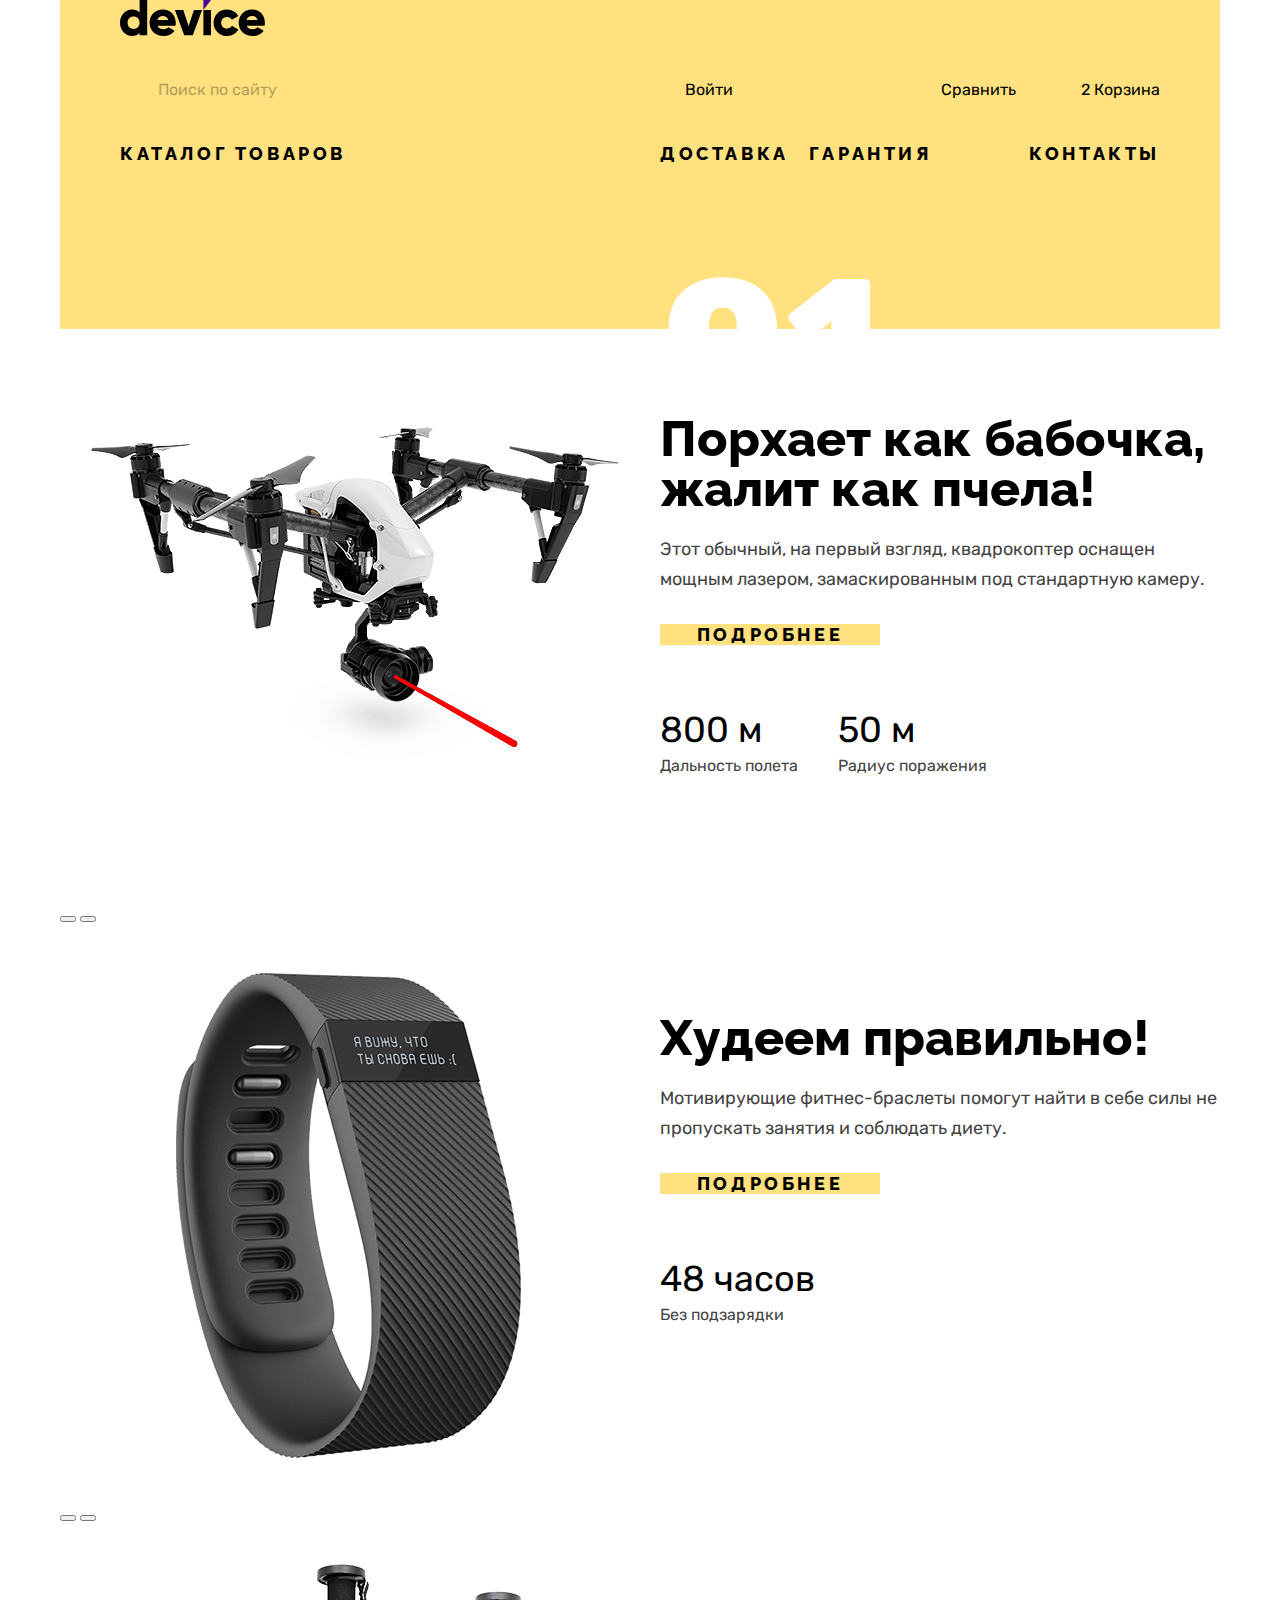
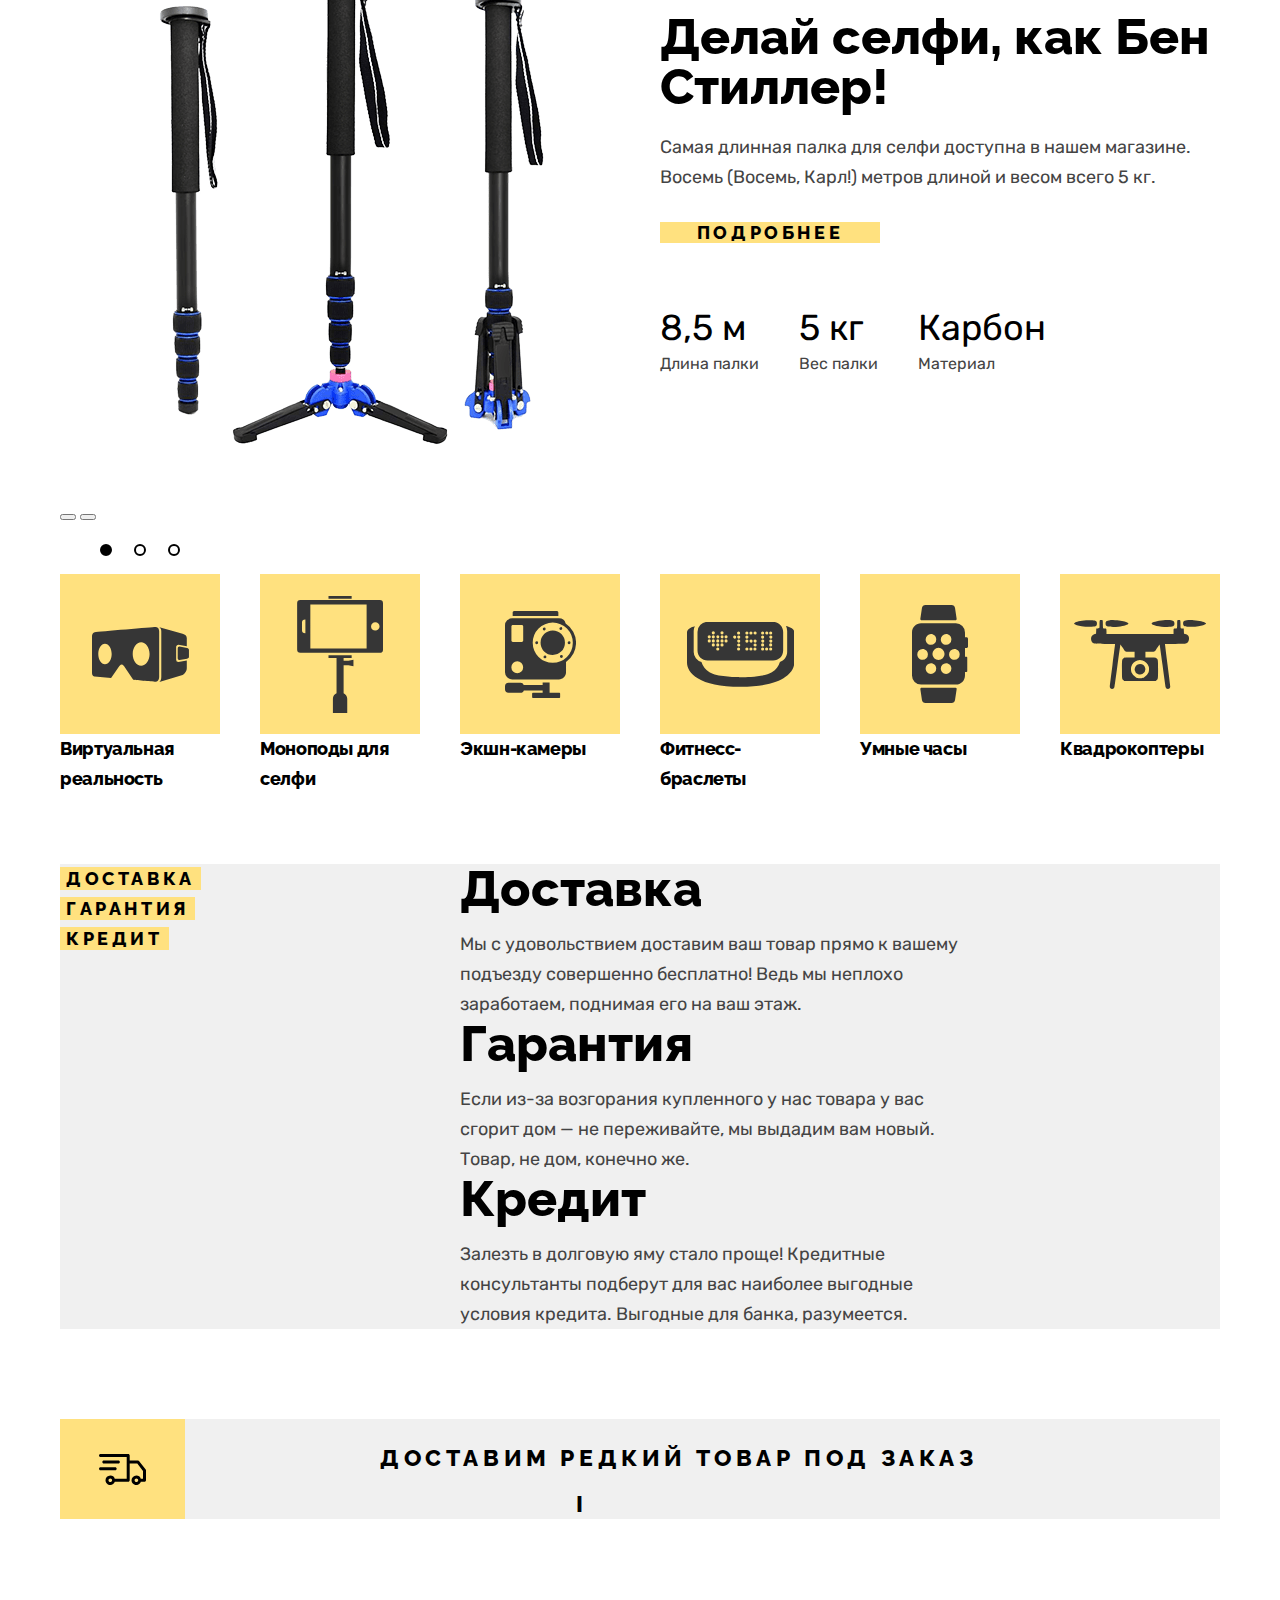
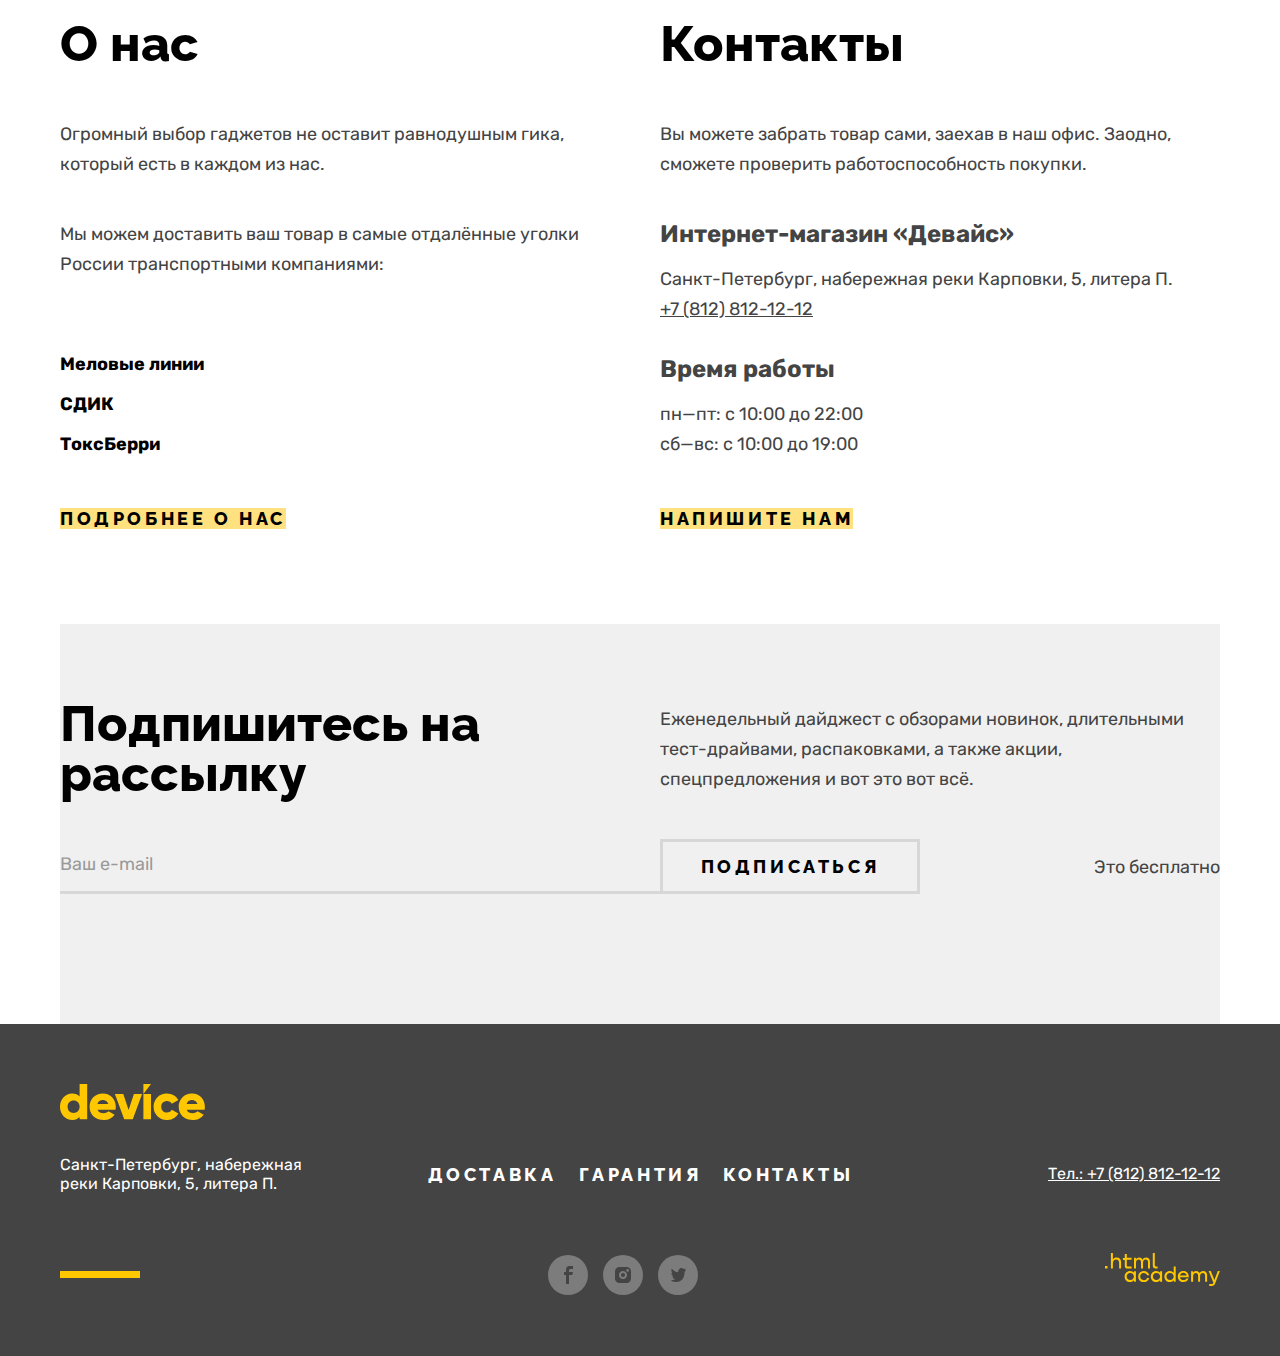
==== index.html @ e5e4847b "Микросетки на флексах" ====
<!DOCTYPE html>
<html lang="ru">
  <head>
    <meta charset="utf-8">
    <link rel="stylesheet" href="styles/styles.css">
    <title>HTML Academy: Девайс</title>
  </head>
  <body>
    <header class="main-header">
      <div class="page-container">
        <nav class="navigation">
          <a class="navigation-logo" href="#">
            <img class="header-logo" src="img/main-logo.svg" width="145" height="36" alt="Логотип интернет-магазина Девайс">
          </a>
          <ul class="navigation-user">
            <li class="navigation-user-item navigation-search">
              <form class="search-form" action="https://echo.htmlacademy.ru/" method="get">
                <label class="visually-hidden" for="cite-search">Поиск по сайту</label>
                <input class="search-input" type="search" id="cite-search" name="q" placeholder="Поиск по сайту">
                <button class="visually-hidden" type="submit">Найти</button>
              </form>
            </li>
            <li></li>
              <ul class="inner-navigation">
                <li class="navigation-user-item">
                  <a class="navigation-user-link" href="#">Войти</a>
                </li>
                <li class="navigation-user-item logout">
                  <a class="navigation-user-link" href="#">Выйти</a>
                </li>
                <li class="navigation-user-item">
                  <a class="navigation-user-link" href="#">Сравнить</a>
                </li>
                <li class="navigation-user-item navigation-basket">
                  <span class="basket-count">2</span>
                  <a class="navigation-user-link basket-link" href="#">Корзина</a>
                </li>
              </ul>
          </li>
          </ul>
          <ul class="navigation-list navigation-list-main">
            <li class="navigation-list-item">
              <a class="navigation-link catalog-link" href="catalog.html">Каталог товаров</a>
            </li>
            <li>
              <ul class="inner-navigation">
                <li class="navigation-list-item">
                  <a class="navigation-link" href="#">Доставка</a>
                </li>
                <li class="navigation-list-item">
                  <a class="navigation-link" href="#">Гарантия</a>
                </li>
                <li class="navigation-list-item">
                  <a class="navigation-link" href="#">Контакты</a>
                </li>
              </ul>
            </li>
          </ul>
        </nav>
      </div>
    </header>
    <main class="main-container main-index">
      <div class="page-container">
        <h1 class="visually-hidden">Интернет-магазин "Девайс"</h1>
        <section class="slider">
          <h2 class="visually-hidden">Популярные товары</h2>
          <section class="slide">
            <div class="slide-gallery">
              <img class="slide-image" src="img/slider-img/slider-1.png" width="560" height="560" alt="Квадрокоптер с лазером">
              <button class="slide-button gallery-prev" type="button">
                <span class="visually-hidden">Предыдущее фото</span>
              </button>
              <button class="slide-button gallery-next" type="button">
                <span class="visually-hidden">Следующее фото</span>
              </button>
            </div>
            <div class="slide-description">
              <span class="slide-number">01</span>
              <h3 class="section-title slide-title">Порхает как бабочка, жалит как пчела!</h3>
              <p class="slide-content">Этот обычный, на первый взгляд, квадрокоптер оснащен мощным лазером, замаскированным под стандартную камеру.</p>
              <a class="slide-link button" href="#">Подробнее</a>
              <div class="slide-features">
                <div class="slide-feature">
                  <p class="feature-value"><b>800 м</b></p>
                  <p class="feature-title">Дальность полета</p>
                </div>
                <div class="slide-feature">
                  <p class="feature-value"><b>50 м</b></p>
                  <p class="feature-title">Радиус поражения</p>
                </div>
              </div>
            </div>
          </section>
          <section class="slide">
            <div class="slide-gallery">
              <img class="slide-image" src="img/slider-img/slider-2.png" width="560" height="560" alt="Мотивирующий фитнесс браслет">
              <button class="slide-button gallery-prev" type="button">
                <span class="visually-hidden">Предыдущее фото</span>
              </button>
              <button class="slide-button gallery-next" type="button">
                <span class="visually-hidden">Следующее фото</span>
              </button>
            </div>
            <div class="slide-description">
              <span class="slide-number">02</span>
              <h3 class="section-title slide-title">Худеем правильно!</h3>
              <p class="slide-content">Мотивирующие фитнес-браслеты помогут найти в себе силы не пропускать занятия и соблюдать диету.</p>
              <a class="slide-link button" href="#">Подробнее</a>
              <div class="slide-features">
                <div class="slide-feature">
                  <p class="feature-value"><b>48 часов</b></p>
                  <p class="feature-title">Без подзарядки</p>
                </div>
              </div>
            </div>
          </section>
          <section class="slide">
            <div class="slide-gallery">
              <img class="slide-image" src="img/slider-img/slider-3.png" width="560" height="560" alt="Восьмиметровая палка для селфи">
              <button class="slide-button gallery-prev" type="button">
                <span class="visually-hidden">Предыдущее фото</span>
              </button>
              <button class="slide-button gallery-next" type="button">
                <span class="visually-hidden">Следующее фото</span>
              </button>
            </div>
            <div class="slide-description">
              <span class="slide-number">03</span>
              <h3 class="section-title slide-title">Делай селфи, как Бен Стиллер! </h3>
              <p class="slide-content">Самая длинная палка для селфи доступна в нашем магазине. Восемь (Восемь, Карл!) метров длиной и весом всего 5 кг.</p>
              <a class="slide-link button" href="#">Подробнее</a>
              <div class="slide-features">
                <div class="slide-feature">
                  <p class="feature-value"><b>8,5 м</b></p>
                  <p class="feature-title">Длина палки</p>
                </div>
                <div class="slide-feature">
                  <p class="feature-value"><b>5 кг</b></p>
                  <p class="feature-title">Вес палки</p>
                </div>
                <div class="slide-feature">
                  <p class="feature-value"><b>Карбон</b></p>
                  <p class="feature-title">Материал</p>
                </div>
              </div>
            </div>
          </section>
          <ol class="slider-pagination">
            <li class="slider-pagination-item">
              <button class="pagination-button pagination-current" type="button"></button>
            </li>
            <li class="slider-pagination-item">
              <button class="pagination-button" type="button"></button>
            </li>
            <li class="slider-pagination-item">
              <button class="pagination-button" type="button"></button>
            </li>
          </ol>
        </section>
        <section class="categories">
          <h2 class="visually-hidden">Категории товаров</h2>
          <ul class="categories-list">
            <li class="categories-list-item">
              <a class="categories-link" href="#">
                <div class="category-icon vr"></div>
                Виртуальная реальность
              </a>
            </li>
            <li class="categories-list-item">
              <a class="categories-link" href="#">
                <div class="category-icon monopod"></div>
                Моноподы для селфи
              </a>
            </li>
            <li class="categories-list-item">
              <a class="categories-link" href="#">
                <div class="category-icon camera"></div>
                Экшн-камеры
              </a>
            </li>
            <li class="categories-list-item">
              <a class="categories-link" href="#">
                <div class="category-icon fitness"></div>
                Фитнесс-браслеты
              </a>
            </li>
            <li class="categories-list-item">
              <a class="categories-link" href="#">
                <div class="category-icon smart-watch"></div>
                Умные часы
              </a>
            </li>
            <li class="categories-list-item">
              <a class="categories-link" href="#">
                <div class="category-icon quadcopter"></div>
                Квадрокоптеры
              </a>
            </li>
          </ul>
        </section>
        <section class="services">
          <ul class="services-pagination">
            <li class="services-pagination-item">
              <button class="services-button button services-current" type="button">Доставка</button>
            </li>
            <li class="services-pagination-item">
              <button class="services-button button services-current" type="button">Гарантия</button>
            </li>
            <li class="services-pagination-item">
              <button class="services-button button services-current" type="button">Кредит</button>
            </li>
          </ul>
          <div class="services-container">
            <div class="services-item">
              <h2 class="section-title services-title">Доставка</h2>
              <p class="services-content">Мы с удовольствием доставим ваш товар прямо к вашему подъезду совершенно бесплатно! Ведь мы неплохо заработаем, поднимая его на ваш этаж.</p>
            </div>
            <div class="services-item">
              <h2 class="section-title services-title">Гарантия</h2>
              <p class="services-content">Если из-за возгорания купленного у нас товара у вас сгорит дом — не переживайте, мы выдадим вам новый. Товар, не дом, конечно же.</p>
            </div>
            <div class="services-item">
              <h2 class="section-title services-title">Кредит</h2>
              <p class="services-content">Залезть в долговую яму стало проще! Кредитные консультанты подберут для вас наиболее выгодные условия кредита. Выгодные для банка, разумеется.</p>
            </div>
          </div>
        </section>
        <section class="delivery">
          <h2 class="visually-hidden">Заказ доставки товара</h2>
          <div class="delivery-button">
            <div class="delivery-icon"></div>
            <div class="delivery-content">
              <p class="delivery-text">Доставим редкий товар под заказ</p>
              <a href="#" class="delivery-i">i</a>
            </div>
          </div>
        </section>
        <section class="about-company">
          <h2 class="visually-hidden">О компании</h2>
          <section class="about-company-item">
            <h3 class="section-title about-company-title">О нас</h3>
            <p class="about-company-content">Огромный выбор гаджетов не оставит равнодушным гика, который есть в каждом из нас.</p>
            <p class="about-company-content">Мы можем доставить ваш товар в самые отдалённые уголки России транспортными компаниями:</p>
            <ul class="carriers-list">
              <li class="carrier">Меловые линии</li>
              <li class="carrier">СДИК</li>
              <li class="carrier">ТоксБерри</li>
            </ul>
            <a class="about-company-link button" href="#">Подробнее о нас</a>
          </section>
          <section class="about-company-item">
            <h3 class="section-title about-company-title">Контакты</h3>
            <p class="about-company-content">Вы можете забрать товар сами, заехав в наш офис. Заодно, сможете проверить работоспособность покупки.</p>
            <h4 class="about-company-subtitle">Интернет-магазин «Девайс»</h4>
            <address class="about-company-contacts">
              <p class="address">Санкт-Петербург, набережная реки Карповки, 5, литера П.</p>
              <a class="phone" href="tel:88128121212">+7 (812) 812-12-12</a>
            </address>
            <h4 class="about-company-subtitle">Время работы</h4>
            <ul class="about-company-schedule">
              <li class="schedule-item">пн—пт: с 10:00 до 22:00</li>
              <li class="schedule-item">сб—вс: с 10:00 до 19:00</li>
            </ul>
            <a class="about-company-link button" href="#">Напишите нам</a>
          </section>
        </section>
        <section class="subscribe">
          <div class="subscribe-container">
            <h2 class="section-title subscribe-title">Подпишитесь на рассылку</h2>
            <p class="subscribe-content">Еженедельный дайджест с обзорами новинок, длительными тест-драйвами, распаковками, а также акции, спецпредложения и вот это вот всё.</p>
          </div>
          <form class="subscribe-form" action="https://echo.htmlacademy.ru/" method="POST">
            <label class="visually-hidden" for="email">Ваш e-mail</label>
            <input class="subscribe-input" type="email" id="email" name="email" placeholder="Ваш e-mail" required>
            <button class="subscribe-button button" type="submit">Подписаться</button>
            <span class="free-note">Это бесплатно</span>
          </form>
        </section>
      </div>
    </main>
    <footer class="footer">
      <div class="page-container">
        <a class="footer-logo" href="#">
          <img class="footer-logo" src="img/footer-logo.svg" width="145" height="36"  alt="Логотип интернет-магазина Девайс">
        </a>
        <div class="footer-group">
          <address class="footer-contacts">
            <p class="footer-address">Санкт-Петербург, набережная реки Карповки, 5, литера П.</p>
          </address>
          <ul class="footer-navigation">
            <li class="footer-navigation-item">
              <a class="footer-link" href="#">Доставка</a>
            </li>
            <li class="footer-navigation-item">
              <a class="footer-link" href="#">Гарантия</a>
            </li>
            <li class="footer-navigation-item">
              <a class="footer-link" href="#">Контакты</a>
            </li>
          </ul>
          <address class="footer-contacts">
            <p class="footer-phone"><a class="phone" href="tel:88128121212">Тел.: +7 (812) 812-12-12</a></p>
          </address>
        </div>
        <div class="footer-group">
          <div class="decor-line"></div>
          <ul class="social-links">
            <li class="social-links-item">
              <a class="social-link" href="https://www.facebook.com/htmlacademy"><img src="img/icons/facebook-icon.svg" width="40" height="40" alt="Фейсбук"></a>
            </li>
            <li class="social-links-item">
              <a class="social-link" href="https://www.instagram.com/htmlacademy"><img src="img/icons/instagram-icon.svg" width="40" height="40" alt="Инстаграм"></a>
            </li>
            <li class="social-links-item">
              <a class="social-link" href="https://twitter.com/htmlacademy_ru"><img src="img/icons/twitter-icon.svg" width="40" height="40" alt="Твиттер"></a>
            </li>
          </ul>
          <a class="ha-logo" href="https://htmlacademy.ru/">
            <img class="ha-logo-image" src="img/htmlacademy-logo.svg" width="115" height="34" alt="Логотип HTML Academy">
          </a>
        </div>
      </div>
    </footer>
  </body>
</html>
---- styles/styles.css ----
@font-face {
  font-family: "Raleway";
  font-style: normal;
  font-weight: 800;
  src: url("../fonts/raleway/raleway-800.woff2") format("woff2");
  font-display: swap;
}

@font-face {
  font-family: "Rubik";
  font-style: normal;
  font-weight: 400;
  src: url("../fonts/rubik/rubik-400.woff2") format("woff2");
  font-display: swap;
}

@font-face {
  font-family: "Rubik";
  font-style: normal;
  font-weight: 700;
  src: url("../fonts/rubik/rubik-700.woff2") format("woff2");
  font-display: swap;
}

@font-face {
  font-family: "Rubik";
  font-style: normal;
  font-weight: 800;
  src: url("../fonts/rubik/rubik-800.woff2") format("woff2");
  font-display: swap;
}

html {
  height: 100%;
}

body {
  margin: 0;
  display: flex;
  flex-direction: column;
  min-height: 100%;
  font-family: "Rubik", Helvetica, sans-serif;
  font-style: normal;
  font-weight: 400;
  font-size: 18px;
  line-height: 30px;
  color: #444444;
  background-color: #FFF;
}

a {
  text-decoration: none;
  color: black;
}

ul {
  list-style-type: none;
  margin: 0;
  padding: 0;
}

.visually-hidden {
  position: absolute;
  width: 1px;
  height: 1px;
  margin: -1px;
  padding: 0;
  border: 0;
  clip: rect(0 0 0 0);
  overflow: hidden;
}

.button {
  font-family: "Raleway", Helvetica, sans-serif;
  font-weight: 800;
  font-size: 18px;
  line-height: 21px;
  letter-spacing: 0.2em;
  text-transform: uppercase;
  text-align: center;
  color: black;
  background-color: #FFE17F;
  border: none;
}

.page-container {
  width: 1160px;
  margin: 0 auto;
}

.main-container {
  flex-grow: 1;
}

.section-title {
  font-family: "Raleway", Helvetica, sans-serif;
  font-weight: 800;
  font-size: 50px;
  line-height: 50px;
  color: black;
}

/* Header start */

.navigation {
  display: flex;
  flex-direction: column;
  background-color: #FFE17F;
  color: black;
}

.navigation-user {
  display: flex;
  flex-wrap: wrap;
  margin: 35px 0 29px;
  font-size: 16px;
  line-height: 19px;
}

.navigation-user-item {
  padding-left: 25px;
}

.navigation-user-item:nth-child(3) {
  margin-left: auto;
  margin-right: 40px;
}

.navigation-search {
  margin-right: auto;
  padding-left: 0;
}

.search-input {
  width: 300px;
  background: none;
  border: none;
  margin-left: 36px;
}

.search-input::placeholder {
  font-family: "Rubik", Helvetica, sans-serif;
  font-style: normal;
  font-weight: 400;
  font-size: 16px;
  line-height: 19px;
  color: black;
  opacity: 0.3;
}

.logout {
  visibility: hidden;
}

.navigation-logo {
  display: block;
  width: 145px;
  margin-left: 60px;
}

.navigation-list, .navigation-user {
  padding: 0 60px;
}

.navigation-list, .footer-navigation {
  font-family: "Raleway", Helvetica, sans-serif;
  font-weight: 800;
  line-height: 21px;
  letter-spacing: 0.2em;
  text-transform: uppercase;
}

.navigation-list {
  display: flex;
  flex-wrap: wrap;
  justify-content: space-between;
}

.navigation-list-main {
  padding-bottom: 150px;
}

.navigation-list-inner {
  padding-bottom: 40px;
}

.inner-navigation {
  display: flex;
  flex-wrap: wrap;
  justify-content: start;
  width: 500px;
}

.navigation-list-item:nth-child(3n) {
  max-width: 200px;
  margin-left: auto;
}

.navigation-link {
  display: block;
  padding: 15px 0;
  margin-right: 20px;
}

.navigation-list-item:nth-child(3n) .navigation-link {
  margin-right: 0;
}

.catalog-link {
  padding-right: 70px;
  margin-right: 0;
}

/* Header end */
/* Main page start */

.slide {
  display: flex;
  justify-content: space-between;
}

.slide-title {
  margin-top: 0;
  margin-bottom: 20px;
}

.slide-content {
  margin-top: 0;
  margin-bottom: 30px;
}

.slide-link {
  display: block;
  width: 220px;
  margin-bottom: 70px;
}

.slide-gallery {
  width: 560px;
}

.slide-description {
  width: 560px;
}

.slide-number {
  font-weight: 800;
  font-size: 180px;
  line-height: 30px;
  text-align: right;
  color: #fff;
}

.slide-features {
  display: flex;
}

.slide-feature {
  margin-right: 40px;
}

.feature-value b {
  font-weight: 400;
  font-size: 36px;
  line-height: 30px;
  color: black;
}

.feature-value {
  margin-top: 0;
  margin-bottom: 0;
}

.feature-title {
  font-size: 16px;
  margin: 0;
}

.slider-pagination {
  list-style-type: none;
  display: flex;
}

.slider-pagination-item {
  margin-right: 22px;
}

.slider-pagination-item:last-child {
  margin-right: 0;
}

.pagination-button {
  display: block;
  box-sizing: border-box;
  width: 12px;
  height: 12px;
  border: 2px solid black;
  border-radius: 50%;
  padding: 0;
  background-color: white;
}

.pagination-current {
  background-color: black;
}

.categories {
  margin-bottom: 70px;
}

.categories-list {
  display: flex;
  justify-content: space-between;
  flex-wrap: wrap;
}

.categories-list-item {
  width: 160px;
}

.categories-link {
 font-family: "Raleway", Helvetica, sans-serif;
 font-weight: 800;
 font-size: 18px;
 line-height: 24px;
 letter-spacing: -0.02em;
}

.category-icon {
  width: 160px;
  height: 160px;
  background-color: #FFE17F;
  background-repeat: no-repeat;
  background-position: center;
}

.vr {
  background-image: url("../img/categories-img/category-vr.svg");
}

.monopod {
  background-image: url("../img/categories-img/category-monopod.svg");
}

.camera {
  background-image: url("../img/categories-img/category-camera.svg");
}

.fitness {
  background-image: url("../img/categories-img/category-fitness.svg");
}

.smart-watch {
  background-image: url("../img/categories-img/category-smart-watch.svg");
}

.quadcopter {
  background-image: url("../img/categories-img/category-quadcopter.svg");
}

.services, .subscribe {
  background-color: #F0F0F0;
}

.services {
  display: flex;
  justify-content: space-between;
  margin-bottom: 90px;
}

.services-pagination {
  width: 290px;
}

.services-container {
  width: 760px;
}

.services-title {
  margin-top: 0;
  margin-bottom: 15px;
}

.services-content {
  width: 500px;
  margin: 0;
}

.delivery {
  margin-bottom: 100px;
}

.delivery-button {
  display: flex;
  justify-content: start;
  align-items: center;
  height: 100px;
  font-family: "Raleway", Helvetica, sans-serif;
  font-weight: 800;
  font-size: 23px;
  line-height: 23px;
  letter-spacing: 0.2em;
  text-align: center;
  text-transform: uppercase;
  color: black;
  background-color: #F0F0F0;
}

.delivery-icon {
  width: 125px;
  height: 100px;
  background-color: #FFE17F;
  background-image: url("../img/icons/delivery-icon.svg");
  background-repeat: no-repeat;
  background-position: center;
}

.delivery-text {
  padding-left: 195px;
}

.delivery-i {
  display: block;
}

.about-company {
  display: flex;
  justify-content: space-between;
  margin-bottom: 90px;
}

.about-company-item {
  width: 560px;
}

.about-company-title {
  margin-top: 0;
  margin-bottom: 50px;
}

.about-company-content {
  margin-top: 0;
  margin-bottom: 40px;
}

.carriers-list {
  font-weight: bold;
  line-height: 20px;
  color: black;
  padding-top: 35px;
  margin-bottom: 50px;
}
.carrier {
  margin-bottom: 20px;
}

.about-company-subtitle {
  font-weight: bold;
  font-size: 24px;
  line-height: 30px;
  margin-top: 0;
  margin-bottom: 15px;
}

.about-company-contacts, .footer-contacts {
  font-style: normal;
}

.about-company-contacts {
  margin-bottom: 30px;
}

.address {
  margin: 0;
}

.phone {
  color: inherit;
  text-decoration: underline;
}

.about-company-schedule {
  margin-bottom: 45px;
}

.subscribe {
  padding-top: 75px;
  padding-bottom: 130px;
}

.subscribe-container {
  display: flex;
  justify-content: space-between;
  align-items: center;
  margin-bottom: 40px;
}

.subscribe-title, .subscribe-content {
  width: 560px;
}

.subscribe-title {
  margin: 0;
}

.subscribe-content {
  margin: 0;
}

.subscribe-form {
  display: flex;
  align-items: center;
}

.subscribe-input {
  width: 600px;
  height: 55px;
  box-sizing: border-box;
  padding: 0;
  margin: 0;
  background: none;
  border: none;
  border-bottom: 3px solid rgba(0, 0, 0, 0.1);
}

.subscribe-input::placeholder {
  font-family: "Rubik", Helvetica, sans-serif;
  font-style: normal;
  font-weight: 400;
  font-size: 18px;
  line-height: 30px;
  color: #444444;
  opacity: 0.5;
}

.subscribe-button {
  width: 260px;
  height: 55px;
  box-sizing: border-box;
  padding: 0;
  margin: 0;
  background: none;
  border: 3px solid rgba(0, 0, 0, 0.1);
}

.free-note {
  margin-left: auto;
}

/* Main page end */
/* Footer start */

.footer {
  background-color: #444444;
  color: #FFF;
  padding-top: 60px;
}

.footer-logo {
  display: block;
  width: 145px;
  margin-bottom: 35px;
}

.footer-contacts {
  font-size: 16px;
}

.footer-address {
  margin: 0;
  width: 260px;
  line-height: 19px;
}

.footer-phone {
  margin: 0;
  width: 260px;
  text-align: right;
}

.footer-navigation {
  display: flex;
  flex-wrap: wrap;
  margin: 0 auto;
  justify-content: center;
}

.footer-navigation-item {
  width: 148px;
  text-align: center;
}

.footer-link {
  color: #FFF;
}

.footer-group {
  display: flex;
  justify-content: space-between;
  align-items: center;
  margin-bottom: 60px;
}

.decor-line {
  width: 80px;
  height: 7px;
  background-color: #FFC700;
}

.social-links {
  display: flex;
  flex-wrap: wrap;
}

.social-links-item {
  width: 40px;
  height: 40px;
  border-radius: 50%;
  margin-right: 15px;
}

.social-links-item:last-child {
  margin-right: 0;
}

/* Footer end */
/* Catalog start */

.main-inner {
  padding-top: 40px;
}

.inner-header-title {
  margin-top: 0;
  margin-left: 60px;
  margin-bottom: 15px;
}

.catalog-products {
  display: flex;
  color: black;
}

.breadcrumbs {
  display: flex;
  margin-left: 60px;
  margin-bottom: 50px;
  font-size: 16px;
  line-height: 19px;
}

.breadcrumbs-item {
  margin-right: 35px;
}

.breadcrumbs-item:last-child {
  margin-right: 0px;
}

.products-filter {
  width: 330px;
  padding: 0 70px 0 60px;
  background-color: #EBEBEB;
}

.filter-title {
  margin-top: 0;
  padding: 25px 0;
  background-color: #DCDCDC;
}

.control-label {
  font-size: 16px;
  line-height: 19px;
}

.products-sort {
  width: 830px;
  padding-left: 70px;
}

.products-title, .more-products, .pagination-link {
  font-family: "Raleway", Helvetica, sans-serif;
  font-weight: 800;
  font-size: 16px;
  line-height: 19px;
  letter-spacing: 0.2em;
  text-transform: uppercase;
}

.catalog-filter-title {
  font-weight: bold;
  line-height: 20px;
  letter-spacing: -0.02em;
}

.sorting-type {
  display: flex;
  padding: 25px 0;
}

.sorting-title {
  margin-right: 50px;
}

.select-control {
  font-size: 16px;
  line-height: 19px;
  border: none;
}

.product-list {
  display: flex;
  justify-content: space-between;
  flex-wrap: wrap;
  margin-bottom: 45px;
}

.product-card {
  width: 360px;
}

.card-title {
  font-weight: bold;
  font-size: 18px;
  line-height: 24px;
  letter-spacing: -0.02em;
}

.card-price {
  line-height: 21px;
  color: #444444;
  text-align: right;
}

.more-products {
  width: 760px;
  height: 55px;
  border: 3px solid rgba(0, 0, 0, 0.1);
  background: none;
  margin-bottom: 50px;
}

.pagination {
  display: flex;
  justify-content: space-between;
  align-items: center;
  padding: 0 25px;
  margin-bottom: 80px;
  background-color: #EBEBEB;
}

.pagination-group {
  display: flex;
}

.pagination-link {
  color: #444444;
  opacity: 0.3;
}

.pagination-group .pagination-link {
  padding: 15px;
}

.pagination-prev, .pagination-next {
  display: block;
  width: 80px;
  padding: 25px 0;
  color: black;
  opacity: 1;
}

.pagination-prev {
  margin-left: auto;
}

.pagination-next {
  margin-right: auto;
}

/* Catalog end */
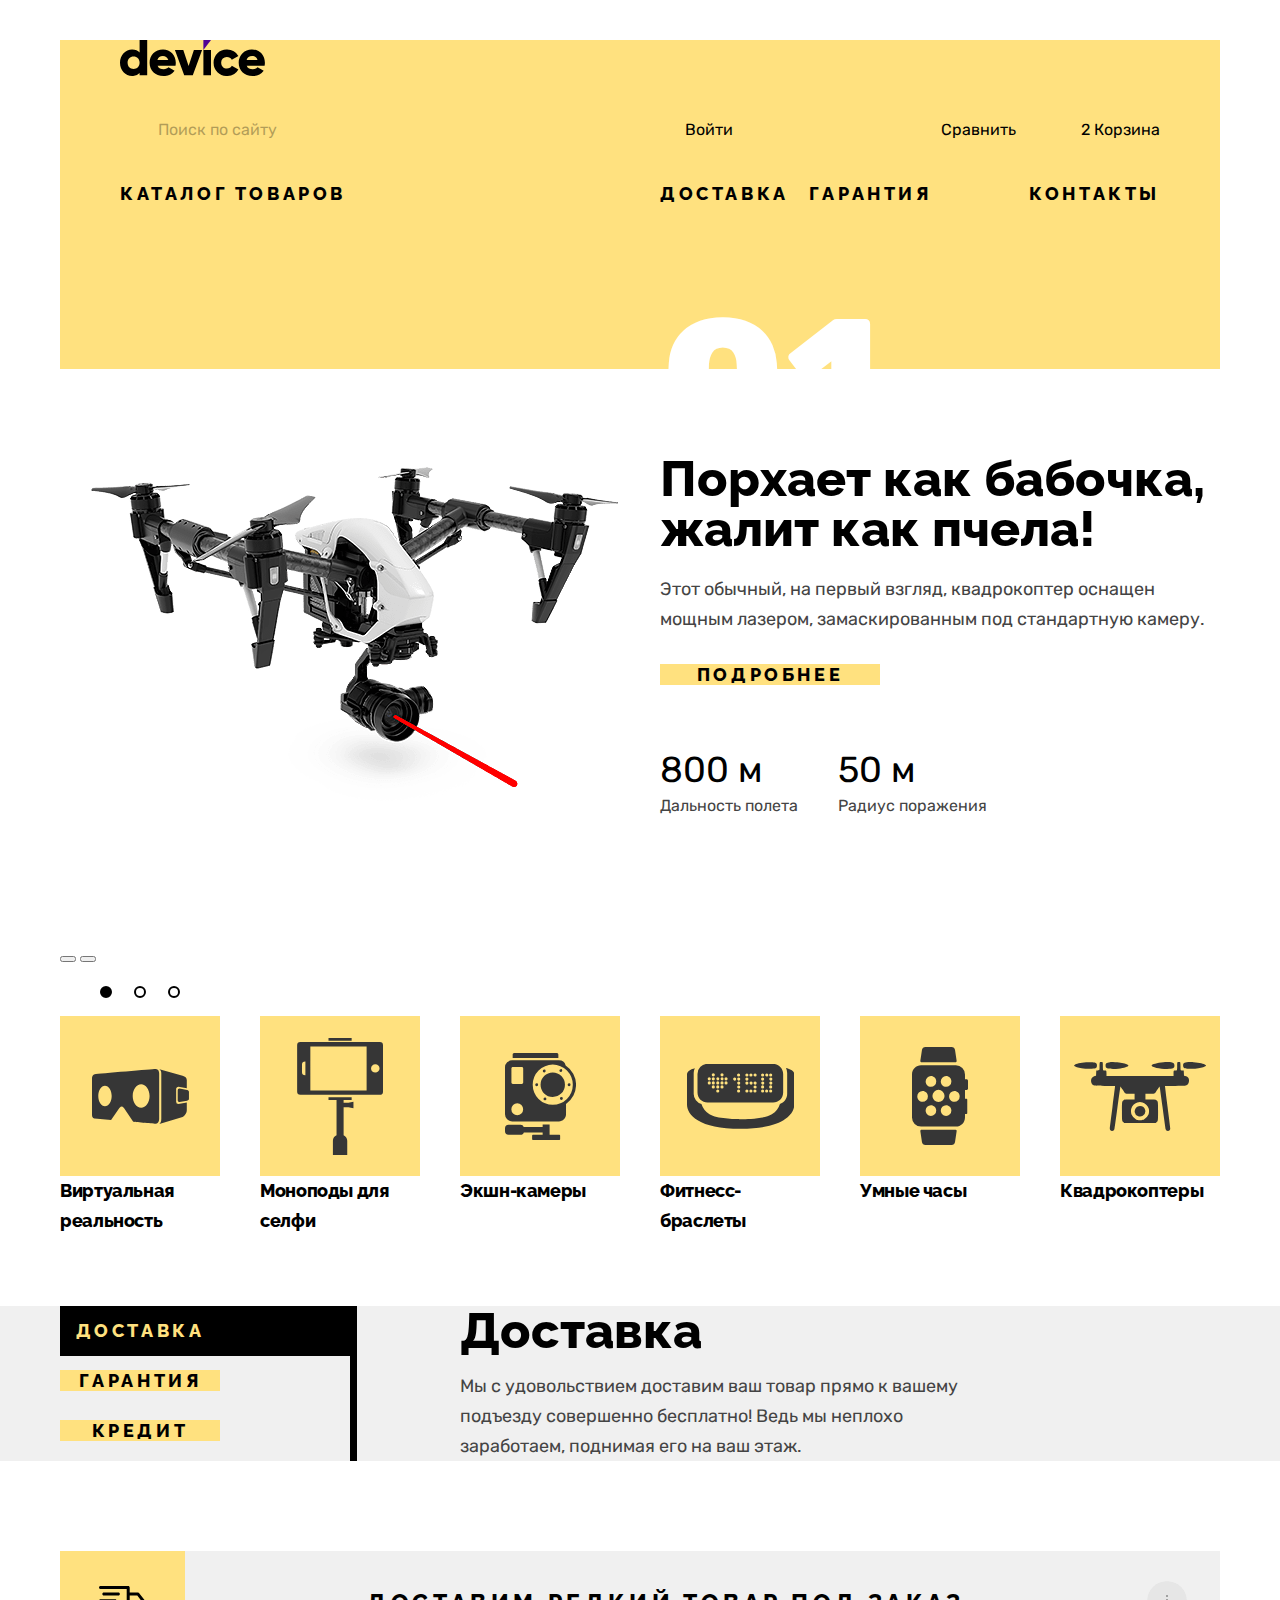
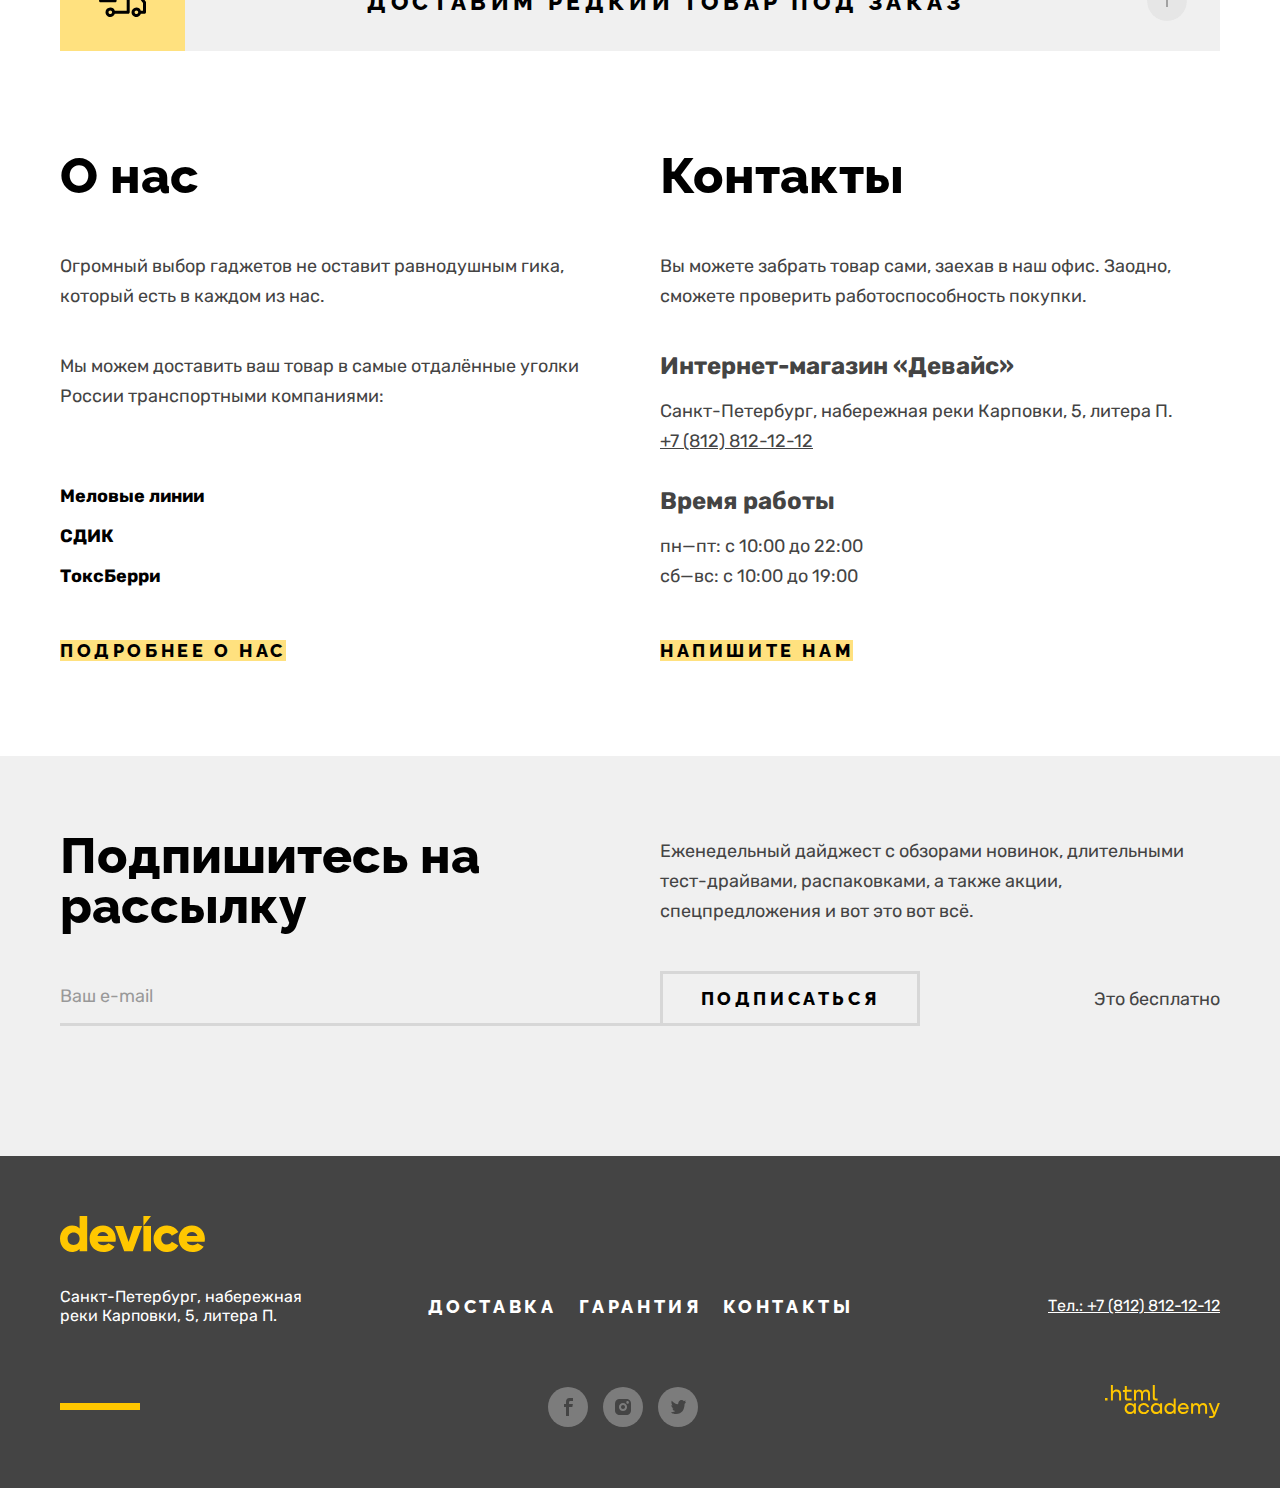
==== commit 2d128784: "Сетки компонентов на флексах (правки)" ====
--- a/index.html
+++ b/index.html
@@ -12,50 +12,46 @@
           <a class="navigation-logo" href="#">
             <img class="header-logo" src="img/main-logo.svg" width="145" height="36" alt="Логотип интернет-магазина Девайс">
           </a>
-          <ul class="navigation-user">
-            <li class="navigation-user-item navigation-search">
+          <div class="navigation-user">
+            <div class="navigation-user-item navigation-search">
               <form class="search-form" action="https://echo.htmlacademy.ru/" method="get">
                 <label class="visually-hidden" for="cite-search">Поиск по сайту</label>
                 <input class="search-input" type="search" id="cite-search" name="q" placeholder="Поиск по сайту">
                 <button class="visually-hidden" type="submit">Найти</button>
               </form>
-            </li>
-            <li></li>
-              <ul class="inner-navigation">
-                <li class="navigation-user-item">
-                  <a class="navigation-user-link" href="#">Войти</a>
-                </li>
-                <li class="navigation-user-item logout">
-                  <a class="navigation-user-link" href="#">Выйти</a>
-                </li>
-                <li class="navigation-user-item">
-                  <a class="navigation-user-link" href="#">Сравнить</a>
-                </li>
-                <li class="navigation-user-item navigation-basket">
-                  <span class="basket-count">2</span>
-                  <a class="navigation-user-link basket-link" href="#">Корзина</a>
-                </li>
-              </ul>
-          </li>
-          </ul>
-          <ul class="navigation-list navigation-list-main">
-            <li class="navigation-list-item">
+            </div>
+            <ul class="inner-navigation">
+              <li class="navigation-user-item">
+                <a class="navigation-user-link" href="#">Войти</a>
+              </li>
+              <li class="navigation-user-item logout">
+                <a class="navigation-user-link" href="#">Выйти</a>
+              </li>
+              <li class="navigation-user-item">
+                <a class="navigation-user-link" href="#">Сравнить</a>
+              </li>
+              <li class="navigation-user-item navigation-basket">
+                <span class="basket-count">2</span>
+                <a class="navigation-user-link basket-link" href="#">Корзина</a>
+              </li>
+            </ul>
+          </div>
+          <div class="navigation-list navigation-list-main">
+            <div class="navigation-list-item">
               <a class="navigation-link catalog-link" href="catalog.html">Каталог товаров</a>
-            </li>
-            <li>
-              <ul class="inner-navigation">
-                <li class="navigation-list-item">
-                  <a class="navigation-link" href="#">Доставка</a>
-                </li>
-                <li class="navigation-list-item">
-                  <a class="navigation-link" href="#">Гарантия</a>
-                </li>
-                <li class="navigation-list-item">
-                  <a class="navigation-link" href="#">Контакты</a>
-                </li>
-              </ul>
-            </li>
-          </ul>
+            </div>
+            <ul class="inner-navigation">
+              <li class="navigation-list-item">
+                <a class="navigation-link" href="#">Доставка</a>
+              </li>
+              <li class="navigation-list-item">
+                <a class="navigation-link" href="#">Гарантия</a>
+              </li>
+              <li class="navigation-list-item">
+                <a class="navigation-link" href="#">Контакты</a>
+              </li>
+            </ul>
+          </div>
         </nav>
       </div>
     </header>
@@ -91,7 +87,7 @@
               </div>
             </div>
           </section>
-          <section class="slide">
+          <section class="slide visually-hidden">
             <div class="slide-gallery">
               <img class="slide-image" src="img/slider-img/slider-2.png" width="560" height="560" alt="Мотивирующий фитнесс браслет">
               <button class="slide-button gallery-prev" type="button">
@@ -114,7 +110,7 @@
               </div>
             </div>
           </section>
-          <section class="slide">
+          <section class="slide visually-hidden">
             <div class="slide-gallery">
               <img class="slide-image" src="img/slider-img/slider-3.png" width="560" height="560" alt="Восьмиметровая палка для селфи">
               <button class="slide-button gallery-prev" type="button">
@@ -198,41 +194,43 @@
             </li>
           </ul>
         </section>
+      </div>
         <section class="services">
+      <div class="page-container services-container">
           <ul class="services-pagination">
+            <li class="services-pagination-item services-pagination-current">
+              <button class="services-button button services-current" type="button">Доставка</button>
+            </li>
             <li class="services-pagination-item">
-              <button class="services-button button services-current" type="button">Доставка</button>
+              <button class="services-button button" type="button">Гарантия</button>
             </li>
             <li class="services-pagination-item">
-              <button class="services-button button services-current" type="button">Гарантия</button>
-            </li>
-            <li class="services-pagination-item">
-              <button class="services-button button services-current" type="button">Кредит</button>
+              <button class="services-button button" type="button">Кредит</button>
             </li>
           </ul>
-          <div class="services-container">
+          <div class="services-items">
             <div class="services-item">
               <h2 class="section-title services-title">Доставка</h2>
               <p class="services-content">Мы с удовольствием доставим ваш товар прямо к вашему подъезду совершенно бесплатно! Ведь мы неплохо заработаем, поднимая его на ваш этаж.</p>
             </div>
-            <div class="services-item">
+            <div class="services-item visually-hidden">
               <h2 class="section-title services-title">Гарантия</h2>
               <p class="services-content">Если из-за возгорания купленного у нас товара у вас сгорит дом — не переживайте, мы выдадим вам новый. Товар, не дом, конечно же.</p>
             </div>
-            <div class="services-item">
+            <div class="services-item visually-hidden">
               <h2 class="section-title services-title">Кредит</h2>
               <p class="services-content">Залезть в долговую яму стало проще! Кредитные консультанты подберут для вас наиболее выгодные условия кредита. Выгодные для банка, разумеется.</p>
             </div>
           </div>
-        </section>
+      </div>
+        </section>
+      <div class="page-container">
         <section class="delivery">
           <h2 class="visually-hidden">Заказ доставки товара</h2>
           <div class="delivery-button">
             <div class="delivery-icon"></div>
-            <div class="delivery-content">
-              <p class="delivery-text">Доставим редкий товар под заказ</p>
-              <a href="#" class="delivery-i">i</a>
-            </div>
+            <p class="delivery-text">Доставим редкий товар под заказ</p>
+            <a href="#" class="delivery-i"></a>
           </div>
         </section>
         <section class="about-company">
@@ -264,7 +262,9 @@
             <a class="about-company-link button" href="#">Напишите нам</a>
           </section>
         </section>
+      </div>
         <section class="subscribe">
+      <div class="page-container">
           <div class="subscribe-container">
             <h2 class="section-title subscribe-title">Подпишитесь на рассылку</h2>
             <p class="subscribe-content">Еженедельный дайджест с обзорами новинок, длительными тест-драйвами, распаковками, а также акции, спецпредложения и вот это вот всё.</p>
@@ -275,8 +275,8 @@
             <button class="subscribe-button button" type="submit">Подписаться</button>
             <span class="free-note">Это бесплатно</span>
           </form>
-        </section>
-      </div>
+      </div>
+        </section>
     </main>
     <footer class="footer">
       <div class="page-container">
--- a/styles/styles.css
+++ b/styles/styles.css
@@ -102,6 +102,10 @@
 
 /* Header start */
 
+.main-header {
+  padding-top: 40px;
+}
+
 .navigation {
   display: flex;
   flex-direction: column;
@@ -362,7 +366,7 @@
   background-color: #F0F0F0;
 }
 
-.services {
+.services-container {
   display: flex;
   justify-content: space-between;
   margin-bottom: 90px;
@@ -370,9 +374,32 @@
 
 .services-pagination {
   width: 290px;
-}
-
-.services-container {
+  border-right: 7px solid black;
+}
+
+.services-pagination-item {
+  width: 100%;
+  text-align: start;
+  padding: 10px 0;
+}
+
+.services-button {
+  width: 160px;
+  text-align: center;
+  padding: 0;
+}
+
+.services-pagination-current {
+  background-color: black;
+  color: #FFE17F;
+}
+
+.services-pagination-current .button {
+  background-color: black;
+  color: #FFE17F;
+}
+
+.services-items {
   width: 760px;
 }
 
@@ -392,7 +419,7 @@
 
 .delivery-button {
   display: flex;
-  justify-content: start;
+  justify-content: space-between;
   align-items: center;
   height: 100px;
   font-family: "Raleway", Helvetica, sans-serif;
@@ -415,12 +442,19 @@
   background-position: center;
 }
 
-.delivery-text {
-  padding-left: 195px;
+.delivery-content {
+  display: flex;
+  justify-content: space-between;
+  align-items: center;
 }
 
 .delivery-i {
   display: block;
+  margin-right: 33px;
+  width: 40px;
+  height: 40px;
+  border-radius: 50%;
+  background-image: url("../img/icons/info-icon.svg");
 }
 
 .about-company {
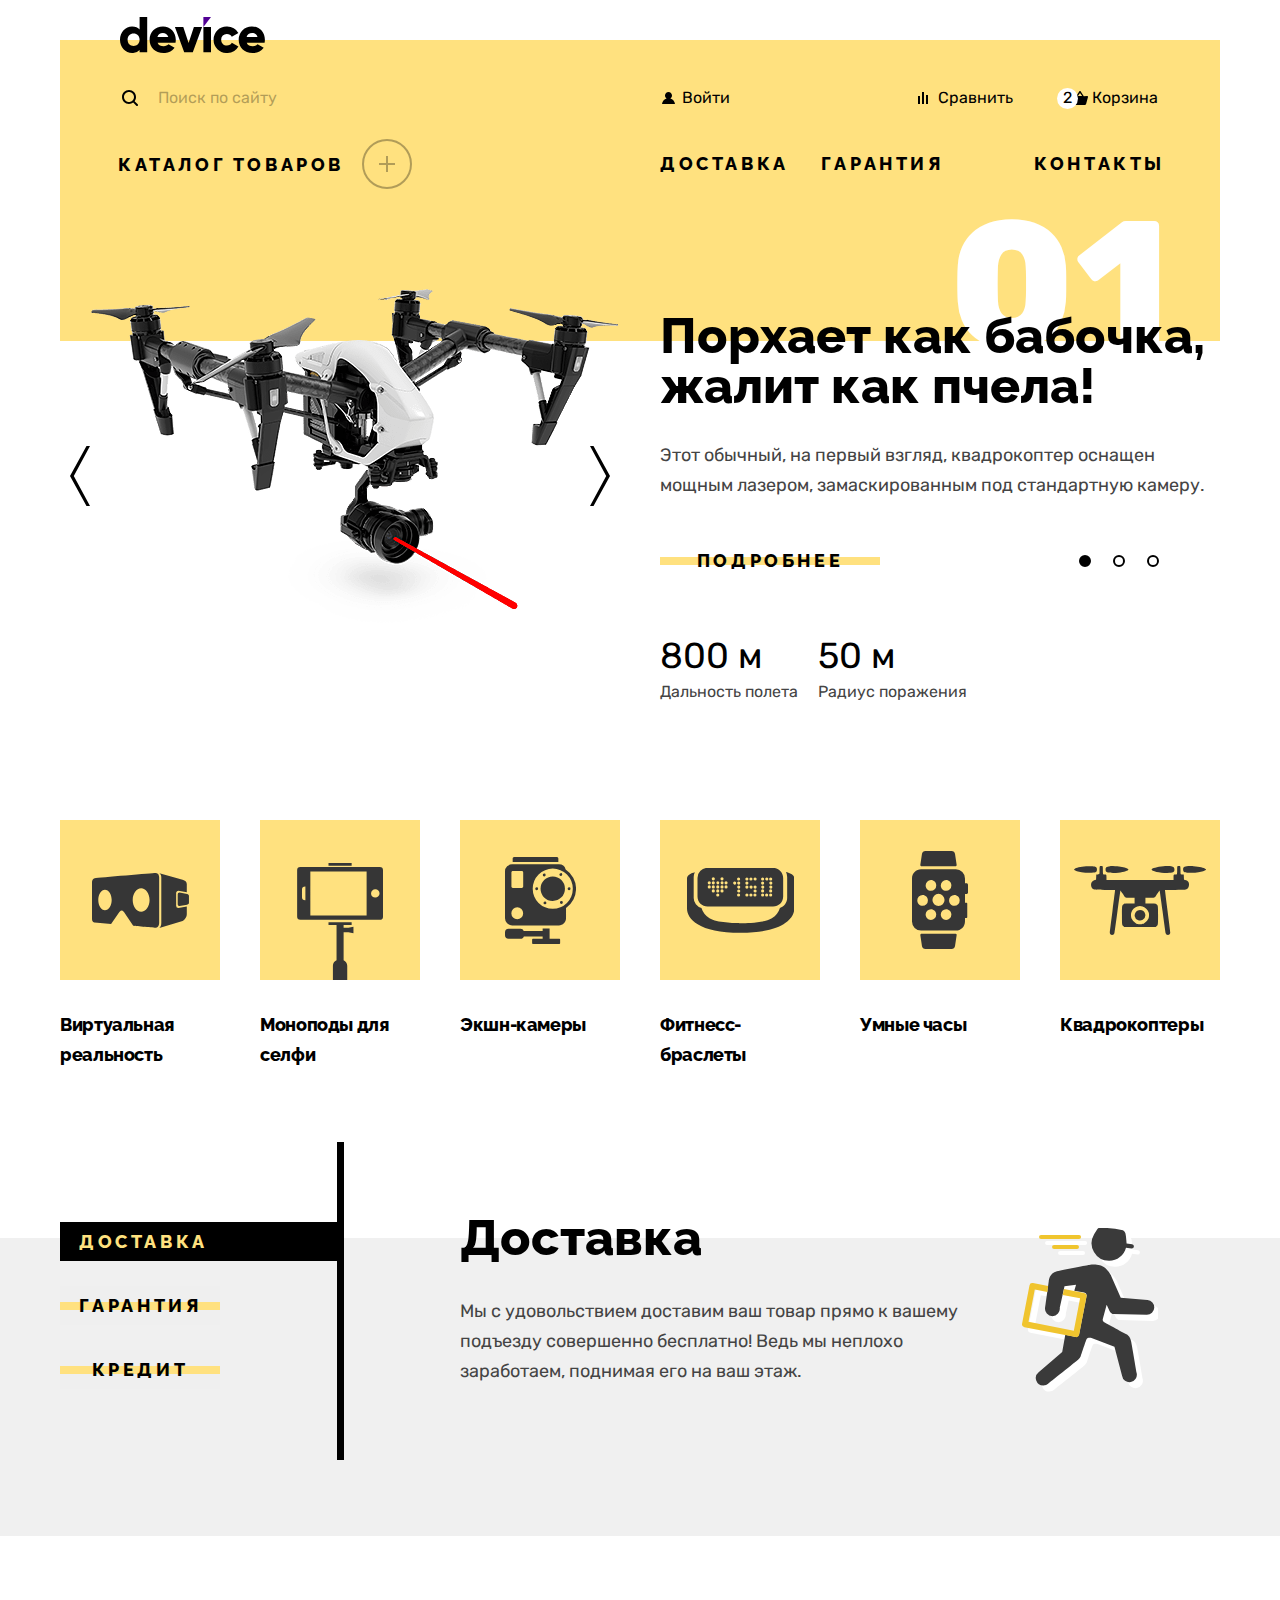
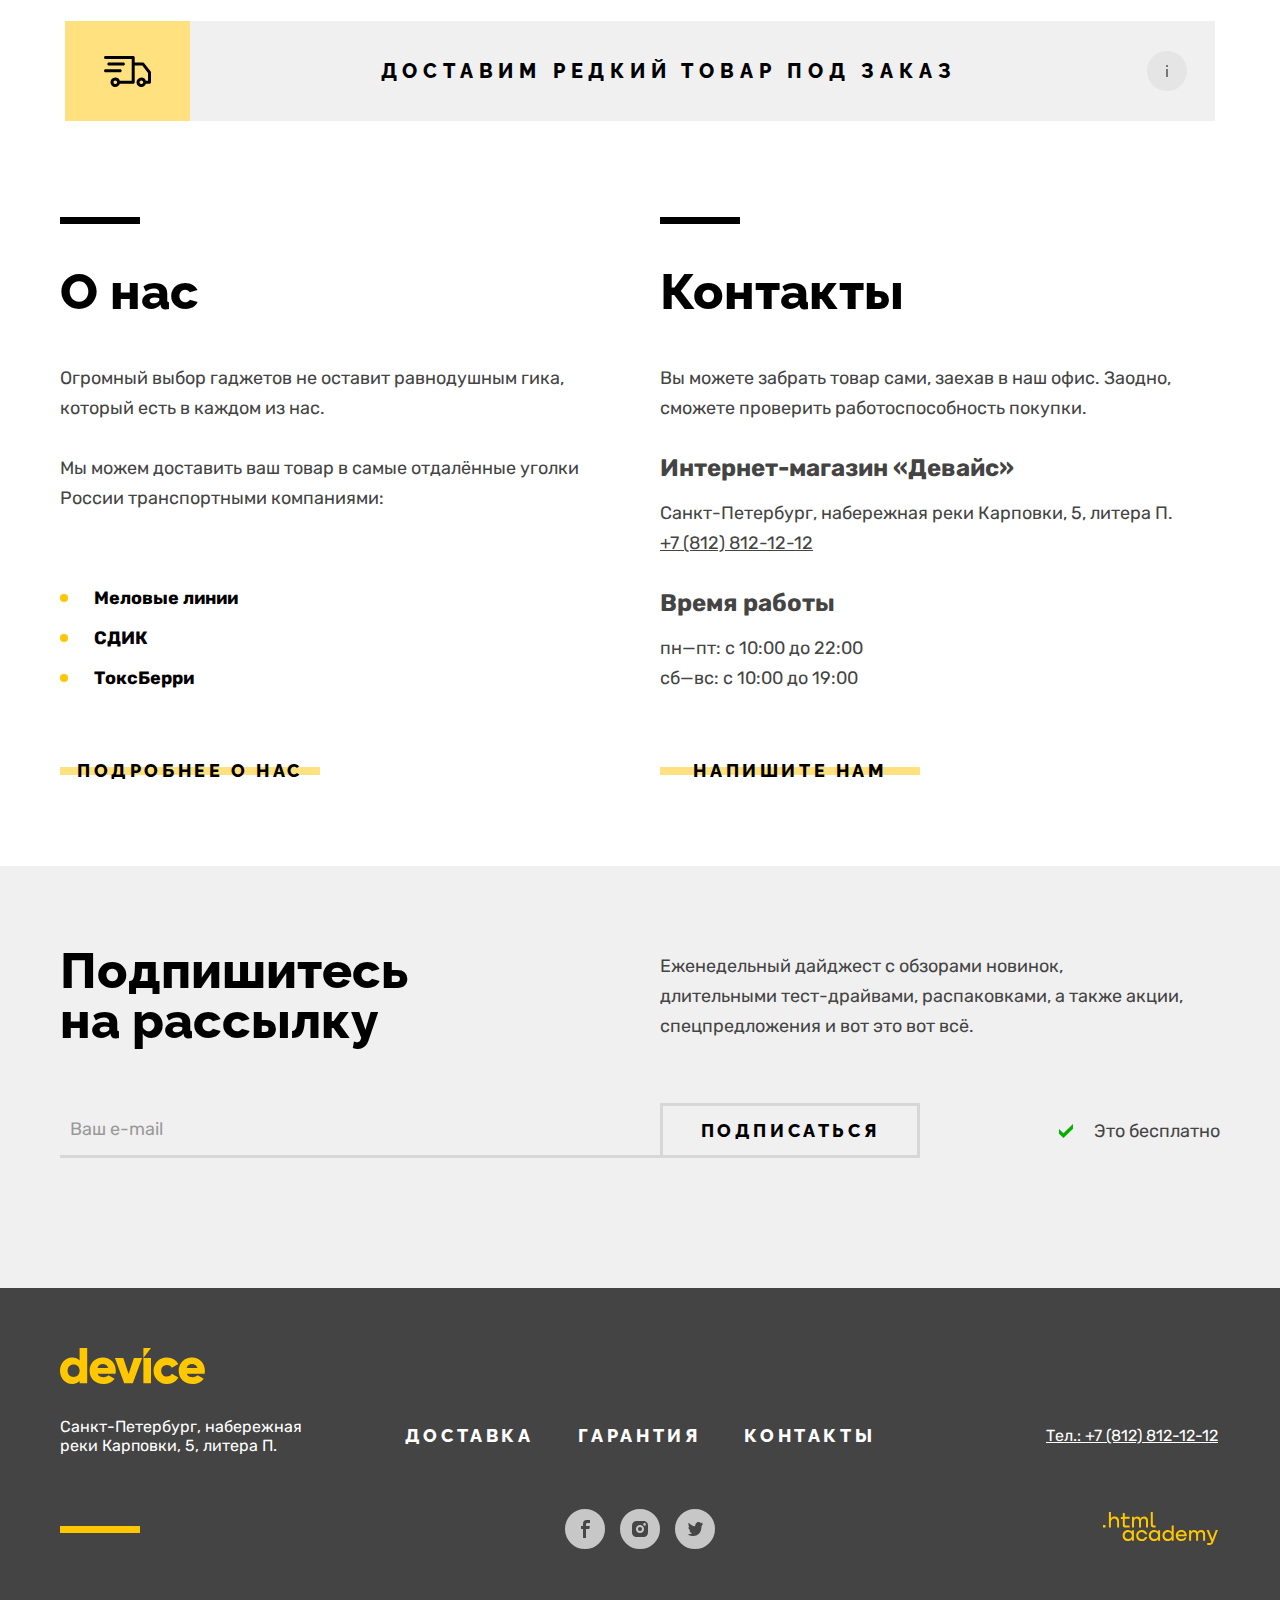
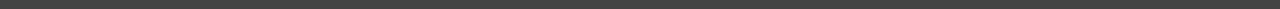
==== commit b58d7f02: "Декоративные элементы" ====
--- a/index.html
+++ b/index.html
@@ -16,29 +16,31 @@
             <div class="navigation-user-item navigation-search">
               <form class="search-form" action="https://echo.htmlacademy.ru/" method="get">
                 <label class="visually-hidden" for="cite-search">Поиск по сайту</label>
-                <input class="search-input" type="search" id="cite-search" name="q" placeholder="Поиск по сайту">
-                <button class="visually-hidden" type="submit">Найти</button>
+                <input class="search-input" type="search" id="cite-search" name="q" placeholder="Поиск по сайту" required>
+                <button class="search-button" type="submit">Найти</button>
               </form>
             </div>
             <ul class="inner-navigation">
               <li class="navigation-user-item">
-                <a class="navigation-user-link" href="#">Войти</a>
+                <a class="navigation-user-link login" href="#">Войти</a>
               </li>
               <li class="navigation-user-item logout">
                 <a class="navigation-user-link" href="#">Выйти</a>
               </li>
               <li class="navigation-user-item">
-                <a class="navigation-user-link" href="#">Сравнить</a>
+                <a class="navigation-user-link compare" href="#">Сравнить</a>
               </li>
               <li class="navigation-user-item navigation-basket">
-                <span class="basket-count">2</span>
-                <a class="navigation-user-link basket-link" href="#">Корзина</a>
+                <a class="navigation-user-link basket-link" href="#"><span class="basket-count">2</span>Корзина</a>
               </li>
             </ul>
           </div>
           <div class="navigation-list navigation-list-main">
-            <div class="navigation-list-item">
-              <a class="navigation-link catalog-link" href="catalog.html">Каталог товаров</a>
+            <div class="navigation-list-item catalog-link-group">
+              <a class="navigation-link catalog-link" href="catalog.html">
+                <span class="catalog-link-title">Каталог товаров</span>
+                <span class="catalog-link-button"></span>
+              </a>
             </div>
             <ul class="inner-navigation">
               <li class="navigation-list-item">
@@ -60,7 +62,7 @@
         <h1 class="visually-hidden">Интернет-магазин "Девайс"</h1>
         <section class="slider">
           <h2 class="visually-hidden">Популярные товары</h2>
-          <section class="slide">
+          <div class="slide">
             <div class="slide-gallery">
               <img class="slide-image" src="img/slider-img/slider-1.png" width="560" height="560" alt="Квадрокоптер с лазером">
               <button class="slide-button gallery-prev" type="button">
@@ -74,7 +76,7 @@
               <span class="slide-number">01</span>
               <h3 class="section-title slide-title">Порхает как бабочка, жалит как пчела!</h3>
               <p class="slide-content">Этот обычный, на первый взгляд, квадрокоптер оснащен мощным лазером, замаскированным под стандартную камеру.</p>
-              <a class="slide-link button" href="#">Подробнее</a>
+              <a class="slide-link button" href="#"><span>Подробнее</span></a>
               <div class="slide-features">
                 <div class="slide-feature">
                   <p class="feature-value"><b>800 м</b></p>
@@ -86,8 +88,8 @@
                 </div>
               </div>
             </div>
-          </section>
-          <section class="slide visually-hidden">
+          </div>
+          <div class="slide visually-hidden">
             <div class="slide-gallery">
               <img class="slide-image" src="img/slider-img/slider-2.png" width="560" height="560" alt="Мотивирующий фитнесс браслет">
               <button class="slide-button gallery-prev" type="button">
@@ -101,7 +103,7 @@
               <span class="slide-number">02</span>
               <h3 class="section-title slide-title">Худеем правильно!</h3>
               <p class="slide-content">Мотивирующие фитнес-браслеты помогут найти в себе силы не пропускать занятия и соблюдать диету.</p>
-              <a class="slide-link button" href="#">Подробнее</a>
+              <a class="slide-link button" href="#"><span>Подробнее</span></a>
               <div class="slide-features">
                 <div class="slide-feature">
                   <p class="feature-value"><b>48 часов</b></p>
@@ -109,8 +111,8 @@
                 </div>
               </div>
             </div>
-          </section>
-          <section class="slide visually-hidden">
+          </div>
+          <div class="slide visually-hidden">
             <div class="slide-gallery">
               <img class="slide-image" src="img/slider-img/slider-3.png" width="560" height="560" alt="Восьмиметровая палка для селфи">
               <button class="slide-button gallery-prev" type="button">
@@ -124,7 +126,7 @@
               <span class="slide-number">03</span>
               <h3 class="section-title slide-title">Делай селфи, как Бен Стиллер! </h3>
               <p class="slide-content">Самая длинная палка для селфи доступна в нашем магазине. Восемь (Восемь, Карл!) метров длиной и весом всего 5 кг.</p>
-              <a class="slide-link button" href="#">Подробнее</a>
+              <a class="slide-link button" href="#"><span>Подробнее</span></a>
               <div class="slide-features">
                 <div class="slide-feature">
                   <p class="feature-value"><b>8,5 м</b></p>
@@ -140,7 +142,7 @@
                 </div>
               </div>
             </div>
-          </section>
+          </div>
           <ol class="slider-pagination">
             <li class="slider-pagination-item">
               <button class="pagination-button pagination-current" type="button"></button>
@@ -158,37 +160,37 @@
           <ul class="categories-list">
             <li class="categories-list-item">
               <a class="categories-link" href="#">
-                <div class="category-icon vr"></div>
+                <div class="category"><span class="category-icon vr"></span></div>
                 Виртуальная реальность
               </a>
             </li>
             <li class="categories-list-item">
               <a class="categories-link" href="#">
-                <div class="category-icon monopod"></div>
+                <div class="category"><span class="category-icon monopod"></span></div>
                 Моноподы для селфи
               </a>
             </li>
             <li class="categories-list-item">
               <a class="categories-link" href="#">
-                <div class="category-icon camera"></div>
+                <div class="category"><span class="category-icon camera"></span></div>
                 Экшн-камеры
               </a>
             </li>
             <li class="categories-list-item">
               <a class="categories-link" href="#">
-                <div class="category-icon fitness"></div>
+                <div class="category"><span class="category-icon fitness"></span></div>
                 Фитнесс-браслеты
               </a>
             </li>
             <li class="categories-list-item">
               <a class="categories-link" href="#">
-                <div class="category-icon smart-watch"></div>
+                <div class="category"><span class="category-icon smart-watch"></span></div>
                 Умные часы
               </a>
             </li>
             <li class="categories-list-item">
               <a class="categories-link" href="#">
-                <div class="category-icon quadcopter"></div>
+                <div class="category"><span class="category-icon quadcopter"></span></div>
                 Квадрокоптеры
               </a>
             </li>
@@ -209,15 +211,15 @@
             </li>
           </ul>
           <div class="services-items">
-            <div class="services-item">
+            <div class="services-item services-delivery">
               <h2 class="section-title services-title">Доставка</h2>
               <p class="services-content">Мы с удовольствием доставим ваш товар прямо к вашему подъезду совершенно бесплатно! Ведь мы неплохо заработаем, поднимая его на ваш этаж.</p>
             </div>
-            <div class="services-item visually-hidden">
+            <div class="services-item services-varranty visually-hidden">
               <h2 class="section-title services-title">Гарантия</h2>
               <p class="services-content">Если из-за возгорания купленного у нас товара у вас сгорит дом — не переживайте, мы выдадим вам новый. Товар, не дом, конечно же.</p>
             </div>
-            <div class="services-item visually-hidden">
+            <div class="services-item services-credit visually-hidden">
               <h2 class="section-title services-title">Кредит</h2>
               <p class="services-content">Залезть в долговую яму стало проще! Кредитные консультанты подберут для вас наиболее выгодные условия кредита. Выгодные для банка, разумеется.</p>
             </div>
@@ -227,15 +229,51 @@
       <div class="page-container">
         <section class="delivery">
           <h2 class="visually-hidden">Заказ доставки товара</h2>
-          <div class="delivery-button">
+          <a class="delivery-button" href="#">
             <div class="delivery-icon"></div>
             <p class="delivery-text">Доставим редкий товар под заказ</p>
-            <a href="#" class="delivery-i"></a>
+            <span class="delivery-i"></span>
+          </a>
+          <div class="order-container visually-hidden">
+            <div class="order-header">
+              <p class="order-title section-title">Доставка под заказ</p>
+              <button class="order-close" type="button"><span class="visually-hidden">Закрыть</span></button>
+            </div>
+            <form class="delivery-form" action="https://echo.htmlacademy.ru/" method="post">
+              <div class="field-group delivery-form-name">
+                <label class="form-label" for="delivery-name">Ваше имя:</label>
+                <input type="text" id="delivery-name" name="delivery-name" placeholder="Имя Фамилия">
+                <p class="prompt prompt-error">Пожалуйста, представьтесь</p>
+              </div>
+              <div class="field-group delivery-form-email">
+                <label class="form-label" for="delivery-email">Ваш e-mail:</label>
+                <input type="email" id="delivery-email" name="delivery-email" placeholder="e-mail">
+                <p class="prompt">Забавный у вас адрес</p>
+              </div>
+              <div class="field-group delivery-form-text">
+                <label class="form-label" for="delivery-text">Что нужно привезти:</label>
+                <input type="text" id="delivery-text" name="delivery-text" placeholder="В свободной форме">
+              </div>
+              <div class="field-group delivery-form-amount">
+                <label class="form-label" for="delivery-amount">
+                  Количество:
+                  <button class="info" type="button">
+                    <span class="visually-hidden">Посмотреть дополнительную информацию</span>
+                  </button>
+                </label>
+                <p class="amount-group">
+                  <span class="amount-minus"></span>
+                  <input type="text" id="delivery-amount" name="delivery-amount">
+                  <span class="amount-plus"></span>
+                </p>
+              </div>
+              <button class="button delivery-submit" type="submit">Отправить</button>
+            </form>
           </div>
         </section>
         <section class="about-company">
           <h2 class="visually-hidden">О компании</h2>
-          <section class="about-company-item">
+          <div class="about-company-item">
             <h3 class="section-title about-company-title">О нас</h3>
             <p class="about-company-content">Огромный выбор гаджетов не оставит равнодушным гика, который есть в каждом из нас.</p>
             <p class="about-company-content">Мы можем доставить ваш товар в самые отдалённые уголки России транспортными компаниями:</p>
@@ -244,9 +282,9 @@
               <li class="carrier">СДИК</li>
               <li class="carrier">ТоксБерри</li>
             </ul>
-            <a class="about-company-link button" href="#">Подробнее о нас</a>
-          </section>
-          <section class="about-company-item">
+            <a class="about-company-link button" href="#"><span>Подробнее о нас</span></a>
+          </div>
+          <div class="about-company-item">
             <h3 class="section-title about-company-title">Контакты</h3>
             <p class="about-company-content">Вы можете забрать товар сами, заехав в наш офис. Заодно, сможете проверить работоспособность покупки.</p>
             <h4 class="about-company-subtitle">Интернет-магазин «Девайс»</h4>
@@ -259,15 +297,15 @@
               <li class="schedule-item">пн—пт: с 10:00 до 22:00</li>
               <li class="schedule-item">сб—вс: с 10:00 до 19:00</li>
             </ul>
-            <a class="about-company-link button" href="#">Напишите нам</a>
-          </section>
+            <a class="about-company-link button" href="#"><span>Напишите нам</span></a>
+          </div>
         </section>
       </div>
         <section class="subscribe">
       <div class="page-container">
           <div class="subscribe-container">
-            <h2 class="section-title subscribe-title">Подпишитесь на рассылку</h2>
-            <p class="subscribe-content">Еженедельный дайджест с обзорами новинок, длительными тест-драйвами, распаковками, а также акции, спецпредложения и вот это вот всё.</p>
+            <h2 class="section-title subscribe-title">Подпишитесь<br> на рассылку</h2>
+            <p class="subscribe-content">Еженедельный дайджест с обзорами новинок,<br> длительными тест-драйвами, распаковками, а также акции, спецпредложения и вот это вот всё.</p>
           </div>
           <form class="subscribe-form" action="https://echo.htmlacademy.ru/" method="POST">
             <label class="visually-hidden" for="email">Ваш e-mail</label>
@@ -299,24 +337,44 @@
             </li>
           </ul>
           <address class="footer-contacts">
-            <p class="footer-phone"><a class="phone" href="tel:88128121212">Тел.: +7 (812) 812-12-12</a></p>
+            <p class="footer-phone"><a class="phone phone-link" href="tel:88128121212">Тел.: +7 (812) 812-12-12</a></p>
           </address>
         </div>
-        <div class="footer-group">
+        <div class="footer-group footer-end">
           <div class="decor-line"></div>
           <ul class="social-links">
             <li class="social-links-item">
-              <a class="social-link" href="https://www.facebook.com/htmlacademy"><img src="img/icons/facebook-icon.svg" width="40" height="40" alt="Фейсбук"></a>
+              <a class="social-link" href="https://www.facebook.com/htmlacademy">
+                <svg width="40" height="40" viewBox="0 0 40 40" fill="none" xmlns="http://www.w3.org/2000/svg">
+                <path d="M22.5 14H25V11H21.6C18.8 11 18 12.7 18 15.2V17H16V20H18V29H21V20H24.3L24.9 17H21V15.5C21 14.7 21.3 14 22.5 14Z" />
+                </svg>
+              </a>
             </li>
             <li class="social-links-item">
-              <a class="social-link" href="https://www.instagram.com/htmlacademy"><img src="img/icons/instagram-icon.svg" width="40" height="40" alt="Инстаграм"></a>
+              <a class="social-link" href="https://www.instagram.com/htmlacademy">
+                <svg width="40" height="40" viewBox="0 0 40 40" fill="none" xmlns="http://www.w3.org/2000/svg">
+                  <path d="M20 22C21.1046 22 22 21.1046 22 20C22 18.8954 21.1046 18 20 18C18.8954 18 18 18.8954 18 20C18 21.1046 18.8954 22 20 22Z"/>
+                  <path d="M26.7 13.3C25.8 12.4 24.7 12 23.3 12H16.7C13.9 12 12 13.9 12 16.7V23.3C12 24.7 12.4 25.9 13.4 26.7C14.3 27.6 15.4 28 16.7 28H23.3C24.7 28 25.9 27.6 26.7 26.7C27.5 25.8 28 24.7 28 23.3V16.7C28 15.3 27.6 14.1 26.7 13.3ZM20 24.1C17.8 24.1 15.9 22.3 15.9 20C15.9 17.7 17.8 15.9 20 15.9C22.2 15.9 24.1 17.7 24.1 20C24.1 22.3 22.2 24.1 20 24.1ZM24.6 16.7C23.9 16.7 23.3 16.2 23.3 15.4C23.3 14.6 23.8 14.1 24.6 14.1C25.3 14.1 25.9 14.7 25.9 15.4C25.9 16.1 25.3 16.7 24.6 16.7Z"/>
+                  </svg>
+              </a>
             </li>
             <li class="social-links-item">
-              <a class="social-link" href="https://twitter.com/htmlacademy_ru"><img src="img/icons/twitter-icon.svg" width="40" height="40" alt="Твиттер"></a>
+              <a class="social-link" href="https://twitter.com/htmlacademy_ru">
+                <svg width="40" height="40" viewBox="0 0 40 40" fill="none" xmlns="http://www.w3.org/2000/svg">
+                  <g clip-path="url(#clip0)">
+                  <path d="M22.7 13.1C24.2 12.6 25.3 13.4 25.9 14.2C26.4 14 27 13.8 27.6 13.6C27.6 14.4 27.1 15 26.8 15.2C27.5 15.4 28 14.8 28 14.8C27.9 15.7 27.1 16.5 26.6 16.7C26.4 23 23.8 27.1 17.7 27C17.2 27 17.8 27 17.3 27C17 27 13.6 26.6 13 25.2C15 25.4 16.4 24.8 17.1 24.1C16.3 23.8 14.7 23.7 14.5 21.3C14.8 21.5 15 21.6 15.6 21.5C14.5 20.7 13.3 20 13.4 18C13.7 18.3 14.3 18.5 14.6 18.4C14 18.2 12.8 15.3 13.8 13.8C15.4 15.5 17.1 17.2 20.1 17.3C20.3 15.2 21.1 13.8 22.7 13.1Z"/>
+                  </g>
+                  <defs>
+                  <clipPath id="clip0">
+                  <rect width="15" height="14" transform="translate(13 13)"/>
+                  </clipPath>
+                  </defs>
+                  </svg>
+              </a>
             </li>
           </ul>
           <a class="ha-logo" href="https://htmlacademy.ru/">
-            <img class="ha-logo-image" src="img/htmlacademy-logo.svg" width="115" height="34" alt="Логотип HTML Academy">
+            <svg width="115" height="34" fill="none" xmlns="http://www.w3.org/2000/svg"><path d="M0 12.9v2.6h2.5v-2.6H0ZM11.6 4.5c-1.6 0-2.8.7-3.6 1.7h-.1V0h-2v15.5h2v-5.3c0-2.1 1.3-3.6 3.3-3.6 1.8 0 2.9 1.4 2.9 3.2v5.7h2V9.4c.1-3-1.8-4.9-4.5-4.9ZM26.6 4.8h-4.8V1.1h-2v3.8h-1.9v2h1.9v6c0 1.7 1 2.7 2.7 2.7h4.1v-2h-3.7c-.7 0-1.1-.4-1.1-1.1V6.8h4.8v-2ZM41.1 4.6c-1.6 0-2.9.8-3.5 2.1h-.1c-.6-1.2-1.8-2.1-3.4-2.1-1.4 0-2.5.8-3.1 1.8h-.1V4.8H29v10.6h2V10c0-2 1-3.5 2.6-3.5 1.5 0 2.4 1 2.4 2.6v6.3h2V9.8c0-2.4 1.4-3.3 2.6-3.3 1.5 0 2.4 1 2.4 2.6v6.3h2V8.9c.1-2.5-1.4-4.3-3.9-4.3ZM47.8 12.7c0 1.7 1 2.7 2.8 2.7h2v-2h-1.7c-.7 0-1.1-.4-1.1-1.1V0h-2v12.7ZM28.9 19.7c-.9-1.1-2.2-1.8-3.9-1.8-3.1 0-5.4 2.3-5.4 5.6s2.3 5.6 5.4 5.6c1.8 0 3-.8 3.8-1.9h.1v1.6h2V18.2h-2v1.5Zm-3.6 7.4c-2.2 0-3.6-1.6-3.6-3.6s1.4-3.6 3.6-3.6 3.6 1.6 3.6 3.6c0 1.9-1.4 3.6-3.6 3.6ZM44.2 22c-.5-2.4-2.6-4.1-5.4-4.1a5.4 5.4 0 0 0-5.6 5.6c0 3.1 2.2 5.6 5.6 5.6 2.8 0 4.9-1.8 5.4-4.2h-2.1a3.4 3.4 0 0 1-3.3 2.3c-2.2 0-3.6-1.6-3.6-3.6s1.4-3.6 3.6-3.6c1.6 0 2.8 1 3.3 2.2h2.1V22ZM55.1 19.7c-.9-1.1-2.2-1.8-3.9-1.8-3.1 0-5.4 2.3-5.4 5.6s2.3 5.6 5.4 5.6c1.8 0 3-.8 3.8-1.9h.1v1.6h2V18.2h-2v1.5Zm-3.6 7.4c-2.2 0-3.6-1.6-3.6-3.6s1.4-3.6 3.6-3.6 3.6 1.6 3.6 3.6c0 1.9-1.5 3.6-3.6 3.6ZM68.7 19.8c-.9-1.1-2.2-1.9-3.9-1.9-3.1 0-5.4 2.3-5.4 5.6s2.2 5.6 5.4 5.6c1.7 0 3-.8 3.8-1.8h.1v1.5h2V13.4h-2v6.4Zm-3.6 7.3c-2.2 0-3.6-1.6-3.6-3.6s1.4-3.6 3.6-3.6 3.6 1.6 3.6 3.6c-.1 2-1.5 3.6-3.6 3.6ZM78.3 17.9c-3.3 0-5.5 2.5-5.5 5.6 0 3 2.1 5.6 5.5 5.6 2.5 0 4.5-1.3 5.2-3.6h-2.1c-.5 1-1.6 1.6-3 1.6-1.9 0-3.3-1.3-3.4-2.9h8.8c.2-3.6-2-6.3-5.5-6.3Zm0 1.9c1.7 0 3 1 3.3 2.6h-6.5c.3-1.5 1.5-2.6 3.2-2.6ZM98.2 17.9c-1.6 0-2.9.8-3.6 2h-.1c-.6-1.2-1.8-2-3.4-2-1.4 0-2.5.7-3.1 1.8v-1.5h-1.9v10.6h2v-5.4c0-2 1-3.4 2.6-3.5 1.5 0 2.4 1 2.4 2.6v6.3h2v-5.6c0-2.4 1.4-3.3 2.6-3.3 1.5 0 2.4 1 2.4 2.6v6.3h2v-6.5c.1-2.6-1.4-4.4-3.9-4.4ZM109.4 27l-3.6-8.9h-2.2l4.8 11.6c-.3.9-.7 1.2-1.7 1.2h-2.5v2h2.5c1.8 0 2.8-.8 3.5-2.6l4.7-12.2h-2.1l-3.4 8.9Z"/></svg>
           </a>
         </div>
       </div>
--- a/styles/styles.css
+++ b/styles/styles.css
@@ -59,6 +59,13 @@
   padding: 0;
 }
 
+input[type=text]::-ms-clear {  display: none; width : 0; height: 0; }
+input[type=text]::-ms-reveal {  display: none; width : 0; height: 0; }
+input[type="search"]::-webkit-search-decoration,
+input[type="search"]::-webkit-search-cancel-button,
+input[type="search"]::-webkit-search-results-button,
+input[type="search"]::-webkit-search-results-decoration { display: none; }
+
 .visually-hidden {
   position: absolute;
   width: 1px;
@@ -71,6 +78,7 @@
 }
 
 .button {
+  position: relative;
   font-family: "Raleway", Helvetica, sans-serif;
   font-weight: 800;
   font-size: 18px;
@@ -79,8 +87,41 @@
   text-transform: uppercase;
   text-align: center;
   color: black;
-  background-color: #FFE17F;
   border: none;
+  z-index: 0;
+}
+
+.button::before {
+  content: "";
+  position: absolute;
+  height: 8px;
+  top: 50%;
+  left: 0;
+  right: 0;
+  margin-top: -4px;
+  background-color: rgba(255,225,127,1);
+  z-index: -1;
+}
+
+.button:not(.services-current):hover,
+.button:not(.services-current):active {
+  background: #FFE17F;
+}
+
+.button:focus {
+  outline: none;
+}
+
+.button:active span {
+  opacity: 0.3;
+}
+
+.button:not(.services-current):focus::before {
+  background-color: rgba(175,79,255,1);
+}
+
+.button:active::before {
+  background: none;
 }
 
 .page-container {
@@ -113,33 +154,52 @@
   color: black;
 }
 
-.navigation-user {
-  display: flex;
-  flex-wrap: wrap;
-  margin: 35px 0 29px;
-  font-size: 16px;
-  line-height: 19px;
-}
-
-.navigation-user-item {
-  padding-left: 25px;
-}
-
-.navigation-user-item:nth-child(3) {
-  margin-left: auto;
-  margin-right: 40px;
-}
-
 .navigation-search {
   margin-right: auto;
   padding-left: 0;
 }
 
+.search-form {
+  position: relative;
+  width: 500px;
+}
+
 .search-input {
-  width: 300px;
+  margin-left: -16px;
+  box-sizing: border-box;
+  width: 516px;
+  padding: 8px 0;
   background: none;
-  border: none;
-  margin-left: 36px;
+  border: 2px solid transparent;
+  border-radius: 20px;
+  padding-left: 52px;
+  background-image: url("../img/icons/search-icon.svg");
+  background-repeat: no-repeat;
+  background-position: 16px center;
+  font-family: "Rubik", Helvetica, sans-serif;
+  font-style: normal;
+  font-weight: 400;
+  font-size: 16px;
+  line-height: 19px;
+}
+
+.search-button {
+  cursor: pointer;
+  visibility: hidden;
+  position: absolute;
+  width: 160px;
+  right: 0;
+  padding: 8px 0;
+  margin: 0;
+  background: none;
+  border: 2px solid #AF4FFF;
+  box-sizing: border-box;
+  border-radius: 0 20px 20px 0;
+  font-family: "Rubik", Helvetica, sans-serif;
+  font-style: normal;
+  font-weight: 400;
+  font-size: 16px;
+  line-height: 19px;
 }
 
 .search-input::placeholder {
@@ -152,14 +212,121 @@
   opacity: 0.3;
 }
 
+.search-input:hover::placeholder {
+  opacity: 0.6;
+}
+
+.search-input:focus {
+  outline: none;
+  border-color: #AF4FFF;
+  border-radius: 20px;
+}
+
+.search-input:valid {
+  width: 358px;
+  border-radius: 20px 0 0 20px;
+  border-color: black;
+}
+
+.search-input:valid + .search-button {
+  visibility: visible;
+  border-color: black;
+}
+
+.search-input:valid + .search-button:focus {
+  outline: none;
+  border-color: #AF4FFF;
+}
+
+.search-input:valid + .search-button:hover {
+  color: white;
+  background: black;
+}
+
+.search-input:valid + .search-button:active {
+  color: rgba(255, 255, 255, 0.3);
+  border-color: black;
+}
+
+.navigation-user {
+  display: flex;
+  flex-wrap: wrap;
+  align-items: center;
+  margin: 14px 0 3px;
+  font-size: 16px;
+  line-height: 19px;
+}
+
+.navigation-user-item:nth-child(3) {
+  margin-left: auto;
+  margin-right: 40px;
+}
+
+.navigation-user-link {
+  display: block;
+  padding: 10px 15px 10px 40px;
+  margin-left: -20px;
+  background-repeat: no-repeat;
+  background-position: 20px center;
+  border: 2px solid transparent;
+  box-sizing: border-box;
+  border-radius: 20px;
+}
+
+.navigation-user-link:focus {
+  outline: none;
+  border-color: #AF4FFF;
+}
+
+.navigation-user-link:hover {
+  opacity: 0.6;
+  border-color: transparent;
+}
+
+.navigation-user-link:active {
+  opacity: 0.3;
+  border-color: transparent;
+}
+
 .logout {
   visibility: hidden;
 }
 
+.logout-link {
+  opacity: 0.3;
+  padding-left: 10px;
+margin-left: 1px;
+}
+
+.login {
+  background-image: url("../img/icons/user-icon.svg");
+}
+
+.compare {
+  background-image: url("../img/icons/compare-icon.svg");
+}
+
+.basket-link {
+  position: relative;
+  background-image: url("../img/icons/basket-icon.svg");
+  margin-right: -15px;
+}
+
+.basket-count {
+  position: absolute;
+  width: 21px;
+  height: 21px;
+  border-radius: 50%;
+  background-color: white;
+  text-align: center;
+  left: 5px;
+}
+
 .navigation-logo {
   display: block;
   width: 145px;
   margin-left: 60px;
+  margin-top: -23px;
 }
 
 .navigation-list, .navigation-user {
@@ -178,14 +345,15 @@
   display: flex;
   flex-wrap: wrap;
   justify-content: space-between;
+  align-items: center;
 }
 
 .navigation-list-main {
-  padding-bottom: 150px;
+  padding-bottom: 135px;
 }
 
 .navigation-list-inner {
-  padding-bottom: 40px;
+  padding-bottom: 20px;
 }
 
 .inner-navigation {
@@ -198,6 +366,8 @@
 .navigation-list-item:nth-child(3n) {
   max-width: 200px;
   margin-left: auto;
+  margin-right: -27px;
+  text-align: right;
 }
 
 .navigation-link {
@@ -206,18 +376,110 @@
   margin-right: 20px;
 }
 
+.navigation-link:not(.catalog-link) {
+  position: relative;
+  padding: 14px 20px 15px 20px;
+  border: 2px solid transparent;
+  box-sizing: border-box;
+  border-radius: 25px;
+}
+
+.navigation-link:not(.catalog-link)::before {
+  content: "";
+  position: absolute;
+  left: 20px;
+  right: 25px;
+  bottom: 7px;
+  height: 2px;
+  background: transparent;
+}
+
+.navigation-link:not(.catalog-link):focus {
+  outline: none;
+  border-color: #AF4FFF;
+}
+
+.navigation-link:not(.catalog-link):hover::before {
+  background: black;
+}
+
+.navigation-link:not(.catalog-link):active {
+  opacity: 0.3;
+  border-color: transparent;
+}
+
+.inner-navigation .navigation-link:first-child {
+  margin-left: -22px;
+  margin-right: 10px;
+}
+
 .navigation-list-item:nth-child(3n) .navigation-link {
   margin-right: 0;
 }
 
 .catalog-link {
-  padding-right: 70px;
+  display: flex;
+  align-items: center;
+  margin-left: -20px;
+}
+
+.catalog-link-title {
+  padding: 14.5px 16px;
   margin-right: 0;
+  border: 2px solid transparent;
+  box-sizing: border-box;
+  border-radius: 25px;
+}
+
+.catalog-link-button {
+  width: 50px;
+  height: 50px;
+  padding: 0;
+  border-radius: 50%;
+  border: 2px solid black;
+  box-sizing: border-box;
+  background-image: url("../img/icons/plus-icon.svg");
+  background-repeat: no-repeat;
+  background-position: center;
+  opacity: 0.3;
+}
+
+.catalog-link:focus {
+  outline: none;
+}
+
+.catalog-link:focus .catalog-link-title {
+  border-color: #AF4FFF;
+}
+
+.catalog-link:hover .catalog-link-title,
+.catalog-link:active .catalog-link-title {
+  border-color: transparent;
+}
+
+.catalog-link:hover .catalog-link-button {
+  opacity: 1;
+  background-image: url("../img/icons/minus-icon.svg");
+}
+
+.catalog-link:active {
+  opacity: 0.3;
+}
+
+.catalog-link:active .catalog-link-button {
+  opacity: 0.3;
+  background-image: url("../img/icons/minus-icon.svg");
 }
 
 /* Header end */
 /* Main page start */
 
+.slider {
+  position: relative;
+  margin-top: -150px;
+  margin-bottom: 60px;
+}
+
 .slide {
   display: flex;
   justify-content: space-between;
@@ -225,22 +487,67 @@
 
 .slide-title {
   margin-top: 0;
-  margin-bottom: 20px;
+  margin-bottom: 29px;
 }
 
 .slide-content {
   margin-top: 0;
-  margin-bottom: 30px;
+  margin-bottom: 35px;
 }
 
 .slide-link {
   display: block;
   width: 220px;
-  margin-bottom: 70px;
+  padding: 15px 0;
+  margin-bottom: 55px;
 }
 
 .slide-gallery {
+  position: relative;
   width: 560px;
+}
+
+.slide-button {
+  position: absolute;
+  cursor: pointer;
+  width: 40px;
+  height: 80px;
+  top: 50%;
+  padding: 0;
+  margin: 0;
+  margin-top: -40px;
+  background: none;
+  border: none;
+}
+
+.slide-button:hover {
+  opacity: 0.6;
+}
+
+.slide-button:focus {
+  outline: none;
+  border: 2px solid #AF4FFF;
+  box-sizing: border-box;
+  border-radius: 6px;
+}
+
+.slide-button:active {
+  opacity: 0.3;
+  border: none;
+}
+
+.gallery-prev {
+  left: 0;
+  background-image: url("../img/icons/slider-prev-arrow.svg");
+  background-repeat: no-repeat;
+  background-position: center;
+}
+
+.gallery-next {
+  right: 0;
+  background-image: url("../img/icons/slider-next-arrow.svg");
+  background-repeat: no-repeat;
+  background-position: center;
 }
 
 .slide-description {
@@ -248,11 +555,13 @@
 }
 
 .slide-number {
+  display: block;
+  margin: 80px 50px 10px 0;
   font-weight: 800;
   font-size: 180px;
   line-height: 30px;
   text-align: right;
-  color: #fff;
+  color: #FFF;
 }
 
 .slide-features {
@@ -260,7 +569,7 @@
 }
 
 .slide-feature {
-  margin-right: 40px;
+  margin-right: 20px;
 }
 
 .feature-value b {
@@ -281,8 +590,13 @@
 }
 
 .slider-pagination {
+  position: absolute;
+  top: 364px;
+  right: 61px;
   list-style-type: none;
   display: flex;
+  margin: 0;
+  padding: 0;
 }
 
 .slider-pagination-item {
@@ -294,6 +608,7 @@
 }
 
 .pagination-button {
+  cursor: pointer;
   display: block;
   box-sizing: border-box;
   width: 12px;
@@ -308,14 +623,28 @@
   background-color: black;
 }
 
+.pagination-button:not(.pagination-current):hover {
+  opacity: 0.6;
+}
+
+.pagination-button:not(.pagination-current):focus {
+  border-color: #AF4FFF;
+  outline: none;
+}
+
+.pagination-button:not(.pagination-current):active {
+  border-color: black;
+  opacity: 0.3;
+}
+
 .categories {
-  margin-bottom: 70px;
+  margin-bottom: 168px;
 }
 
 .categories-list {
-  display: flex;
-  justify-content: space-between;
-  flex-wrap: wrap;
+  display: grid;
+  grid-template-columns: repeat(6, 160px);
+  gap: 40px;
 }
 
 .categories-list-item {
@@ -330,20 +659,57 @@
  letter-spacing: -0.02em;
 }
 
-.category-icon {
+.category {
   width: 160px;
   height: 160px;
+  margin-bottom: 30px;
+  box-sizing: border-box;
   background-color: #FFE17F;
+}
+
+.category-icon {
+  display: block;
+  width: 100%;
+  height: 100%;
   background-repeat: no-repeat;
   background-position: center;
 }
 
+.categories-link:hover .category,
+.categories-link:active .category {
+  background-color: #FFC700;
+}
+
+.categories-link:focus {
+  outline: none;
+  color: #AF4FFF;
+}
+
+.categories-link:focus .category {
+  outline: none;
+  border: 5px solid #AF4FFF;
+}
+
+.categories-link:active {
+  color: black;
+  opacity: 0.3;
+}
+
+.categories-link:active .category {
+  border: none;
+}
+
+.categories-link:active .category-icon {
+  opacity: 0.3;
+}
+
 .vr {
   background-image: url("../img/categories-img/category-vr.svg");
 }
 
 .monopod {
   background-image: url("../img/categories-img/category-monopod.svg");
+  background-position: bottom;
 }
 
 .camera {
@@ -369,43 +735,86 @@
 .services-container {
   display: flex;
   justify-content: space-between;
-  margin-bottom: 90px;
+  margin-bottom: 80px;
 }
 
 .services-pagination {
-  width: 290px;
+  width: 277px;
   border-right: 7px solid black;
+  padding-top: 80px;
+  margin-top: -96px;
+  margin-bottom: 76px;
 }
 
 .services-pagination-item {
   width: 100%;
   text-align: start;
-  padding: 10px 0;
 }
 
 .services-button {
+  cursor: pointer;
   width: 160px;
   text-align: center;
-  padding: 0;
-}
-
-.services-pagination-current {
+  padding: 9px 0;
+  margin-bottom: 25px;
+}
+
+.services-current {
+  width: 100%;
+  padding-right: 110px;
   background-color: black;
   color: #FFE17F;
 }
 
-.services-pagination-current .button {
+.services-current::before {
+  background: none;
+}
+
+.services-button:not(.services-current):hover {
+  background-color: #FFE17F;
+}
+
+.services-button:not(.services-current):focus::before {
+  outline: none;
+  background-color: rgba(175,79,255,1);
+}
+
+.services-button:focus {
+  outline: none;
+}
+
+.services-button:not(.services-current):active::before {
+  background: none;
+}
+
+.services-button:not(.services-current):active {
+  width: 100%;
+  padding-right: 130px;
   background-color: black;
   color: #FFE17F;
 }
 
 .services-items {
+  display: grid;
+  grid-template-columns: 1fr;
   width: 760px;
+  padding-bottom: 60px;
+  padding-top: 70px;
+  margin-top: -105px;
+  margin-bottom: 60px;
+}
+
+.services-item {
+  grid-column: 1 / -1;
+  grid-row: 1 / -1;
+  padding: 10px 0 30px 0;
+  background-repeat: no-repeat;
+  background-position: 90% 50%;
 }
 
 .services-title {
   margin-top: 0;
-  margin-bottom: 15px;
+  margin-bottom: 33px;
 }
 
 .services-content {
@@ -413,8 +822,20 @@
   margin: 0;
 }
 
+.services-delivery {
+  background-image: url("../img/services-img/service-delivery.svg");
+}
+
+.services-varranty {
+  background-image: url("../img/services-img/service-warranty.svg");
+}
+
+.services-credit {
+  background-image: url("../img/services-img/service-credit.svg");
+}
+
 .delivery {
-  margin-bottom: 100px;
+  margin-bottom: 91px;
 }
 
 .delivery-button {
@@ -424,13 +845,14 @@
   height: 100px;
   font-family: "Raleway", Helvetica, sans-serif;
   font-weight: 800;
-  font-size: 23px;
+  font-size: 20px;
   line-height: 23px;
-  letter-spacing: 0.2em;
+  letter-spacing: 0.29em;
   text-align: center;
   text-transform: uppercase;
   color: black;
   background-color: #F0F0F0;
+  border: 5px solid white;
 }
 
 .delivery-icon {
@@ -450,17 +872,212 @@
 
 .delivery-i {
   display: block;
-  margin-right: 33px;
+  margin-right: 28px;
   width: 40px;
   height: 40px;
   border-radius: 50%;
+  background-color: #DCDCDC;
   background-image: url("../img/icons/info-icon.svg");
+  background-repeat: no-repeat;
+  background-position: center;
+  opacity: 0.5;
+}
+
+.delivery-button:focus {
+  outline: none;
+  border-color: #AF4FFF;
+}
+
+.delivery-button:hover {
+  background-color: #EBEBEB;
+  border-color: white;
+}
+
+.delivery-button:hover .delivery-icon,
+.delivery-button:active .delivery-icon {
+  background-color: #FFC700;
+}
+
+.delivery-button:hover .delivery-i {
+  opacity: 1;
+}
+
+.delivery-button:active {
+  opacity: 0.3;
+  border-color: white;
+}
+
+.order-container {
+  width: 760px;
+  margin: 0 auto;
+  border: 10px solid black;
+  padding: 60px 70px 80px 70px;
+}
+
+.order-header {
+  display: flex;
+  justify-content: space-between;
+  align-items: center;
+  margin-bottom: 60px;
+}
+
+.order-title {
+  padding: 0;
+  margin: 0;
+}
+
+.order-close {
+  display: block;
+  width: 26px;
+  height: 26px;
+  margin: 0;
+  padding: 0;
+  border: none;
+  background: none;
+  background-image: url("../img/icons/close.svg");
+}
+
+.delivery-form {
+  box-sizing: border-box;
+  padding: 0;
+  margin: 0;
+  display: grid;
+  grid-template-columns: 360px 160px 160px;
+  gap: 10px 40px;
+  grid-auto-flow: row;
+  grid-template-areas:
+    "delivery-form-name delivery-form-email delivery-form-email"
+    "delivery-form-text delivery-form-text delivery-form-amount"
+    "delivery-submit delivery-submit delivery-submit";
+}
+
+.delivery-form-name {
+  grid-area: delivery-form-name;
+}
+
+.delivery-form-email {
+  grid-area: delivery-form-email;
+}
+
+.delivery-form-text {
+  grid-area: delivery-form-text;
+}
+
+.delivery-form-amount {
+  grid-area: delivery-form-amount;
+}
+
+.info {
+  position: absolute;
+  top: 50%;
+  right: 12px;
+  width: 26px;
+  height: 26px;
+  padding: 0;
+  margin: 0;
+  margin-top: -13px;
+  border: none;
+  background: none;
+  background-image: url("../img/icons/yellow-tooltip.svg");
+  background-repeat: no-repeat;
+}
+
+.delivery-submit {
+  width: 200px;
+  grid-area: delivery-submit;
+  justify-self: start;
+  align-self: auto;
+  margin-top: 45px;
+}
+
+.delivery-form input {
+  box-sizing: border-box;
+  height: 60px;
+  padding: 20px;
+  margin: 0;
+  border: none;
+  background-color: #F0F0F0;
+  font-family: "Rubik", Helvetica, sans-serif;
+  font-style: normal;
+  font-weight: 400;
+  font-size: 16px;
+  line-height: 20px;
+}
+
+input[name="delivery-name"] {
+  background-image: url("../img/icons/user-icon-gray.svg");
+  background-repeat: no-repeat;
+  background-position: 330px center;
+}
+
+input[name="delivery-email"] {
+  background-image: url("../img/icons/mail-icon.svg");
+  background-repeat: no-repeat;
+  background-position: 330px center;
+}
+
+.amount-group {
+  display: grid;
+  grid-template-columns: 50px 60px 50px;
+  padding: 0;
+  margin: 0;
+}
+
+.amount-plus, .amount-minus {
+  display: block;
+  background-color: #F0F0F0;
+  background-repeat: no-repeat;
+  background-position: center;
+}
+
+.amount-plus {
+  background-image: url("../img/icons/plus-icon.svg");
+}
+
+.amount-minus {
+  background-image: url("../img/icons/minus-icon.svg");
+}
+
+.amount-group input {
+ width: 100%;
+ box-sizing: border-box;
+ padding: 5px;
+ text-align: center;
+}
+
+.field-group {
+  display: flex;
+  flex-direction: column;
+}
+
+.form-label {
+  position: relative;
+  font-family: "Rubik", Helvetica, sans-serif;
+  font-weight: 700;
+  font-size: 18px;
+  line-height: 20px;
+  letter-spacing: -0.02em;
+  color: black;
+  margin-bottom: 15px;
+}
+
+.prompt {
+  padding: 0;
+  margin: 0;
+  margin-top: 8px;
+  font-size: 14px;
+  line-height: 20px;
+  color: black;
+}
+
+.prompt-error {
+  color: #FF3D3D;
 }
 
 .about-company {
   display: flex;
   justify-content: space-between;
-  margin-bottom: 90px;
+  margin-bottom: 70px;
 }
 
 .about-company-item {
@@ -468,24 +1085,56 @@
 }
 
 .about-company-title {
+  position: relative;
   margin-top: 0;
-  margin-bottom: 50px;
+  margin-bottom: 46px;
+  padding-top: 50px;
+}
+
+.about-company-title::before {
+  position: absolute;
+  content: "";
+  display: block;
+  width: 80px;
+  height: 7px;
+  background-color: black;
+  top: 0;
 }
 
 .about-company-content {
   margin-top: 0;
-  margin-bottom: 40px;
+  margin-bottom: 30px;
+}
+
+.about-company-link {
+  display: block;
+  width: 260px;
+  padding: 15px 0;
 }
 
 .carriers-list {
   font-weight: bold;
   line-height: 20px;
   color: black;
-  padding-top: 35px;
-  margin-bottom: 50px;
+  padding-top: 45px;
+  margin-bottom: 57px;
 }
 .carrier {
+  position: relative;
   margin-bottom: 20px;
+  padding-left: 34px;
+}
+
+.carrier::before {
+  content: "";
+  position: absolute;
+  width: 8px;
+  height: 8px;
+  left: 0;
+  top: 50%;
+  margin-top: -4px;
+  border-radius: 50%;
+  background: #FFC700;
 }
 
 .about-company-subtitle {
@@ -514,11 +1163,11 @@
 }
 
 .about-company-schedule {
-  margin-bottom: 45px;
+  margin-bottom: 52px;
 }
 
 .subscribe {
-  padding-top: 75px;
+  padding-top: 80px;
   padding-bottom: 130px;
 }
 
@@ -526,7 +1175,7 @@
   display: flex;
   justify-content: space-between;
   align-items: center;
-  margin-bottom: 40px;
+  margin-bottom: 57px;
 }
 
 .subscribe-title, .subscribe-content {
@@ -551,10 +1200,17 @@
   height: 55px;
   box-sizing: border-box;
   padding: 0;
+  padding-left: 10px;
   margin: 0;
   background: none;
   border: none;
   border-bottom: 3px solid rgba(0, 0, 0, 0.1);
+  font-family: Rubik;
+  font-style: normal;
+  font-weight: normal;
+  font-size: 18px;
+  line-height: 30px;
+  color: #444444;
 }
 
 .subscribe-input::placeholder {
@@ -567,6 +1223,31 @@
   opacity: 0.5;
 }
 
+.subscribe-input:focus {
+  outline: none;
+  background-color: #DCDCDC;
+}
+
+.subscribe-input:not(:placeholder-shown) {
+  border-bottom-color: black;
+}
+
+.subscribe-input:not(:placeholder-shown):invalid {
+  border-bottom-color: #FF3D3D;
+}
+
+.subscribe-input:not(:placeholder-shown):valid {
+  border-bottom-color: rgba(0, 0, 0, 1);
+}
+
+.subscribe-input:hover {
+  border-bottom-color: rgba(0, 0, 0, 0.2);
+}
+
+.subscribe-input:hover::placeholder {
+  opacity: 0.7;
+}
+
 .subscribe-button {
   width: 260px;
   height: 55px;
@@ -577,8 +1258,32 @@
   border: 3px solid rgba(0, 0, 0, 0.1);
 }
 
+.subscribe-button:focus {
+  outline: none;
+  border-color: #AF4FFF;
+}
+
+.subscribe-button::before {
+  content: none;
+}
+
+.subscribe-button:hover {
+  background-color: black;
+  color: white;
+}
+
+.subscribe-button:active {
+  background-color: black;
+  color: rgba(255, 255, 255, 0.3);
+  border-color: black;
+}
+
 .free-note {
+  padding-left: 35px;
   margin-left: auto;
+  background-image: url("../img/icons/free-icon.svg");
+  background-repeat: no-repeat;
+  background-position: left center;
 }
 
 /* Main page end */
@@ -593,7 +1298,7 @@
 .footer-logo {
   display: block;
   width: 145px;
-  margin-bottom: 35px;
+  margin-bottom: 25px;
 }
 
 .footer-contacts {
@@ -610,6 +1315,29 @@
   margin: 0;
   width: 260px;
   text-align: right;
+}
+
+.phone-link {
+  padding: 3px 15px 5px;
+  margin-right: -15px;
+  border: 2px solid transparent;
+  box-sizing: border-box;
+  border-radius: 25px;
+}
+
+.phone-link:focus {
+  outline: none;
+  border-color: #AF4FFF;
+}
+
+.phone-link:hover {
+  color:  #FFC700;
+}
+
+.phone-link:active {
+  color:  #FFC700;
+  border-color: transparent;
+  opacity: 0.3;
 }
 
 .footer-navigation {
@@ -620,19 +1348,58 @@
 }
 
 .footer-navigation-item {
-  width: 148px;
   text-align: center;
 }
 
 .footer-link {
+  position: relative;
   color: #FFF;
+  padding: 14px 20px 15px 20px;
+  display: block;
+  border: 2px solid transparent;
+  box-sizing: border-box;
+  border-radius: 25px;
+}
+
+.footer-link::before {
+  content: "";
+  position: absolute;
+  left: 20px;
+  right: 24px;
+  bottom: 7px;
+  height: 2px;
+  background-color: transparent;
+}
+
+.footer-link:focus {
+  outline: none;
+  border-color: #AF4FFF;
+}
+
+.footer-link:hover {
+  color: #FFC700;
+}
+
+.footer-link:hover::before {
+  background-color: #FFC700;
+}
+
+.footer-link:active {
+  color: #FFC700;
+  opacity: 0.3;
+  border-color: transparent;
 }
 
 .footer-group {
-  display: flex;
-  justify-content: space-between;
+  display: grid;
+  grid-template-columns: 260px 640px 260px;
   align-items: center;
-  margin-bottom: 60px;
+  row-gap: 60px;
+  margin-bottom: 37px;
+}
+
+.footer-end {
+  margin-bottom: 51px;
 }
 
 .decor-line {
@@ -642,19 +1409,86 @@
 }
 
 .social-links {
+  justify-self: center;
   display: flex;
   flex-wrap: wrap;
 }
 
 .social-links-item {
+  margin-right: 5px;
+}
+
+.social-links-item:last-child {
+  margin-right: 0;
+}
+
+.social-link {
+  display: block;
   width: 40px;
   height: 40px;
   border-radius: 50%;
-  margin-right: 15px;
-}
-
-.social-links-item:last-child {
-  margin-right: 0;
+  border: 5px solid #444444;
+  background-color: rgba(255, 255, 255, 0.7);
+}
+
+.social-link svg {
+  fill: #464646;
+}
+
+.social-link:focus {
+  outline: none;
+  background-color: transparent;
+  border-color: #AF4FFF;
+}
+
+.social-link:focus svg {
+  fill: white;
+}
+
+.social-link:hover {
+  background-color: #FFC700;
+}
+
+.social-link:active {
+  border-color: #444444;
+}
+
+.social-link:active svg {
+  border-color: #444444;
+  opacity: 0.3;
+}
+
+.ha-logo {
+  display: block;
+  padding: 10px;
+  margin-right: -10px;
+  border: 2px solid transparent;
+  box-sizing: border-box;
+  border-radius: 10px;
+}
+
+.ha-logo svg {
+  display: block;
+  fill: #FFC700;
+}
+
+.ha-logo:focus {
+  outline: none;
+  border-color: #AF4FFF;
+}
+
+.ha-logo:hover svg,
+.ha-logo:active svg {
+  fill: white;
+}
+
+.ha-logo:active {
+  opacity: 0.3;
+  border-color: transparent;
+}
+
+.ha-logo {
+  justify-self: end;
 }
 
 /* Footer end */
@@ -667,40 +1501,115 @@
 .inner-header-title {
   margin-top: 0;
   margin-left: 60px;
-  margin-bottom: 15px;
+  margin-bottom: 20px;
 }
 
 .catalog-products {
-  display: flex;
+  display: grid;
+  grid-template-columns: 1fr 330px 830px 1fr;
+  gap: 0px 0px;
+  grid-auto-flow: row;
+  grid-template-areas:
+    "filter-title filter-title sort-form sort-form"
+    "filter filter products products";
   color: black;
 }
 
+.filter-title {
+  grid-area: filter-title;
+  padding: 25px 0;
+  padding-right: 175px;
+  background-color: #DCDCDC;
+}
+
+.sort-form {
+  grid-area: sort-form;
+}
+
+.filter {
+  grid-area: filter;
+  background-color: #EBEBEB;
+}
+
+.products {
+  grid-area: products;
+}
+
 .breadcrumbs {
   display: flex;
-  margin-left: 60px;
+  margin-left: 43px;
   margin-bottom: 50px;
   font-size: 16px;
   line-height: 19px;
 }
 
-.breadcrumbs-item {
-  margin-right: 35px;
-}
-
-.breadcrumbs-item:last-child {
-  margin-right: 0px;
-}
-
-.products-filter {
-  width: 330px;
-  padding: 0 70px 0 60px;
-  background-color: #EBEBEB;
-}
-
-.filter-title {
-  margin-top: 0;
-  padding: 25px 0;
-  background-color: #DCDCDC;
+.breadcrumbs-item:not(:last-child) {
+  position: relative;
+  margin-right: 11px;
+}
+
+.breadcrumbs-item:not(:last-child)::after {
+  content: "";
+  position: absolute;
+  width: 4px;
+  height: 7px;
+  top: 50%;
+  right: -7px;
+  margin-top: -3.5px;
+  background-image: url("../img/icons/breadcrumbs-arrow.svg");
+}
+
+.breadcrumbs-link {
+  padding: 5px 12px 6px;
+  border: 5px solid transparent;
+  opacity: 0.6;
+}
+
+.breadcrumbs-link:focus {
+  outline: none;
+  border-color: #AF4FFF;
+  opacity: 1;
+}
+
+.breadcrumbs-link:focus span {
+  opacity: 0.6;
+}
+
+.breadcrumbs-link:hover {
+  opacity: 1;
+}
+
+.breadcrumbs-link:active {
+  opacity: 0.3;
+  border-color: transparent;
+}
+
+.products-title {
+  margin: 0;
+  text-align: right;
+}
+
+.catalog-filter {
+  width: 200px;
+  padding: 70px 70px 0 60px;
+  margin-left: auto;
+}
+
+.filter-fieldset {
+  border: none;
+  padding: 0;
+  margin: 0;
+  padding-bottom: 45px;
+}
+
+.filter-group {
+  border-top: 2px solid black;
+  padding-top: 12px;
+}
+
+.catalog-filter .button {
+  display: block;
+  width: 100%;
 }
 
 .control-label {
@@ -711,6 +1620,7 @@
 .products-sort {
   width: 830px;
   padding-left: 70px;
+  padding-top: 70px;
 }
 
 .products-title, .more-products, .pagination-link {
@@ -730,7 +1640,10 @@
 
 .sorting-type {
   display: flex;
+  align-items: center;
   padding: 25px 0;
+  padding-left: 70px;
+  background-color: #EBEBEB;
 }
 
 .sorting-title {
@@ -741,20 +1654,60 @@
   font-size: 16px;
   line-height: 19px;
   border: none;
+  background-color: #EBEBEB;
+  margin-right: 338px;
+}
+
+.sorting-direction {
+  display: flex;
+}
+
+.direction-btn {
+  display: block;
+  width: 11px;
+  height: 10px;
+  padding: 0;
+  margin: 0;
+  border: none;
+}
+
+.sorting-up {
+  background-image: url("../img/icons/sort-up-icon.svg");
+  margin-right: 20px;
+}
+
+.sorting-down {
+  background-image: url("../img/icons/sort-down-icon.svg");
+}
+
+.sorting-disabled {
+  opacity: 0.2;
 }
 
 .product-list {
-  display: flex;
-  justify-content: space-between;
-  flex-wrap: wrap;
+  display: grid;
+  grid-template-columns: 360px 360px;
+  gap: 40px;
   margin-bottom: 45px;
 }
 
 .product-card {
-  width: 360px;
+  position: relative;
+}
+
+.card-link {
+  display: grid;
+  grid-template-columns: 280px 80px;
+  grid-template-rows: 380px auto;
+  row-gap: 35px;
 }
 
 .card-title {
+  grid-column: 1 / 2;
+  align-self: start;
+  margin: 0;
+  margin-left: 5px;
+  padding: 0;
   font-weight: bold;
   font-size: 18px;
   line-height: 24px;
@@ -762,9 +1715,83 @@
 }
 
 .card-price {
+  display: block;
+  margin-right: 5px;
+  align-self: start;
+  grid-column: 2 / 3;
   line-height: 21px;
   color: #444444;
   text-align: right;
+}
+
+.card-image {
+  object-fit: cover;
+  border: 5px solid transparent;
+  box-sizing: border-box;
+}
+
+.card-image, .card-button {
+  display: block;
+  padding: 0;
+  grid-row: 1 / 2;
+  grid-column: 1 / -1;
+}
+
+.card-button {
+  width: 180px;
+  padding: 9px 10px 11px;
+  align-self: center;
+  justify-self: center;
+  opacity: 0;
+  z-index: 1;
+}
+
+.card-button::before {
+  background-color: #FFC700;
+}
+
+.card-button:hover,
+.card-button:active {
+  background-color: #FFC700 !important;
+}
+
+.new-note {
+  position: absolute;
+  top: 27px;
+  right: 27px;
+  width: 60px;
+  height: 60px;
+  background-image: url("../img/icons/new-note-icon.svg");
+}
+
+.card-link:focus {
+  outline: none;
+}
+
+.card-link:focus .card-image {
+  border-color: #AF4FFF;
+}
+
+.card-link:focus .card-title,
+.card-link:focus .card-price {
+  color: #AF4FFF;
+}
+
+.card-link:hover .card-button {
+  opacity: 1;
+}
+
+.card-link:hover .card-image {
+  opacity: 0.8;
+}
+
+.card-link:active .card-image {
+  border-color: transparent;
+}
+
+.card-link:active .card-title,
+.card-link:active .card-price {
+  color: black;
 }
 
 .more-products {
@@ -775,12 +1802,27 @@
   margin-bottom: 50px;
 }
 
+.more-products:focus {
+  outline: none;
+  border: 5px solid #AF4FFF;
+}
+
+.more-products:hover {
+  border-color: black;
+}
+
+.more-products:active {
+  border: 3px solid black;
+  opacity: 0.3;
+}
+
 .pagination {
+  width: 760px;
   display: flex;
   justify-content: space-between;
   align-items: center;
-  padding: 0 25px;
-  margin-bottom: 80px;
+  padding: 0;
+  margin-bottom: 70px;
   background-color: #EBEBEB;
 }
 
@@ -789,7 +1831,13 @@
 }
 
 .pagination-link {
+  display: block;
   color: #444444;
+  border: 5px solid transparent;
+  box-sizing: border-box;
+}
+
+.pagination-link .page-num {
   opacity: 0.3;
 }
 
@@ -799,10 +1847,10 @@
 
 .pagination-prev, .pagination-next {
   display: block;
-  width: 80px;
-  padding: 25px 0;
+  padding: 25px;
   color: black;
   opacity: 1;
+  background-color: #F0F0F0;
 }
 
 .pagination-prev {
@@ -813,5 +1861,35 @@
   margin-right: auto;
 }
 
+.pagination-link:focus {
+  outline: none;
+  border-color: #AF4FFF;
+}
+
+.pagination-link:hover .page-num {
+  opacity: 1;
+}
+
+.pagination-link:active {
+  border-color: transparent;
+}
+
+.pagination-link:active .page-num {
+  opacity: 0.1;
+}
+
+.pagination-prev:hover,
+.pagination-next:hover {
+  background-color: #DCDCDC;
+}
+
+.pagination-prev:active,
+.pagination-next:active {
+  border-color: transparent;
+  background-color: #DCDCDC;
+  opacity: 0.3;
+}
+
+
 /* Catalog end */
 
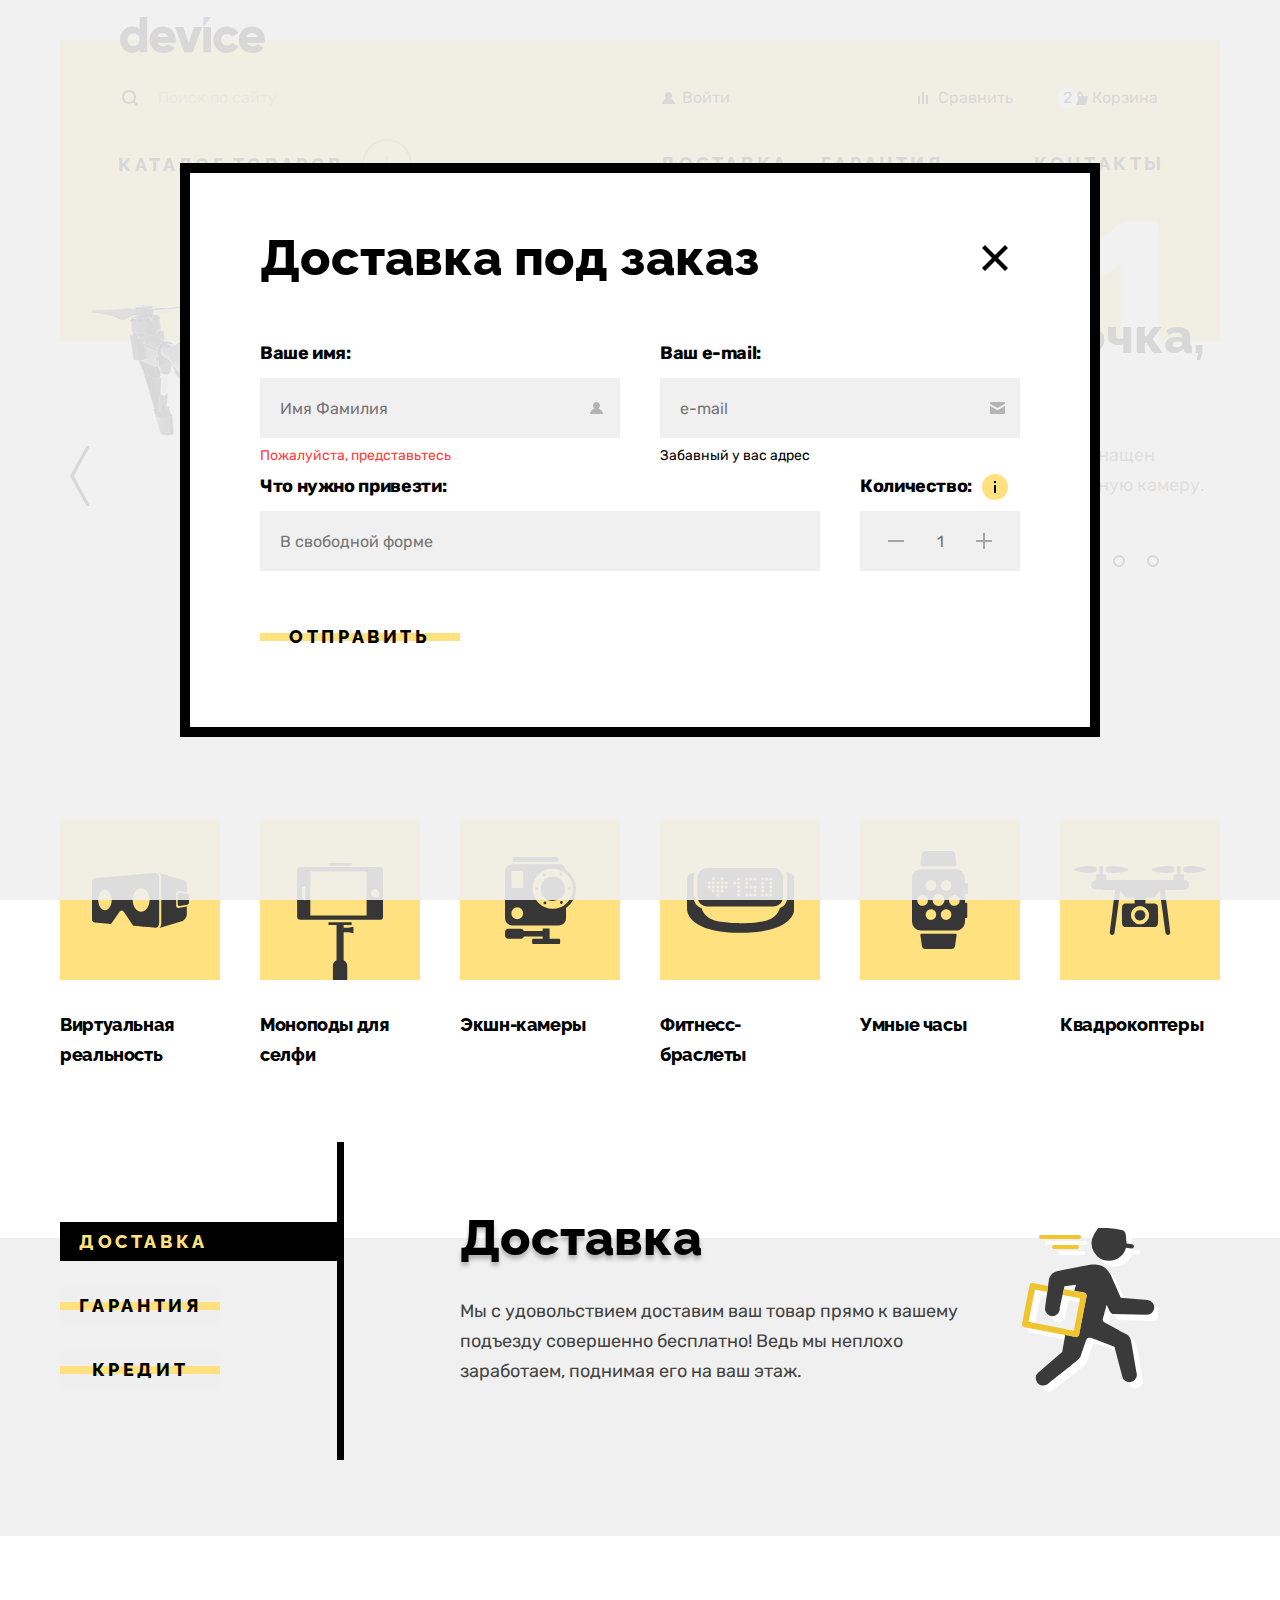
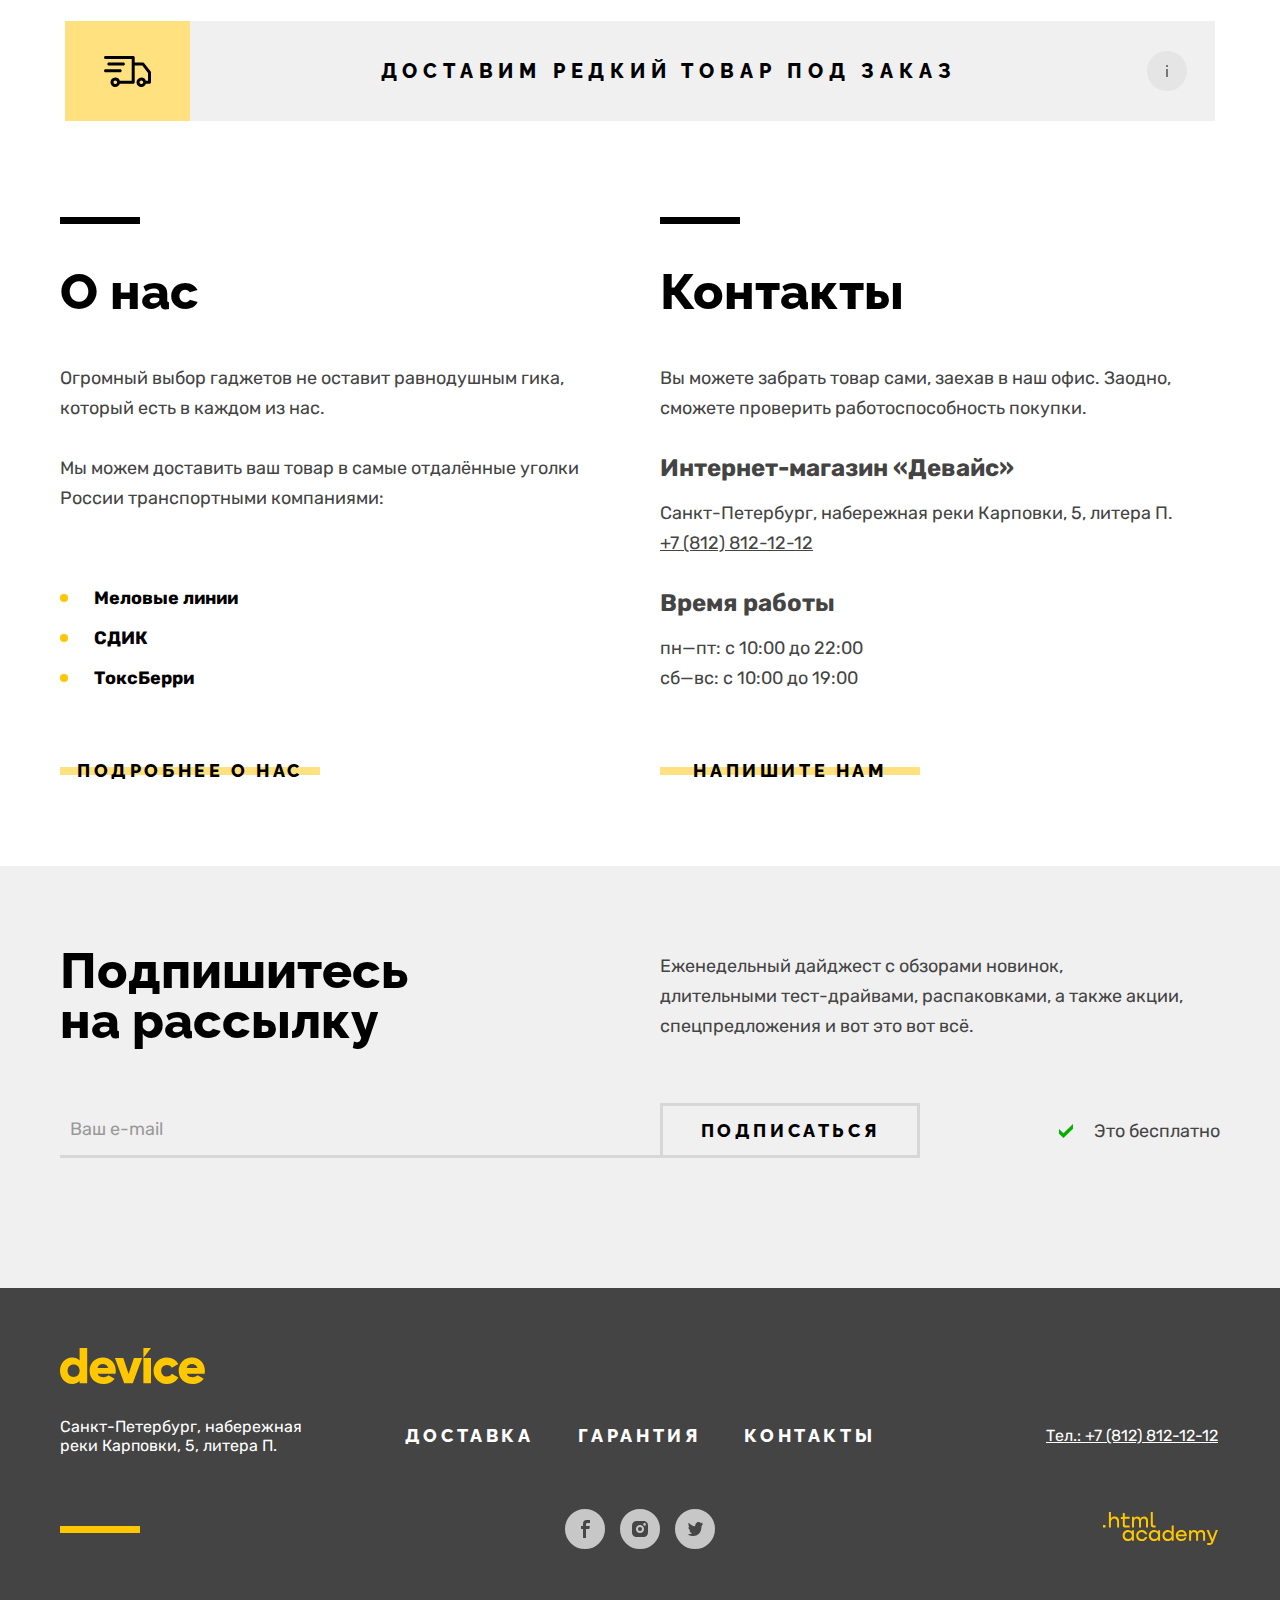
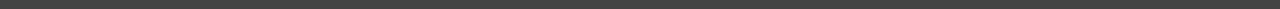
==== commit 7d1497a0: "Декоративные элементы каталог" ====
--- a/index.html
+++ b/index.html
@@ -32,6 +32,32 @@
               </li>
               <li class="navigation-user-item navigation-basket">
                 <a class="navigation-user-link basket-link" href="#"><span class="basket-count">2</span>Корзина</a>
+                <div class="popover popover-basket">
+                  <div class="popover-basket-content">
+                    <h2 class="visually-hidden">Корзина</h2>
+                    <ul class="basket-items">
+                      <li class="basket-item">
+                        <a class="product-link" href="#">
+                          <img src="img/catalog-img/product-1-preview.jpg" width="41" height="43" alt="Любительская селфи-палка">
+                          <span>Любительская селфи-палка</span>
+                        </a>
+                        <a class="delete-btn" href="#"></a>
+                      </li>
+                      <li class="basket-item">
+                        <a class="product-link" href="#">
+                          <img src="img/catalog-img/product-2-preview.jpg" width="41" height="43" alt="Профессиональная селфи-палка">
+                          <span>Профессиональная селфи-палка</span>
+                        </a>
+                        <a class="delete-btn" href="#"></a>
+                      </li>
+                    </ul>
+                    <div class="basket-description">
+                      <span>Товаров: 2</span>
+                      <span>Сумма: 2000 ₽</span>
+                    </div>
+                    <div class="open-basket-wrapper"><a class="open-basket-btn" href="#"><span>Открыть корзину</span></a></div>
+                  </div>
+                </div>
               </li>
             </ul>
           </div>
@@ -41,6 +67,28 @@
                 <span class="catalog-link-title">Каталог товаров</span>
                 <span class="catalog-link-button"></span>
               </a>
+              <div class="dropdown-container">
+                <ul class="catalog-dropdown">
+                  <li class="dropdown-item">
+                    <a class="dropdown-link" href="#">Виртуальная реальность</a>
+                  </li>
+                  <li class="dropdown-item">
+                    <a class="dropdown-link" href="#">Фитнесс-браслеты</a>
+                  </li>
+                  <li class="dropdown-item">
+                    <a class="dropdown-link" href="#">Квадрокоптеры</a>
+                  </li>
+                  <li class="dropdown-item">
+                    <a class="dropdown-link" href="#">Моноподы для селфи</a>
+                  </li>
+                  <li class="dropdown-item">
+                    <a class="dropdown-link" href="#">Умные часы</a>
+                  </li>
+                  <li class="dropdown-item">
+                    <a class="dropdown-link" href="#">Экшн-камеры</a>
+                  </li>
+                </ul>
+              </div>
             </div>
             <ul class="inner-navigation">
               <li class="navigation-list-item">
@@ -234,42 +282,6 @@
             <p class="delivery-text">Доставим редкий товар под заказ</p>
             <span class="delivery-i"></span>
           </a>
-          <div class="order-container visually-hidden">
-            <div class="order-header">
-              <p class="order-title section-title">Доставка под заказ</p>
-              <button class="order-close" type="button"><span class="visually-hidden">Закрыть</span></button>
-            </div>
-            <form class="delivery-form" action="https://echo.htmlacademy.ru/" method="post">
-              <div class="field-group delivery-form-name">
-                <label class="form-label" for="delivery-name">Ваше имя:</label>
-                <input type="text" id="delivery-name" name="delivery-name" placeholder="Имя Фамилия">
-                <p class="prompt prompt-error">Пожалуйста, представьтесь</p>
-              </div>
-              <div class="field-group delivery-form-email">
-                <label class="form-label" for="delivery-email">Ваш e-mail:</label>
-                <input type="email" id="delivery-email" name="delivery-email" placeholder="e-mail">
-                <p class="prompt">Забавный у вас адрес</p>
-              </div>
-              <div class="field-group delivery-form-text">
-                <label class="form-label" for="delivery-text">Что нужно привезти:</label>
-                <input type="text" id="delivery-text" name="delivery-text" placeholder="В свободной форме">
-              </div>
-              <div class="field-group delivery-form-amount">
-                <label class="form-label" for="delivery-amount">
-                  Количество:
-                  <button class="info" type="button">
-                    <span class="visually-hidden">Посмотреть дополнительную информацию</span>
-                  </button>
-                </label>
-                <p class="amount-group">
-                  <span class="amount-minus"></span>
-                  <input type="text" id="delivery-amount" name="delivery-amount">
-                  <span class="amount-plus"></span>
-                </p>
-              </div>
-              <button class="button delivery-submit" type="submit">Отправить</button>
-            </form>
-          </div>
         </section>
         <section class="about-company">
           <h2 class="visually-hidden">О компании</h2>
@@ -379,5 +391,44 @@
         </div>
       </div>
     </footer>
+    <div class="modal">
+      <div class="order-container">
+        <div class="order-header">
+          <p class="order-title section-title">Доставка под заказ</p>
+          <button class="order-close" type="button"><span class="visually-hidden">Закрыть</span></button>
+        </div>
+        <form class="delivery-form" action="https://echo.htmlacademy.ru/" method="post">
+          <div class="field-group delivery-form-name">
+            <label class="form-label" for="delivery-name">Ваше имя:</label>
+            <input type="text" id="delivery-name" name="delivery-name" placeholder="Имя Фамилия">
+            <p class="prompt prompt-error">Пожалуйста, представьтесь</p>
+          </div>
+          <div class="field-group delivery-form-email">
+            <label class="form-label" for="delivery-email">Ваш e-mail:</label>
+            <input type="email" id="delivery-email" name="delivery-email" placeholder="e-mail" required>
+            <p class="prompt prompt-success">Забавный у вас адрес</p>
+          </div>
+          <div class="field-group delivery-form-text">
+            <label class="form-label" for="delivery-text">Что нужно привезти:</label>
+            <input type="text" id="delivery-text" name="delivery-text" placeholder="В свободной форме">
+          </div>
+          <div class="field-group delivery-form-amount">
+            <label class="form-label" for="delivery-amount">Количество:</label>
+            <div class="info">
+              <span class="visually-hidden">Посмотреть дополнительную информацию</span>
+              <div class="popover popover-amount">
+                <p>Постараемся найти, сколько нужно. Привезём сколько получится по требованиям к провозу багажа.</p>
+              </div>
+            </div>
+            <p class="amount-group">
+              <button class="amount-minus" type="button"></button>
+              <input type="number" id="delivery-amount" name="delivery-amount" placeholder="1">
+              <button class="amount-plus" type="button"></button>
+            </p>
+          </div>
+          <button class="button delivery-submit" type="submit">Отправить</button>
+        </form>
+      </div>
+    </div>
   </body>
 </html>
--- a/styles/styles.css
+++ b/styles/styles.css
@@ -120,7 +120,7 @@
   background-color: rgba(175,79,255,1);
 }
 
-.button:active::before {
+.button:not(.services-current):active::before {
   background: none;
 }
 
@@ -257,6 +257,10 @@
   line-height: 19px;
 }
 
+.navigation-user-item {
+  position: relative;
+}
+
 .navigation-user-item:nth-child(3) {
   margin-left: auto;
   margin-right: 40px;
@@ -295,7 +299,7 @@
 .logout-link {
   opacity: 0.3;
   padding-left: 10px;
-margin-left: 1px;
+  margin-left: 1px;
 }
 
 .login {
@@ -322,6 +326,161 @@
   left: 5px;
 }
 
+.popover {
+  position: absolute;
+  background-color: black;
+  box-shadow: 0px 10px 0px rgba(0, 0, 0, 0.1);
+  color: white;
+  z-index: 1;
+  display: none;
+}
+
+.open-popover {
+  display: block;
+}
+
+.popover-basket {
+  min-height: 90px;
+  top: 45px;
+  left: -150px;
+}
+
+.popover::before {
+  content: "";
+  position: absolute;
+  width: 9px;
+  height: 9px;
+  left: 50%;
+  transform: translate(-50%, -5px)  rotate(45deg);
+  background-color: black;
+}
+
+.basket-item {
+  display: flex;
+  width: 280px;
+  padding: 20px;
+}
+
+.basket-item + .basket-item {
+  border-top: 1px solid rgba(255, 255, 255, 0.1);
+}
+
+.product-link {
+  display: flex;
+  width: 244px;
+  color: white;
+}
+
+.product-link img {
+  display: block;
+  margin-right: 23px;
+}
+
+.product-link:hover {
+  opacity: 0.6;
+}
+
+.product-link:focus {
+  color: #AF4FFF;
+  outline: none;
+}
+
+.product-link:focus img {
+  outline: 5px solid #AF4FFF;
+}
+
+.product-link:active {
+  opacity: 0.3;
+  color: white;
+}
+
+.product-link:active img {
+  outline: none;
+}
+
+.delete-btn {
+  display: block;
+  position: relative;
+  width: 25px;
+  height: 25px;
+  margin-left: auto;
+}
+
+.delete-btn::before,
+.delete-btn::after {
+  content: "";
+  position: absolute;
+  height: 2px;
+  width: 15px;
+  background-color: white;
+  top: 11.5px;
+  left: 5px;
+}
+
+.delete-btn::before {
+  transform: rotate(45deg);
+}
+
+.delete-btn::after {
+  transform: rotate(-45deg);
+}
+
+.delete-btn:hover {
+  opacity: 0.6;
+}
+
+.delete-btn:focus {
+  outline: 2px solid #AF4FFF;
+  border-radius: 50%;
+}
+
+.delete-btn:active {
+  opacity: 0.3;
+  outline: none;
+}
+
+.basket-description {
+  display: flex;
+  justify-content: space-between;
+  padding: 13px 20px;
+  background-color: #1A1A1A;
+}
+
+.open-basket-wrapper {
+  padding: 20px;
+}
+
+.open-basket-btn {
+  display: block;
+  padding: 15px 0;
+  background-color: white;
+  font-family: Raleway;
+  font-style: normal;
+  font-weight: 800;
+  font-size: 18px;
+  line-height: 21px;
+  text-align: center;
+  letter-spacing: 0.2em;
+  text-transform: uppercase;
+}
+
+.open-basket-btn:hover {
+  background: #FFE17F;
+}
+
+.open-basket-btn:focus {
+  outline: 5px solid #AF4FFF;
+}
+
+.open-basket-btn:active {
+  outline: none;
+  background: #FFE17F;
+}
+
+.open-basket-btn:active span {
+  opacity: 0.3;
+}
+
 .navigation-logo {
   display: block;
   width: 145px;
@@ -415,6 +574,14 @@
 
 .navigation-list-item:nth-child(3n) .navigation-link {
   margin-right: 0;
+}
+
+.navigation-list-item:focus-within .dropdown-container {
+  display: block;
+}
+
+.catalog-link-group {
+  position: relative;
 }
 
 .catalog-link {
@@ -444,6 +611,56 @@
   opacity: 0.3;
 }
 
+.dropdown-container {
+  display: none;
+  position: absolute;
+  width: 1160px;
+  padding: 20px 0 58px 45px;
+  box-sizing: border-box;
+  background-color: #FFE17F;
+  z-index: 1;
+  left: -60px;
+  top: 80px;
+  font-family: "Rubik", Helvetica, sans-serif;
+  font-style: normal;
+  font-weight: 400;
+  font-size: 16px;
+  line-height: 18px;
+  letter-spacing: normal;
+  text-transform: none;
+}
+
+.catalog-dropdown {
+  display: grid;
+  grid-template-columns: 225px 180px 200px;
+  gap: 19px 16px;
+}
+
+.dropdown-open {
+  display: block;
+}
+
+.dropdown-item:last-child {
+  grid-column: 1 / 4;
+}
+
+.dropdown-link {
+  padding: 3px 15px;
+}
+
+.dropdown-link:hover {
+  opacity: 0.6;
+}
+
+.dropdown-link:focus {
+  outline: 2px solid #AF4FFF;
+  border-radius: 25px;
+}
+
+.dropdown-link:active {
+  opacity: 0.3;
+}
+
 .catalog-link:focus {
   outline: none;
 }
@@ -815,6 +1032,7 @@
 .services-title {
   margin-top: 0;
   margin-bottom: 33px;
+  text-shadow: 0px 4px 4px rgba(0, 0, 0, 0.25);
 }
 
 .services-content {
@@ -907,11 +1125,24 @@
   border-color: white;
 }
 
+.modal {
+  position: fixed;
+  display: flex;
+  width: 100%;
+  height: 100%;
+  background-color: rgba(240, 240, 240, 0.9);
+}
+
+.modal-close {
+  display: none;
+}
+
 .order-container {
   width: 760px;
-  margin: 0 auto;
+  margin: auto;
+  background-color: white;
   border: 10px solid black;
-  padding: 60px 70px 80px 70px;
+  padding: 60px 70px 65px 70px;
 }
 
 .order-header {
@@ -928,13 +1159,29 @@
 
 .order-close {
   display: block;
-  width: 26px;
-  height: 26px;
+  width: 50px;
+  height: 50px;
   margin: 0;
   padding: 0;
   border: none;
+  border-radius: 50%;
   background: none;
   background-image: url("../img/icons/close.svg");
+  background-repeat: no-repeat;
+  background-position: center;
+}
+
+.order-close:hover {
+  opacity: 0.6;
+}
+
+.order-close:focus {
+  outline: 5px solid #AF4FFF;
+}
+
+.order-close:active {
+  outline: none;
+  opacity: 0.3;
 }
 
 .delivery-form {
@@ -964,12 +1211,13 @@
 }
 
 .delivery-form-amount {
+  position: relative;
   grid-area: delivery-form-amount;
 }
 
 .info {
   position: absolute;
-  top: 50%;
+  top: 11px;
   right: 12px;
   width: 26px;
   height: 26px;
@@ -982,12 +1230,40 @@
   background-repeat: no-repeat;
 }
 
+.popover-amount {
+  width: 200px;
+  height: 160px;
+  right: -37px;
+  top: 40px;
+  box-sizing: border-box;
+  font-family: Rubik;
+  font-style: normal;
+  font-weight: normal;
+  font-size: 16px;
+  line-height: 20px;
+}
+
+.popover-amount::before {
+  left: 75%;
+}
+
+.popover-amount p {
+  margin: 0;
+  padding: 19px;
+}
+
+.info:hover .popover-amount {
+  display: block;
+}
+
 .delivery-submit {
   width: 200px;
   grid-area: delivery-submit;
   justify-self: start;
   align-self: auto;
-  margin-top: 45px;
+  margin-top: 30px;
+  padding: 15px 0;
+  background-color: white;
 }
 
 .delivery-form input {
@@ -1017,25 +1293,52 @@
 }
 
 .amount-group {
-  display: grid;
+  position: relative;
   grid-template-columns: 50px 60px 50px;
   padding: 0;
   margin: 0;
 }
 
 .amount-plus, .amount-minus {
-  display: block;
-  background-color: #F0F0F0;
+  position: absolute;
+  width: 32px;
+  height: 32px;
+  top: 50%;
+  transform: translateY(-50%);
+  background-color: transparent;
   background-repeat: no-repeat;
   background-position: center;
+  border: none;
+  border-radius: 50%;
+  opacity: 0.3;
+  cursor: pointer;
 }
 
 .amount-plus {
+  right: 20px;
   background-image: url("../img/icons/plus-icon.svg");
 }
 
 .amount-minus {
+  left: 20px;
   background-image: url("../img/icons/minus-icon.svg");
+}
+
+.amount-plus:hover,
+.amount-minus:hover {
+  opacity: 1;
+}
+
+.amount-plus:focus,
+.amount-minus:focus {
+  opacity: 1;
+  outline: 2px solid #AF4FFF;
+}
+
+.amount-plus:active,
+.amount-minus:active {
+  opacity: 0.1;
+  outline: none;
 }
 
 .amount-group input {
@@ -1043,6 +1346,12 @@
  box-sizing: border-box;
  padding: 5px;
  text-align: center;
+}
+
+.amount-group input::-webkit-inner-spin-button,
+.amount-group input::-webkit-outer-spin-button {
+  appearance: none;
+  margin: 0;
 }
 
 .field-group {
@@ -1067,11 +1376,32 @@
   margin-top: 8px;
   font-size: 14px;
   line-height: 20px;
-  color: black;
+}
+
+.prompt-success {
+  color: #000000;
 }
 
 .prompt-error {
   color: #FF3D3D;
+}
+
+.delivery-form input:hover {
+  background-color: #EBEBEB;
+}
+
+.delivery-form input:focus {
+  outline: 5px solid #AF4FFF;
+}
+
+.delivery-form input:not(:placeholder-shown) {
+  outline: 3px solid #000000;
+  background-color: white;
+}
+
+.delivery-form-error {
+  outline: 3px solid #FF3D3D !important;
+  background-color: white;
 }
 
 .about-company {
@@ -1268,12 +1598,12 @@
 }
 
 .subscribe-button:hover {
-  background-color: black;
+  background-color: black !important;
   color: white;
 }
 
 .subscribe-button:active {
-  background-color: black;
+  background-color: black !important;
   color: rgba(255, 255, 255, 0.3);
   border-color: black;
 }
@@ -1599,7 +1929,7 @@
   border: none;
   padding: 0;
   margin: 0;
-  padding-bottom: 45px;
+  padding-bottom: 32px;
 }
 
 .filter-group {
@@ -1607,14 +1937,197 @@
   padding-top: 12px;
 }
 
+.catalog-filter-title {
+  font-weight: bold;
+  line-height: 20px;
+  letter-spacing: -0.02em;
+  margin-bottom: 36px;
+}
+
+.color-title, .bluetooth-title {
+  margin-bottom: 22px;
+}
+
 .catalog-filter .button {
   display: block;
   width: 100%;
+  padding: 5px 0;
+}
+
+.range-scale {
+  position: relative;
+  margin-bottom: 15px;
+  background-color: #DCDCDC;
+  height: 4px;
+}
+
+.range-bar {
+  position: absolute;
+  height: 4px;
+  background-color: black;
+}
+
+.range-toggle {
+  position: absolute;
+  width: 18px;
+  height: 18px;
+  border: 2px solid #000000;
+  border-radius: 50%;
+  box-sizing: border-box;
+  background: #EBEBEB;
+  cursor: pointer;
+}
+
+.range-toggle:hover {
+  background-color: blanchedalmond;
+}
+
+.range-toggle:focus {
+  border-color: #AF4FFF;
+}
+
+.range-toggle:active {
+  opacity: 1;
+  background-color: black;
+  border-color: black;
+}
+
+.toggle-min {
+  top: -7px;
+  left: 0;
+}
+
+.toggle-max {
+  top: -7px;
+  right: 0;
+}
+
+.range-inputs {
+  display: flex;
+  justify-content: start;
+}
+
+.filter-label {
+  display: flex;
+  width: 100px;
+  font-size: 15px;
+  line-height: 17px;
+}
+
+.filter-label span {
+  opacity: 0.3;
+}
+
+.filter-input {
+  width: 70px;
+  padding: 0 2px;
+  margin: 0;
+  opacity: 0.3;
+  font: inherit;
+  text-align: center;
+  background-color: transparent;
+  border: none;
+  appearance: textfield;
+}
+
+.filter-input::-webkit-inner-spin-button,
+.filter-input::-webkit-outer-spin-button {
+  appearance: none;
+  margin: 0;
+}
+
+.filter-input:focus {
+  outline: none;
+  color: #AF4FFF;
+  opacity: 1;
+}
+
+.filter-input:active {
+  color: black;
+  opacity: 1;
+}
+
+.control {
+  cursor: pointer;
+  position: relative;
+  display: block;
+  padding-left: 37px;
+  margin-bottom: 10px;
+}
+
+.control-mark {
+  position: absolute;
+  left: 0;
+  top: 50%;
+  transform: translateY(-50%);
+  display: flex;
+  width: 20px;
+  height: 20px;
+  border: 2px solid #000000;
+  box-sizing: border-box;
+  border-radius: 3px;
+  background-repeat: no-repeat;
+  background-position: center;
+  opacity: 0.3;
+}
+
+.control-mark svg {
+  margin: auto;
+  fill: transparent;
+}
+
+.control-input[type="radio"] + .control-mark {
+  border-radius: 50%;
 }
 
 .control-label {
   font-size: 16px;
   line-height: 19px;
+}
+
+.control-input[type="checkbox"]:checked + .control-mark {
+  opacity: 1;
+}
+
+.control-input[type="checkbox"]:checked + .control-mark svg {
+  fill: black;
+}
+
+.control-input[type="radio"]:checked + .control-mark {
+  opacity: 1;
+}
+
+.control-input[type="radio"]:checked + .control-mark::before {
+  content: "";
+  position: absolute;
+  top: 50%;
+  left: 50%;
+  transform: translate(-50%, -50%);
+  width: 8px;
+  height: 8px;
+  background-color: black;
+  border-radius: 50%;
+}
+
+.control-input:checked:hover + .control-mark {
+  opacity: 0.5;
+}
+
+.control-input:focus + .control-mark {
+  outline: none;
+  border-color: #AF4FFF;
+}
+
+.control-input:checked:focus + .control-mark svg {
+  fill: #AF4FFF;
+}
+
+.control-input[type="radio"]:checked:focus + .control-mark::before {
+  background-color: #AF4FFF;
+}
+
+.control-input:checked:active + .control-mark {
+  opacity: 0.2;
 }
 
 .products-sort {
@@ -1632,12 +2145,6 @@
   text-transform: uppercase;
 }
 
-.catalog-filter-title {
-  font-weight: bold;
-  line-height: 20px;
-  letter-spacing: -0.02em;
-}
-
 .sorting-type {
   display: flex;
   align-items: center;
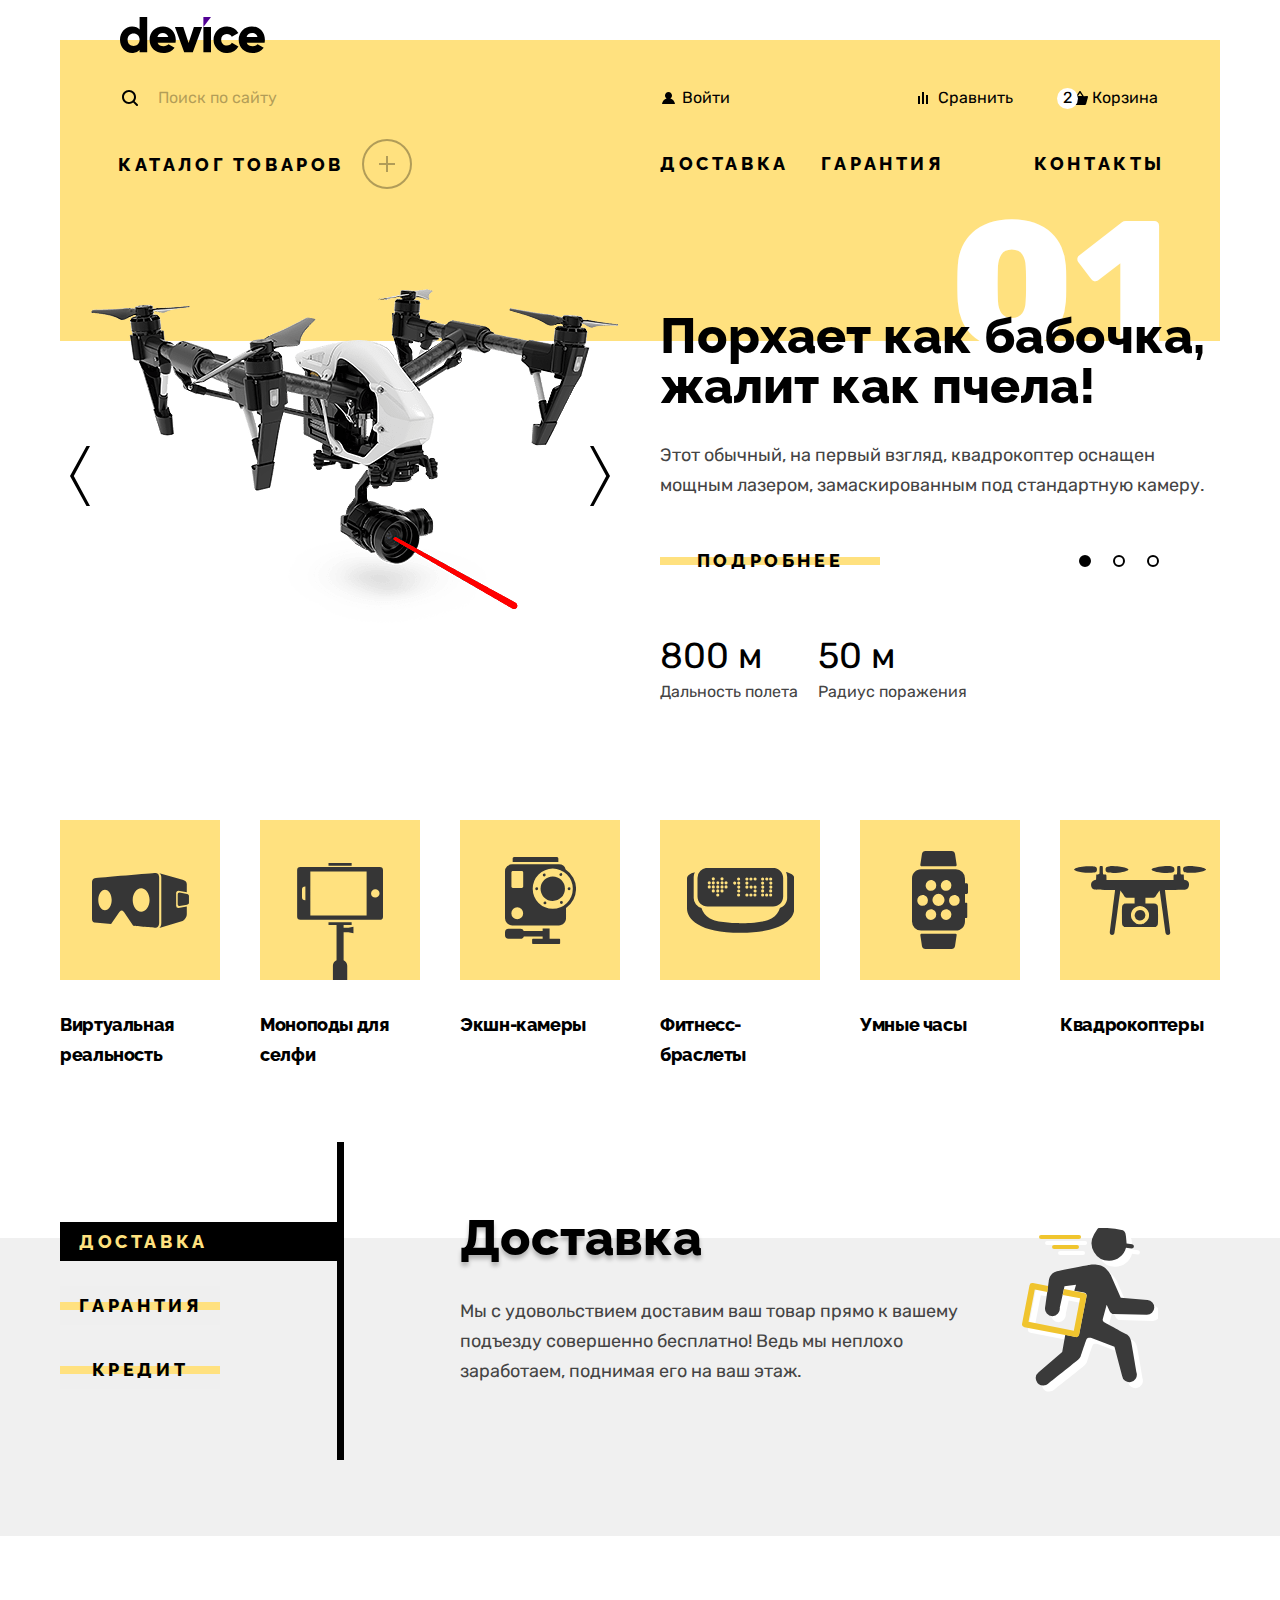
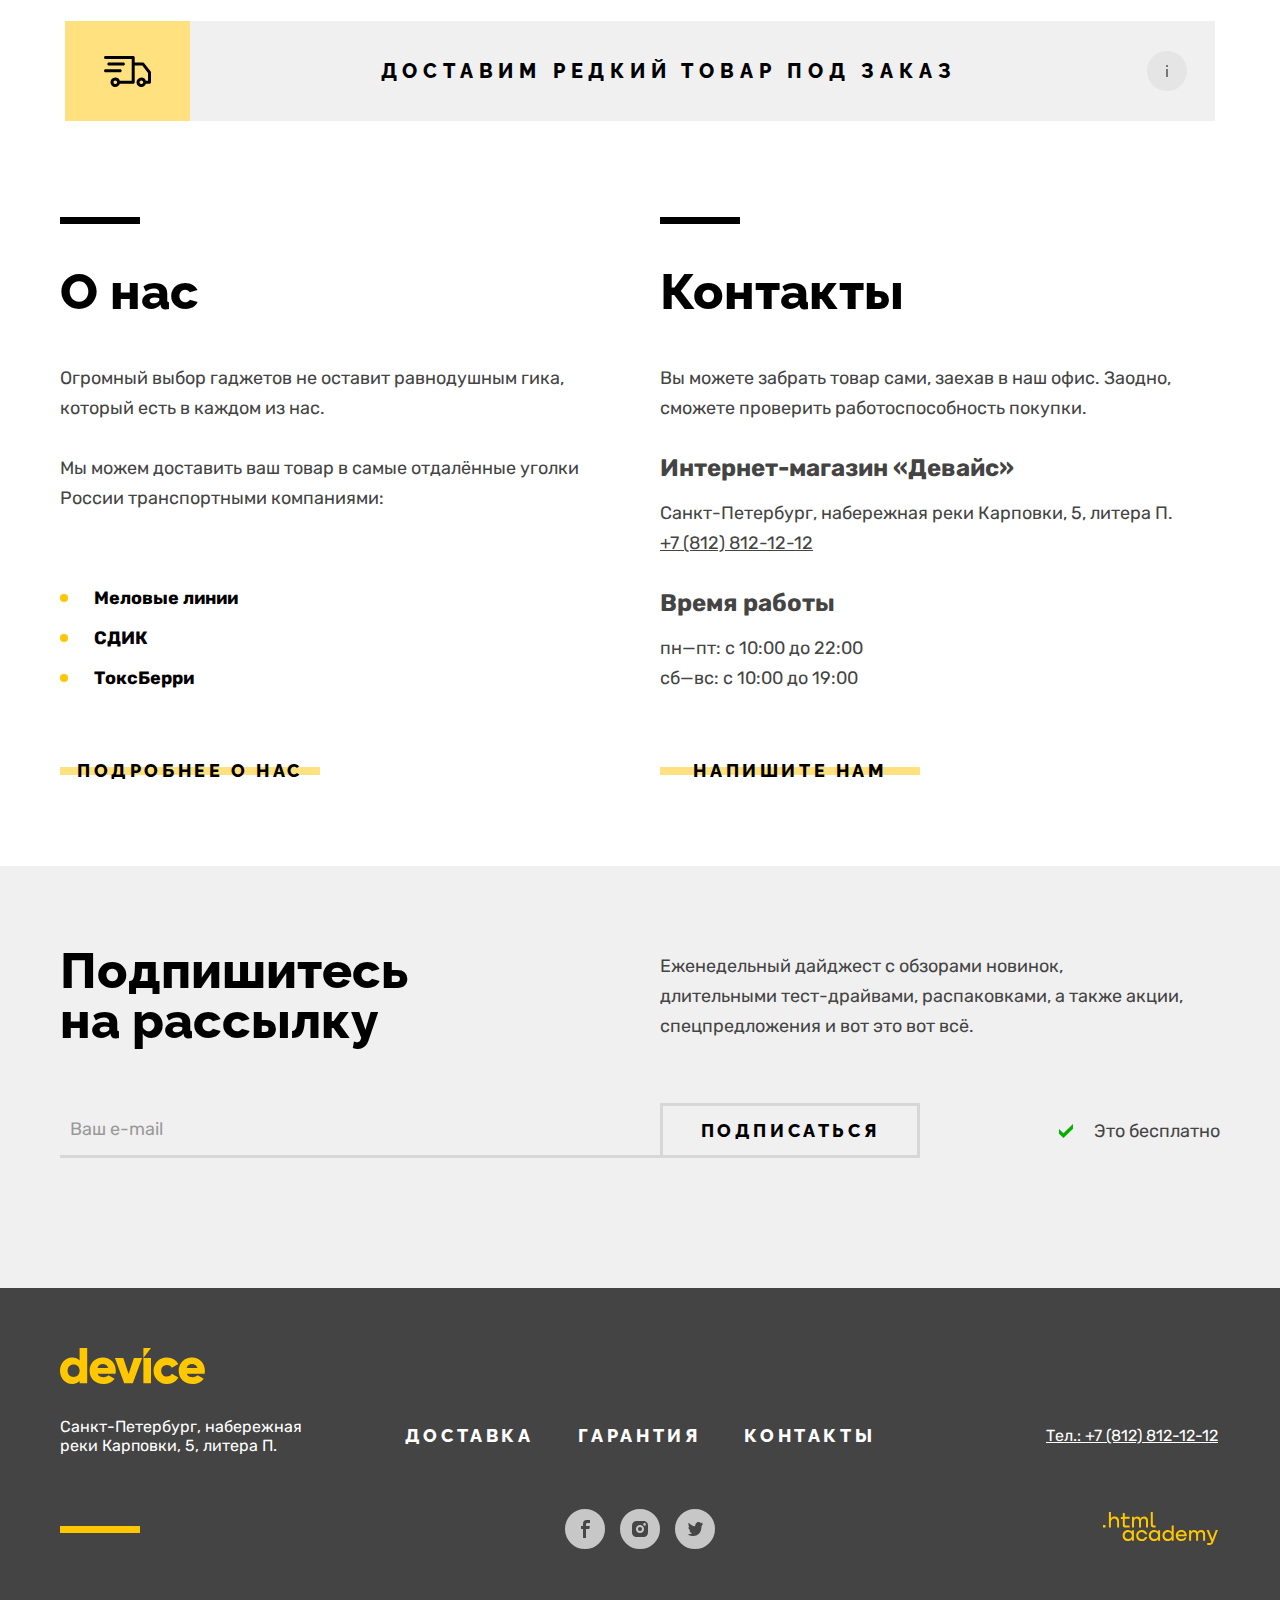
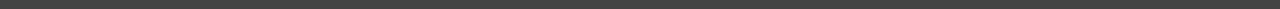
==== commit 76451f65: "Устранены недостатки" ====
--- a/index.html
+++ b/index.html
@@ -391,7 +391,7 @@
         </div>
       </div>
     </footer>
-    <div class="modal">
+    <div class="modal modal-close">
       <div class="order-container">
         <div class="order-header">
           <p class="order-title section-title">Доставка под заказ</p>
--- a/styles/styles.css
+++ b/styles/styles.css
@@ -584,6 +584,14 @@
   position: relative;
 }
 
+.catalog-link-group:hover {
+  z-index: 1;
+}
+
+.catalog-link-group:hover .dropdown-container {
+  display: block;
+}
+
 .catalog-link {
   display: flex;
   align-items: center;
@@ -2118,6 +2126,10 @@
   border-color: #AF4FFF;
 }
 
+.control-input:focus ~ .control-label {
+  color: #AF4FFF;
+}
+
 .control-input:checked:focus + .control-mark svg {
   fill: #AF4FFF;
 }
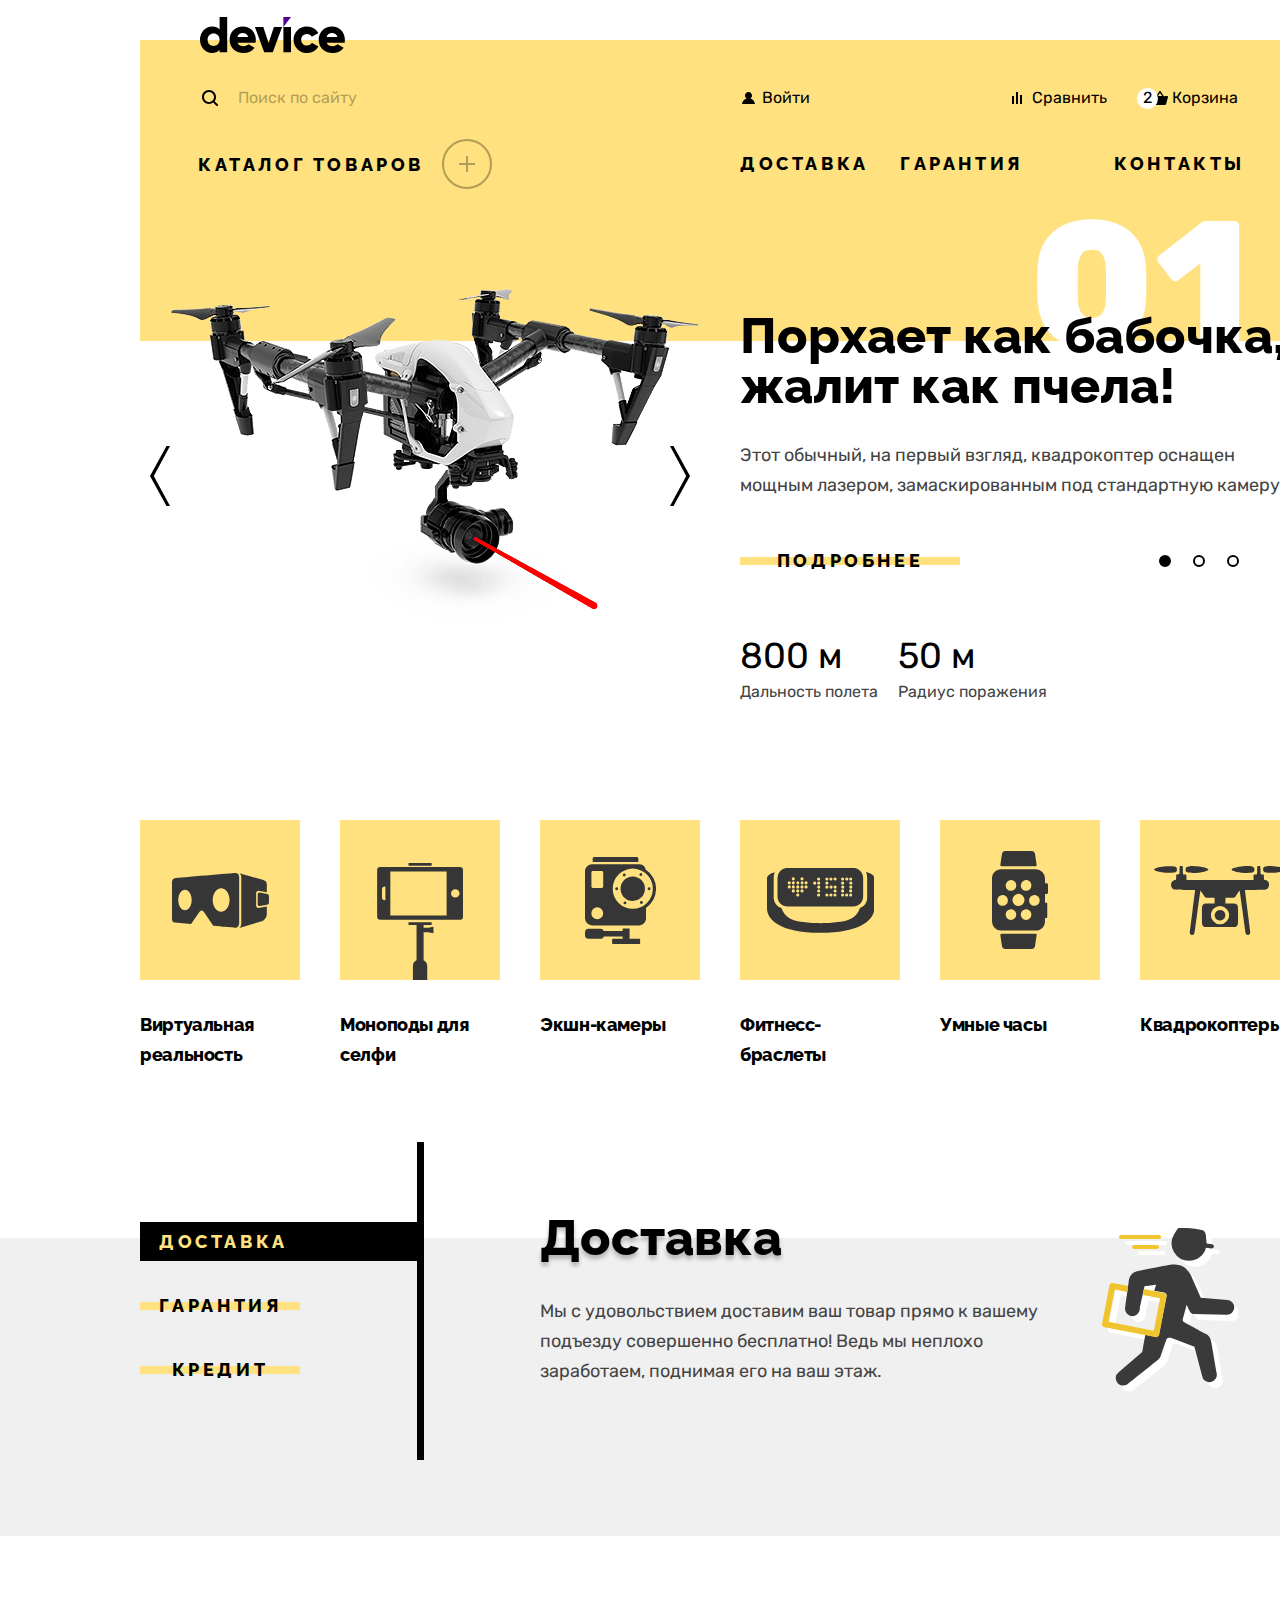
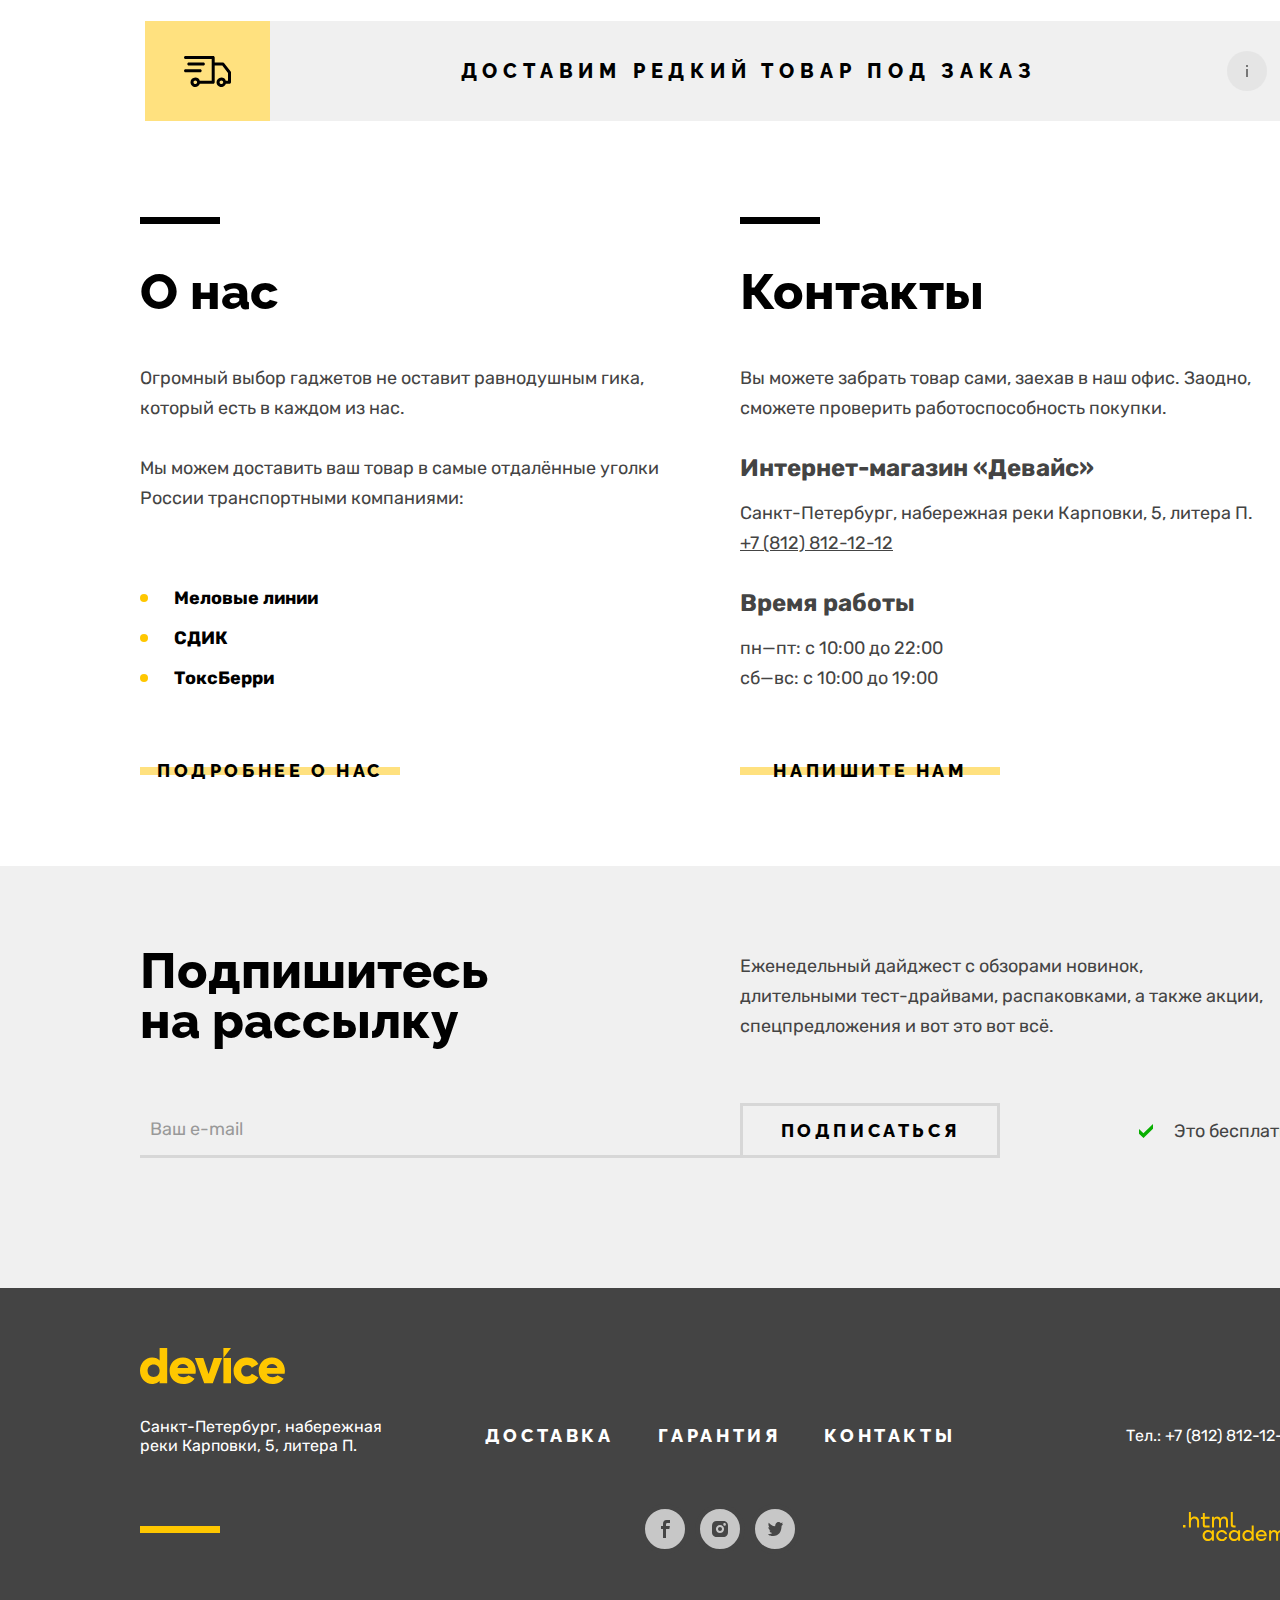
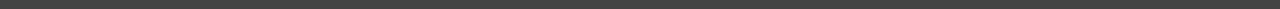
==== commit 8695b001: "Проверка по критериям" ====
--- a/index.html
+++ b/index.html
@@ -2,6 +2,7 @@
 <html lang="ru">
   <head>
     <meta charset="utf-8">
+    <link rel="icon" type="image/png" sizes="32x32" href="img/favicon-32x32.png">
     <link rel="stylesheet" href="styles/styles.css">
     <title>HTML Academy: Девайс</title>
   </head>
@@ -10,7 +11,7 @@
       <div class="page-container">
         <nav class="navigation">
           <a class="navigation-logo" href="#">
-            <img class="header-logo" src="img/main-logo.svg" width="145" height="36" alt="Логотип интернет-магазина Девайс">
+            <img class="header-logo" src="img/main-logo.svg" width="145" height="36" alt="Логотип интернет-магазина Девайс.">
           </a>
           <div class="navigation-user">
             <div class="navigation-user-item navigation-search">
@@ -32,31 +33,29 @@
               </li>
               <li class="navigation-user-item navigation-basket">
                 <a class="navigation-user-link basket-link" href="#"><span class="basket-count">2</span>Корзина</a>
-                <div class="popover popover-basket">
-                  <div class="popover-basket-content">
-                    <h2 class="visually-hidden">Корзина</h2>
-                    <ul class="basket-items">
-                      <li class="basket-item">
-                        <a class="product-link" href="#">
-                          <img src="img/catalog-img/product-1-preview.jpg" width="41" height="43" alt="Любительская селфи-палка">
-                          <span>Любительская селфи-палка</span>
-                        </a>
-                        <a class="delete-btn" href="#"></a>
-                      </li>
-                      <li class="basket-item">
-                        <a class="product-link" href="#">
-                          <img src="img/catalog-img/product-2-preview.jpg" width="41" height="43" alt="Профессиональная селфи-палка">
-                          <span>Профессиональная селфи-палка</span>
-                        </a>
-                        <a class="delete-btn" href="#"></a>
-                      </li>
-                    </ul>
-                    <div class="basket-description">
-                      <span>Товаров: 2</span>
-                      <span>Сумма: 2000 ₽</span>
-                    </div>
-                    <div class="open-basket-wrapper"><a class="open-basket-btn" href="#"><span>Открыть корзину</span></a></div>
-                  </div>
+                <div class="popover popover-basket close-popover">
+                  <h2 class="visually-hidden">Корзина</h2>
+                   <ul class="basket-items">
+                     <li class="basket-item">
+                       <a class="product-link" href="#">
+                         <img src="img/catalog-img/product-1-preview.jpg" width="41" height="43" alt="Любительская селфи-палка.">
+                         <span>Любительская селфи-палка</span>
+                       </a>
+                       <a class="delete-btn" href="#"></a>
+                     </li>
+                     <li class="basket-item">
+                       <a class="product-link" href="#">
+                         <img src="img/catalog-img/product-2-preview.jpg" width="41" height="43" alt="Профессиональная селфи-палка.">
+                         <span>Профессиональная селфи-палка</span>
+                       </a>
+                       <a class="delete-btn" href="#"></a>
+                     </li>
+                   </ul>
+                   <div class="basket-description">
+                     <span>Товаров: 2</span>
+                     <span>Сумма: 2000 ₽</span>
+                   </div>
+                   <div class="open-basket-wrapper"><a class="open-basket-btn" href="#"><span>Открыть корзину</span></a></div>
                 </div>
               </li>
             </ul>
@@ -112,7 +111,7 @@
           <h2 class="visually-hidden">Популярные товары</h2>
           <div class="slide">
             <div class="slide-gallery">
-              <img class="slide-image" src="img/slider-img/slider-1.png" width="560" height="560" alt="Квадрокоптер с лазером">
+              <img class="slide-image" src="img/slider-img/slider-1.png" width="560" height="560" alt="Квадрокоптер с лазером.">
               <button class="slide-button gallery-prev" type="button">
                 <span class="visually-hidden">Предыдущее фото</span>
               </button>
@@ -139,7 +138,7 @@
           </div>
           <div class="slide visually-hidden">
             <div class="slide-gallery">
-              <img class="slide-image" src="img/slider-img/slider-2.png" width="560" height="560" alt="Мотивирующий фитнесс браслет">
+              <img class="slide-image" src="img/slider-img/slider-2.png" width="560" height="560" alt="Мотивирующий фитнесс браслет.">
               <button class="slide-button gallery-prev" type="button">
                 <span class="visually-hidden">Предыдущее фото</span>
               </button>
@@ -331,7 +330,7 @@
     <footer class="footer">
       <div class="page-container">
         <a class="footer-logo" href="#">
-          <img class="footer-logo" src="img/footer-logo.svg" width="145" height="36"  alt="Логотип интернет-магазина Девайс">
+          <img class="footer-logo" src="img/footer-logo.svg" width="145" height="36"  alt="Логотип интернет-магазина Девайс.">
         </a>
         <div class="footer-group">
           <address class="footer-contacts">
@@ -357,14 +356,14 @@
           <ul class="social-links">
             <li class="social-links-item">
               <a class="social-link" href="https://www.facebook.com/htmlacademy">
-                <svg width="40" height="40" viewBox="0 0 40 40" fill="none" xmlns="http://www.w3.org/2000/svg">
+                <svg width="40" height="40" viewBox="0 0 40 40" fill="none" role="img" aria-label="Facebook." xmlns="http://www.w3.org/2000/svg">
                 <path d="M22.5 14H25V11H21.6C18.8 11 18 12.7 18 15.2V17H16V20H18V29H21V20H24.3L24.9 17H21V15.5C21 14.7 21.3 14 22.5 14Z" />
                 </svg>
               </a>
             </li>
             <li class="social-links-item">
               <a class="social-link" href="https://www.instagram.com/htmlacademy">
-                <svg width="40" height="40" viewBox="0 0 40 40" fill="none" xmlns="http://www.w3.org/2000/svg">
+                <svg width="40" height="40" viewBox="0 0 40 40" fill="none" role="img" aria-label="Instagram." xmlns="http://www.w3.org/2000/svg">
                   <path d="M20 22C21.1046 22 22 21.1046 22 20C22 18.8954 21.1046 18 20 18C18.8954 18 18 18.8954 18 20C18 21.1046 18.8954 22 20 22Z"/>
                   <path d="M26.7 13.3C25.8 12.4 24.7 12 23.3 12H16.7C13.9 12 12 13.9 12 16.7V23.3C12 24.7 12.4 25.9 13.4 26.7C14.3 27.6 15.4 28 16.7 28H23.3C24.7 28 25.9 27.6 26.7 26.7C27.5 25.8 28 24.7 28 23.3V16.7C28 15.3 27.6 14.1 26.7 13.3ZM20 24.1C17.8 24.1 15.9 22.3 15.9 20C15.9 17.7 17.8 15.9 20 15.9C22.2 15.9 24.1 17.7 24.1 20C24.1 22.3 22.2 24.1 20 24.1ZM24.6 16.7C23.9 16.7 23.3 16.2 23.3 15.4C23.3 14.6 23.8 14.1 24.6 14.1C25.3 14.1 25.9 14.7 25.9 15.4C25.9 16.1 25.3 16.7 24.6 16.7Z"/>
                   </svg>
@@ -372,7 +371,7 @@
             </li>
             <li class="social-links-item">
               <a class="social-link" href="https://twitter.com/htmlacademy_ru">
-                <svg width="40" height="40" viewBox="0 0 40 40" fill="none" xmlns="http://www.w3.org/2000/svg">
+                <svg width="40" height="40" viewBox="0 0 40 40" fill="none" role="img" aria-label="Twitter." xmlns="http://www.w3.org/2000/svg">
                   <g clip-path="url(#clip0)">
                   <path d="M22.7 13.1C24.2 12.6 25.3 13.4 25.9 14.2C26.4 14 27 13.8 27.6 13.6C27.6 14.4 27.1 15 26.8 15.2C27.5 15.4 28 14.8 28 14.8C27.9 15.7 27.1 16.5 26.6 16.7C26.4 23 23.8 27.1 17.7 27C17.2 27 17.8 27 17.3 27C17 27 13.6 26.6 13 25.2C15 25.4 16.4 24.8 17.1 24.1C16.3 23.8 14.7 23.7 14.5 21.3C14.8 21.5 15 21.6 15.6 21.5C14.5 20.7 13.3 20 13.4 18C13.7 18.3 14.3 18.5 14.6 18.4C14 18.2 12.8 15.3 13.8 13.8C15.4 15.5 17.1 17.2 20.1 17.3C20.3 15.2 21.1 13.8 22.7 13.1Z"/>
                   </g>
@@ -386,7 +385,7 @@
             </li>
           </ul>
           <a class="ha-logo" href="https://htmlacademy.ru/">
-            <svg width="115" height="34" fill="none" xmlns="http://www.w3.org/2000/svg"><path d="M0 12.9v2.6h2.5v-2.6H0ZM11.6 4.5c-1.6 0-2.8.7-3.6 1.7h-.1V0h-2v15.5h2v-5.3c0-2.1 1.3-3.6 3.3-3.6 1.8 0 2.9 1.4 2.9 3.2v5.7h2V9.4c.1-3-1.8-4.9-4.5-4.9ZM26.6 4.8h-4.8V1.1h-2v3.8h-1.9v2h1.9v6c0 1.7 1 2.7 2.7 2.7h4.1v-2h-3.7c-.7 0-1.1-.4-1.1-1.1V6.8h4.8v-2ZM41.1 4.6c-1.6 0-2.9.8-3.5 2.1h-.1c-.6-1.2-1.8-2.1-3.4-2.1-1.4 0-2.5.8-3.1 1.8h-.1V4.8H29v10.6h2V10c0-2 1-3.5 2.6-3.5 1.5 0 2.4 1 2.4 2.6v6.3h2V9.8c0-2.4 1.4-3.3 2.6-3.3 1.5 0 2.4 1 2.4 2.6v6.3h2V8.9c.1-2.5-1.4-4.3-3.9-4.3ZM47.8 12.7c0 1.7 1 2.7 2.8 2.7h2v-2h-1.7c-.7 0-1.1-.4-1.1-1.1V0h-2v12.7ZM28.9 19.7c-.9-1.1-2.2-1.8-3.9-1.8-3.1 0-5.4 2.3-5.4 5.6s2.3 5.6 5.4 5.6c1.8 0 3-.8 3.8-1.9h.1v1.6h2V18.2h-2v1.5Zm-3.6 7.4c-2.2 0-3.6-1.6-3.6-3.6s1.4-3.6 3.6-3.6 3.6 1.6 3.6 3.6c0 1.9-1.4 3.6-3.6 3.6ZM44.2 22c-.5-2.4-2.6-4.1-5.4-4.1a5.4 5.4 0 0 0-5.6 5.6c0 3.1 2.2 5.6 5.6 5.6 2.8 0 4.9-1.8 5.4-4.2h-2.1a3.4 3.4 0 0 1-3.3 2.3c-2.2 0-3.6-1.6-3.6-3.6s1.4-3.6 3.6-3.6c1.6 0 2.8 1 3.3 2.2h2.1V22ZM55.1 19.7c-.9-1.1-2.2-1.8-3.9-1.8-3.1 0-5.4 2.3-5.4 5.6s2.3 5.6 5.4 5.6c1.8 0 3-.8 3.8-1.9h.1v1.6h2V18.2h-2v1.5Zm-3.6 7.4c-2.2 0-3.6-1.6-3.6-3.6s1.4-3.6 3.6-3.6 3.6 1.6 3.6 3.6c0 1.9-1.5 3.6-3.6 3.6ZM68.7 19.8c-.9-1.1-2.2-1.9-3.9-1.9-3.1 0-5.4 2.3-5.4 5.6s2.2 5.6 5.4 5.6c1.7 0 3-.8 3.8-1.8h.1v1.5h2V13.4h-2v6.4Zm-3.6 7.3c-2.2 0-3.6-1.6-3.6-3.6s1.4-3.6 3.6-3.6 3.6 1.6 3.6 3.6c-.1 2-1.5 3.6-3.6 3.6ZM78.3 17.9c-3.3 0-5.5 2.5-5.5 5.6 0 3 2.1 5.6 5.5 5.6 2.5 0 4.5-1.3 5.2-3.6h-2.1c-.5 1-1.6 1.6-3 1.6-1.9 0-3.3-1.3-3.4-2.9h8.8c.2-3.6-2-6.3-5.5-6.3Zm0 1.9c1.7 0 3 1 3.3 2.6h-6.5c.3-1.5 1.5-2.6 3.2-2.6ZM98.2 17.9c-1.6 0-2.9.8-3.6 2h-.1c-.6-1.2-1.8-2-3.4-2-1.4 0-2.5.7-3.1 1.8v-1.5h-1.9v10.6h2v-5.4c0-2 1-3.4 2.6-3.5 1.5 0 2.4 1 2.4 2.6v6.3h2v-5.6c0-2.4 1.4-3.3 2.6-3.3 1.5 0 2.4 1 2.4 2.6v6.3h2v-6.5c.1-2.6-1.4-4.4-3.9-4.4ZM109.4 27l-3.6-8.9h-2.2l4.8 11.6c-.3.9-.7 1.2-1.7 1.2h-2.5v2h2.5c1.8 0 2.8-.8 3.5-2.6l4.7-12.2h-2.1l-3.4 8.9Z"/></svg>
+            <svg width="115" height="34" fill="none" role="img" viewBox="0 0 115 34" aria-label="Ссылка на сайт HTML-Academy." xmlns="http://www.w3.org/2000/svg"><path d="M0 12.9v2.6h2.5v-2.6H0ZM11.6 4.5c-1.6 0-2.8.7-3.6 1.7h-.1V0h-2v15.5h2v-5.3c0-2.1 1.3-3.6 3.3-3.6 1.8 0 2.9 1.4 2.9 3.2v5.7h2V9.4c.1-3-1.8-4.9-4.5-4.9ZM26.6 4.8h-4.8V1.1h-2v3.8h-1.9v2h1.9v6c0 1.7 1 2.7 2.7 2.7h4.1v-2h-3.7c-.7 0-1.1-.4-1.1-1.1V6.8h4.8v-2ZM41.1 4.6c-1.6 0-2.9.8-3.5 2.1h-.1c-.6-1.2-1.8-2.1-3.4-2.1-1.4 0-2.5.8-3.1 1.8h-.1V4.8H29v10.6h2V10c0-2 1-3.5 2.6-3.5 1.5 0 2.4 1 2.4 2.6v6.3h2V9.8c0-2.4 1.4-3.3 2.6-3.3 1.5 0 2.4 1 2.4 2.6v6.3h2V8.9c.1-2.5-1.4-4.3-3.9-4.3ZM47.8 12.7c0 1.7 1 2.7 2.8 2.7h2v-2h-1.7c-.7 0-1.1-.4-1.1-1.1V0h-2v12.7ZM28.9 19.7c-.9-1.1-2.2-1.8-3.9-1.8-3.1 0-5.4 2.3-5.4 5.6s2.3 5.6 5.4 5.6c1.8 0 3-.8 3.8-1.9h.1v1.6h2V18.2h-2v1.5Zm-3.6 7.4c-2.2 0-3.6-1.6-3.6-3.6s1.4-3.6 3.6-3.6 3.6 1.6 3.6 3.6c0 1.9-1.4 3.6-3.6 3.6ZM44.2 22c-.5-2.4-2.6-4.1-5.4-4.1a5.4 5.4 0 0 0-5.6 5.6c0 3.1 2.2 5.6 5.6 5.6 2.8 0 4.9-1.8 5.4-4.2h-2.1a3.4 3.4 0 0 1-3.3 2.3c-2.2 0-3.6-1.6-3.6-3.6s1.4-3.6 3.6-3.6c1.6 0 2.8 1 3.3 2.2h2.1V22ZM55.1 19.7c-.9-1.1-2.2-1.8-3.9-1.8-3.1 0-5.4 2.3-5.4 5.6s2.3 5.6 5.4 5.6c1.8 0 3-.8 3.8-1.9h.1v1.6h2V18.2h-2v1.5Zm-3.6 7.4c-2.2 0-3.6-1.6-3.6-3.6s1.4-3.6 3.6-3.6 3.6 1.6 3.6 3.6c0 1.9-1.5 3.6-3.6 3.6ZM68.7 19.8c-.9-1.1-2.2-1.9-3.9-1.9-3.1 0-5.4 2.3-5.4 5.6s2.2 5.6 5.4 5.6c1.7 0 3-.8 3.8-1.8h.1v1.5h2V13.4h-2v6.4Zm-3.6 7.3c-2.2 0-3.6-1.6-3.6-3.6s1.4-3.6 3.6-3.6 3.6 1.6 3.6 3.6c-.1 2-1.5 3.6-3.6 3.6ZM78.3 17.9c-3.3 0-5.5 2.5-5.5 5.6 0 3 2.1 5.6 5.5 5.6 2.5 0 4.5-1.3 5.2-3.6h-2.1c-.5 1-1.6 1.6-3 1.6-1.9 0-3.3-1.3-3.4-2.9h8.8c.2-3.6-2-6.3-5.5-6.3Zm0 1.9c1.7 0 3 1 3.3 2.6h-6.5c.3-1.5 1.5-2.6 3.2-2.6ZM98.2 17.9c-1.6 0-2.9.8-3.6 2h-.1c-.6-1.2-1.8-2-3.4-2-1.4 0-2.5.7-3.1 1.8v-1.5h-1.9v10.6h2v-5.4c0-2 1-3.4 2.6-3.5 1.5 0 2.4 1 2.4 2.6v6.3h2v-5.6c0-2.4 1.4-3.3 2.6-3.3 1.5 0 2.4 1 2.4 2.6v6.3h2v-6.5c.1-2.6-1.4-4.4-3.9-4.4ZM109.4 27l-3.6-8.9h-2.2l4.8 11.6c-.3.9-.7 1.2-1.7 1.2h-2.5v2h2.5c1.8 0 2.8-.8 3.5-2.6l4.7-12.2h-2.1l-3.4 8.9Z"/></svg>
           </a>
         </div>
       </div>
@@ -430,5 +429,6 @@
         </form>
       </div>
     </div>
+    <script src="js/script.js"></script>
   </body>
 </html>
--- a/styles/styles.css
+++ b/styles/styles.css
@@ -35,36 +35,43 @@
 }
 
 body {
+  min-width: 1440px;
   margin: 0;
   display: flex;
   flex-direction: column;
   min-height: 100%;
-  font-family: "Rubik", Helvetica, sans-serif;
+  font-family: "Rubik", "Helvetica", sans-serif;
   font-style: normal;
   font-weight: 400;
   font-size: 18px;
   line-height: 30px;
   color: #444444;
-  background-color: #FFF;
-}
-
-a {
-  text-decoration: none;
-  color: black;
-}
-
-ul {
-  list-style-type: none;
-  margin: 0;
-  padding: 0;
-}
-
-input[type=text]::-ms-clear {  display: none; width : 0; height: 0; }
-input[type=text]::-ms-reveal {  display: none; width : 0; height: 0; }
+  background-color: #ffffff;
+}
+
+img {
+  max-width: 100%;
+  object-fit: contain;
+}
+
+input[type="text"]::-ms-clear {
+  display: none;
+  width: 0;
+  height: 0;
+}
+
+input[type="text"]::-ms-reveal {
+  display: none;
+  width: 0;
+  height: 0;
+}
+
 input[type="search"]::-webkit-search-decoration,
 input[type="search"]::-webkit-search-cancel-button,
 input[type="search"]::-webkit-search-results-button,
-input[type="search"]::-webkit-search-results-decoration { display: none; }
+input[type="search"]::-webkit-search-results-decoration {
+  display: none;
+}
 
 .visually-hidden {
   position: absolute;
@@ -79,14 +86,14 @@
 
 .button {
   position: relative;
-  font-family: "Raleway", Helvetica, sans-serif;
+  font-family: "Raleway", "Helvetica", sans-serif;
   font-weight: 800;
   font-size: 18px;
   line-height: 21px;
   letter-spacing: 0.2em;
   text-transform: uppercase;
   text-align: center;
-  color: black;
+  color: #000000;
   border: none;
   z-index: 0;
 }
@@ -99,13 +106,13 @@
   left: 0;
   right: 0;
   margin-top: -4px;
-  background-color: rgba(255,225,127,1);
+  background-color: rgba(255, 225, 127, 1);
   z-index: -1;
 }
 
 .button:not(.services-current):hover,
 .button:not(.services-current):active {
-  background: #FFE17F;
+  background: #ffe17f;
 }
 
 .button:focus {
@@ -117,7 +124,7 @@
 }
 
 .button:not(.services-current):focus::before {
-  background-color: rgba(175,79,255,1);
+  background-color: rgba(175, 79, 255, 1);
 }
 
 .button:not(.services-current):active::before {
@@ -134,11 +141,11 @@
 }
 
 .section-title {
-  font-family: "Raleway", Helvetica, sans-serif;
+  font-family: "Raleway", "Helvetica", sans-serif;
   font-weight: 800;
   font-size: 50px;
   line-height: 50px;
-  color: black;
+  color: #000000;
 }
 
 /* Header start */
@@ -150,8 +157,8 @@
 .navigation {
   display: flex;
   flex-direction: column;
-  background-color: #FFE17F;
-  color: black;
+  background-color: #ffe17f;
+  color: #000000;
 }
 
 .navigation-search {
@@ -176,7 +183,7 @@
   background-image: url("../img/icons/search-icon.svg");
   background-repeat: no-repeat;
   background-position: 16px center;
-  font-family: "Rubik", Helvetica, sans-serif;
+  font-family: "Rubik", "Helvetica", sans-serif;
   font-style: normal;
   font-weight: 400;
   font-size: 16px;
@@ -192,10 +199,10 @@
   padding: 8px 0;
   margin: 0;
   background: none;
-  border: 2px solid #AF4FFF;
+  border: 2px solid #af4fff;
   box-sizing: border-box;
   border-radius: 0 20px 20px 0;
-  font-family: "Rubik", Helvetica, sans-serif;
+  font-family: "Rubik", "Helvetica", sans-serif;
   font-style: normal;
   font-weight: 400;
   font-size: 16px;
@@ -203,12 +210,12 @@
 }
 
 .search-input::placeholder {
-  font-family: "Rubik", Helvetica, sans-serif;
+  font-family: "Rubik", "Helvetica", sans-serif;
   font-style: normal;
   font-weight: 400;
   font-size: 16px;
   line-height: 19px;
-  color: black;
+  color: #000000;
   opacity: 0.3;
 }
 
@@ -218,34 +225,34 @@
 
 .search-input:focus {
   outline: none;
-  border-color: #AF4FFF;
+  border-color: #af4fff;
   border-radius: 20px;
 }
 
 .search-input:valid {
   width: 358px;
   border-radius: 20px 0 0 20px;
-  border-color: black;
+  border-color: #000000;
 }
 
 .search-input:valid + .search-button {
   visibility: visible;
-  border-color: black;
+  border-color: #000000;
 }
 
 .search-input:valid + .search-button:focus {
   outline: none;
-  border-color: #AF4FFF;
+  border-color: #af4fff;
 }
 
 .search-input:valid + .search-button:hover {
-  color: white;
-  background: black;
+  color: #ffffff;
+  background: #000000;
 }
 
 .search-input:valid + .search-button:active {
   color: rgba(255, 255, 255, 0.3);
-  border-color: black;
+  border-color: #000000;
 }
 
 .navigation-user {
@@ -259,6 +266,12 @@
 
 .navigation-user-item {
   position: relative;
+  max-width: 100px;
+}
+
+.navigation-user-item:first-child {
+  position: relative;
+  max-width: 150px;
 }
 
 .navigation-user-item:nth-child(3) {
@@ -275,11 +288,13 @@
   border: 2px solid transparent;
   box-sizing: border-box;
   border-radius: 20px;
+  text-decoration: none;
+  color: #000000;
 }
 
 .navigation-user-link:focus {
   outline: none;
-  border-color: #AF4FFF;
+  border-color: #af4fff;
 }
 
 .navigation-user-link:hover {
@@ -300,6 +315,8 @@
   opacity: 0.3;
   padding-left: 10px;
   margin-left: 1px;
+  text-decoration: none;
+  color: #000000;
 }
 
 .login {
@@ -314,6 +331,8 @@
   position: relative;
   background-image: url("../img/icons/basket-icon.svg");
   margin-right: -15px;
+  text-decoration: none;
+  color: #000000;
 }
 
 .basket-count {
@@ -321,22 +340,25 @@
   width: 21px;
   height: 21px;
   border-radius: 50%;
-  background-color: white;
+  background-color: #ffffff;
   text-align: center;
   left: 5px;
 }
 
 .popover {
   position: absolute;
-  background-color: black;
-  box-shadow: 0px 10px 0px rgba(0, 0, 0, 0.1);
-  color: white;
+  background-color: #000000;
+  box-shadow: 0 10px 0 rgba(0, 0, 0, 0.1);
+  color: #ffffff;
   z-index: 1;
+}
+
+.open-popover {
+  display: block;
+}
+
+.close-popover {
   display: none;
-}
-
-.open-popover {
-  display: block;
 }
 
 .popover-basket {
@@ -352,7 +374,13 @@
   height: 9px;
   left: 50%;
   transform: translate(-50%, -5px)  rotate(45deg);
-  background-color: black;
+  background-color: #000000;
+}
+
+.basket-items {
+  list-style-type: none;
+  margin: 0;
+  padding: 0;
 }
 
 .basket-item {
@@ -368,7 +396,8 @@
 .product-link {
   display: flex;
   width: 244px;
-  color: white;
+  color: #ffffff;
+  text-decoration: none;
 }
 
 .product-link img {
@@ -381,17 +410,17 @@
 }
 
 .product-link:focus {
-  color: #AF4FFF;
+  color: #af4fff;
   outline: none;
 }
 
 .product-link:focus img {
-  outline: 5px solid #AF4FFF;
+  outline: 5px solid #af4fff;
 }
 
 .product-link:active {
   opacity: 0.3;
-  color: white;
+  color: #ffffff;
 }
 
 .product-link:active img {
@@ -412,7 +441,7 @@
   position: absolute;
   height: 2px;
   width: 15px;
-  background-color: white;
+  background-color: #ffffff;
   top: 11.5px;
   left: 5px;
 }
@@ -430,7 +459,7 @@
 }
 
 .delete-btn:focus {
-  outline: 2px solid #AF4FFF;
+  outline: 2px solid #af4fff;
   border-radius: 50%;
 }
 
@@ -443,7 +472,7 @@
   display: flex;
   justify-content: space-between;
   padding: 13px 20px;
-  background-color: #1A1A1A;
+  background-color: #1a1a1a;
 }
 
 .open-basket-wrapper {
@@ -453,8 +482,8 @@
 .open-basket-btn {
   display: block;
   padding: 15px 0;
-  background-color: white;
-  font-family: Raleway;
+  background-color: #ffffff;
+  font-family: "Raleway", "Helvetica", sans-serif;
   font-style: normal;
   font-weight: 800;
   font-size: 18px;
@@ -462,19 +491,21 @@
   text-align: center;
   letter-spacing: 0.2em;
   text-transform: uppercase;
+  text-decoration: none;
+  color: #000000;
 }
 
 .open-basket-btn:hover {
-  background: #FFE17F;
+  background: #ffe17f;
 }
 
 .open-basket-btn:focus {
-  outline: 5px solid #AF4FFF;
+  outline: 5px solid #af4fff;
 }
 
 .open-basket-btn:active {
   outline: none;
-  background: #FFE17F;
+  background: #ffe17f;
 }
 
 .open-basket-btn:active span {
@@ -488,12 +519,14 @@
   margin-top: -23px;
 }
 
-.navigation-list, .navigation-user {
+.navigation-list,
+.navigation-user {
   padding: 0 60px;
 }
 
-.navigation-list, .footer-navigation {
-  font-family: "Raleway", Helvetica, sans-serif;
+.navigation-list,
+.footer-navigation {
+  font-family: "Raleway", "Helvetica", sans-serif;
   font-weight: 800;
   line-height: 21px;
   letter-spacing: 0.2em;
@@ -520,6 +553,13 @@
   flex-wrap: wrap;
   justify-content: start;
   width: 500px;
+  list-style-type: none;
+  margin: 0;
+  padding: 0;
+}
+
+.navigation-list-item {
+  max-width: 160px;
 }
 
 .navigation-list-item:nth-child(3n) {
@@ -533,6 +573,8 @@
   display: block;
   padding: 15px 0;
   margin-right: 20px;
+  text-decoration: none;
+  color: #000000;
 }
 
 .navigation-link:not(.catalog-link) {
@@ -555,11 +597,11 @@
 
 .navigation-link:not(.catalog-link):focus {
   outline: none;
-  border-color: #AF4FFF;
+  border-color: #af4fff;
 }
 
 .navigation-link:not(.catalog-link):hover::before {
-  background: black;
+  background: #000000;
 }
 
 .navigation-link:not(.catalog-link):active {
@@ -582,6 +624,7 @@
 
 .catalog-link-group {
   position: relative;
+  max-width: 400px;
 }
 
 .catalog-link-group:hover {
@@ -596,6 +639,8 @@
   display: flex;
   align-items: center;
   margin-left: -20px;
+  text-decoration: none;
+  color: #000000;
 }
 
 .catalog-link-title {
@@ -611,7 +656,7 @@
   height: 50px;
   padding: 0;
   border-radius: 50%;
-  border: 2px solid black;
+  border: 2px solid #000000;
   box-sizing: border-box;
   background-image: url("../img/icons/plus-icon.svg");
   background-repeat: no-repeat;
@@ -625,11 +670,11 @@
   width: 1160px;
   padding: 20px 0 58px 45px;
   box-sizing: border-box;
-  background-color: #FFE17F;
+  background-color: #ffe17f;
   z-index: 1;
   left: -60px;
   top: 80px;
-  font-family: "Rubik", Helvetica, sans-serif;
+  font-family: "Rubik", "Helvetica", sans-serif;
   font-style: normal;
   font-weight: 400;
   font-size: 16px;
@@ -642,6 +687,9 @@
   display: grid;
   grid-template-columns: 225px 180px 200px;
   gap: 19px 16px;
+  list-style-type: none;
+  margin: 0;
+  padding: 0;
 }
 
 .dropdown-open {
@@ -654,6 +702,8 @@
 
 .dropdown-link {
   padding: 3px 15px;
+  text-decoration: none;
+  color: #000000;
 }
 
 .dropdown-link:hover {
@@ -661,7 +711,7 @@
 }
 
 .dropdown-link:focus {
-  outline: 2px solid #AF4FFF;
+  outline: 2px solid #af4fff;
   border-radius: 25px;
 }
 
@@ -674,7 +724,7 @@
 }
 
 .catalog-link:focus .catalog-link-title {
-  border-color: #AF4FFF;
+  border-color: #af4fff;
 }
 
 .catalog-link:hover .catalog-link-title,
@@ -725,11 +775,14 @@
   width: 220px;
   padding: 15px 0;
   margin-bottom: 55px;
+  text-decoration: none;
+  color: #000000;
 }
 
 .slide-gallery {
   position: relative;
   width: 560px;
+  align-self: center;
 }
 
 .slide-button {
@@ -751,7 +804,7 @@
 
 .slide-button:focus {
   outline: none;
-  border: 2px solid #AF4FFF;
+  border: 2px solid #af4fff;
   box-sizing: border-box;
   border-radius: 6px;
 }
@@ -786,7 +839,7 @@
   font-size: 180px;
   line-height: 30px;
   text-align: right;
-  color: #FFF;
+  color: #ffffff;
 }
 
 .slide-features {
@@ -801,7 +854,7 @@
   font-weight: 400;
   font-size: 36px;
   line-height: 30px;
-  color: black;
+  color: #000000;
 }
 
 .feature-value {
@@ -838,14 +891,14 @@
   box-sizing: border-box;
   width: 12px;
   height: 12px;
-  border: 2px solid black;
+  border: 2px solid #000000;
   border-radius: 50%;
   padding: 0;
-  background-color: white;
+  background-color: #ffffff;
 }
 
 .pagination-current {
-  background-color: black;
+  background-color: #000000;
 }
 
 .pagination-button:not(.pagination-current):hover {
@@ -853,12 +906,12 @@
 }
 
 .pagination-button:not(.pagination-current):focus {
-  border-color: #AF4FFF;
+  border-color: #af4fff;
   outline: none;
 }
 
 .pagination-button:not(.pagination-current):active {
-  border-color: black;
+  border-color: #000000;
   opacity: 0.3;
 }
 
@@ -870,6 +923,9 @@
   display: grid;
   grid-template-columns: repeat(6, 160px);
   gap: 40px;
+  list-style-type: none;
+  margin: 0;
+  padding: 0;
 }
 
 .categories-list-item {
@@ -877,11 +933,13 @@
 }
 
 .categories-link {
- font-family: "Raleway", Helvetica, sans-serif;
- font-weight: 800;
- font-size: 18px;
- line-height: 24px;
- letter-spacing: -0.02em;
+  font-family: "Raleway", "Helvetica", sans-serif;
+  font-weight: 800;
+  font-size: 18px;
+  line-height: 24px;
+  letter-spacing: -0.02em;
+  text-decoration: none;
+  color: #000000;
 }
 
 .category {
@@ -889,7 +947,7 @@
   height: 160px;
   margin-bottom: 30px;
   box-sizing: border-box;
-  background-color: #FFE17F;
+  background-color: #ffe17f;
 }
 
 .category-icon {
@@ -902,21 +960,21 @@
 
 .categories-link:hover .category,
 .categories-link:active .category {
-  background-color: #FFC700;
+  background-color: #ffc700;
 }
 
 .categories-link:focus {
   outline: none;
-  color: #AF4FFF;
+  color: #af4fff;
 }
 
 .categories-link:focus .category {
   outline: none;
-  border: 5px solid #AF4FFF;
+  border: 5px solid #af4fff;
 }
 
 .categories-link:active {
-  color: black;
+  color: #000000;
   opacity: 0.3;
 }
 
@@ -953,8 +1011,9 @@
   background-image: url("../img/categories-img/category-quadcopter.svg");
 }
 
-.services, .subscribe {
-  background-color: #F0F0F0;
+.services,
+.subscribe {
+  background-color: #f0f0f0;
 }
 
 .services-container {
@@ -965,10 +1024,13 @@
 
 .services-pagination {
   width: 277px;
-  border-right: 7px solid black;
+  border-right: 7px solid #000000;
+  padding: 0;
   padding-top: 80px;
+  margin: 0;
   margin-top: -96px;
   margin-bottom: 76px;
+  list-style-type: none;
 }
 
 .services-pagination-item {
@@ -987,8 +1049,8 @@
 .services-current {
   width: 100%;
   padding-right: 110px;
-  background-color: black;
-  color: #FFE17F;
+  background-color: #000000;
+  color: #ffe17f;
 }
 
 .services-current::before {
@@ -996,12 +1058,12 @@
 }
 
 .services-button:not(.services-current):hover {
-  background-color: #FFE17F;
+  background-color: #ffe17f;
 }
 
 .services-button:not(.services-current):focus::before {
   outline: none;
-  background-color: rgba(175,79,255,1);
+  background-color: rgba(175, 79, 255, 1);
 }
 
 .services-button:focus {
@@ -1015,8 +1077,8 @@
 .services-button:not(.services-current):active {
   width: 100%;
   padding-right: 130px;
-  background-color: black;
-  color: #FFE17F;
+  background-color: #000000;
+  color: #ffe17f;
 }
 
 .services-items {
@@ -1040,7 +1102,7 @@
 .services-title {
   margin-top: 0;
   margin-bottom: 33px;
-  text-shadow: 0px 4px 4px rgba(0, 0, 0, 0.25);
+  text-shadow: 0 4px 4px rgba(0, 0, 0, 0.25);
 }
 
 .services-content {
@@ -1069,22 +1131,23 @@
   justify-content: space-between;
   align-items: center;
   height: 100px;
-  font-family: "Raleway", Helvetica, sans-serif;
+  font-family: "Raleway", "Helvetica", sans-serif;
   font-weight: 800;
   font-size: 20px;
   line-height: 23px;
   letter-spacing: 0.29em;
   text-align: center;
   text-transform: uppercase;
-  color: black;
-  background-color: #F0F0F0;
-  border: 5px solid white;
+  color: #000000;
+  background-color: #f0f0f0;
+  border: 5px solid #ffffff;
+  text-decoration: none;
 }
 
 .delivery-icon {
   width: 125px;
   height: 100px;
-  background-color: #FFE17F;
+  background-color: #ffe17f;
   background-image: url("../img/icons/delivery-icon.svg");
   background-repeat: no-repeat;
   background-position: center;
@@ -1102,7 +1165,7 @@
   width: 40px;
   height: 40px;
   border-radius: 50%;
-  background-color: #DCDCDC;
+  background-color: #dcdcdc;
   background-image: url("../img/icons/info-icon.svg");
   background-repeat: no-repeat;
   background-position: center;
@@ -1111,17 +1174,17 @@
 
 .delivery-button:focus {
   outline: none;
-  border-color: #AF4FFF;
+  border-color: #af4fff;
 }
 
 .delivery-button:hover {
-  background-color: #EBEBEB;
-  border-color: white;
+  background-color: #ebebeb;
+  border-color: #ffffff;
 }
 
 .delivery-button:hover .delivery-icon,
 .delivery-button:active .delivery-icon {
-  background-color: #FFC700;
+  background-color: #ffc700;
 }
 
 .delivery-button:hover .delivery-i {
@@ -1130,7 +1193,7 @@
 
 .delivery-button:active {
   opacity: 0.3;
-  border-color: white;
+  border-color: #ffffff;
 }
 
 .modal {
@@ -1148,8 +1211,8 @@
 .order-container {
   width: 760px;
   margin: auto;
-  background-color: white;
-  border: 10px solid black;
+  background-color: #ffffff;
+  border: 10px solid #000000;
   padding: 60px 70px 65px 70px;
 }
 
@@ -1184,7 +1247,7 @@
 }
 
 .order-close:focus {
-  outline: 5px solid #AF4FFF;
+  outline: 5px solid #af4fff;
 }
 
 .order-close:active {
@@ -1239,12 +1302,13 @@
 }
 
 .popover-amount {
+  display: none;
   width: 200px;
   height: 160px;
   right: -37px;
   top: 40px;
   box-sizing: border-box;
-  font-family: Rubik;
+  font-family: "Rubik", "Helvetica", sans-serif;
   font-style: normal;
   font-weight: normal;
   font-size: 16px;
@@ -1271,7 +1335,7 @@
   align-self: auto;
   margin-top: 30px;
   padding: 15px 0;
-  background-color: white;
+  background-color: #ffffff;
 }
 
 .delivery-form input {
@@ -1280,8 +1344,8 @@
   padding: 20px;
   margin: 0;
   border: none;
-  background-color: #F0F0F0;
-  font-family: "Rubik", Helvetica, sans-serif;
+  background-color: #f0f0f0;
+  font-family: "Rubik", "Helvetica", sans-serif;
   font-style: normal;
   font-weight: 400;
   font-size: 16px;
@@ -1307,7 +1371,8 @@
   margin: 0;
 }
 
-.amount-plus, .amount-minus {
+.amount-plus,
+.amount-minus {
   position: absolute;
   width: 32px;
   height: 32px;
@@ -1340,7 +1405,7 @@
 .amount-plus:focus,
 .amount-minus:focus {
   opacity: 1;
-  outline: 2px solid #AF4FFF;
+  outline: 2px solid #af4fff;
 }
 
 .amount-plus:active,
@@ -1350,10 +1415,10 @@
 }
 
 .amount-group input {
- width: 100%;
- box-sizing: border-box;
- padding: 5px;
- text-align: center;
+  width: 100%;
+  box-sizing: border-box;
+  padding: 5px;
+  text-align: center;
 }
 
 .amount-group input::-webkit-inner-spin-button,
@@ -1369,12 +1434,12 @@
 
 .form-label {
   position: relative;
-  font-family: "Rubik", Helvetica, sans-serif;
+  font-family: "Rubik", "Helvetica", sans-serif;
   font-weight: 700;
   font-size: 18px;
   line-height: 20px;
   letter-spacing: -0.02em;
-  color: black;
+  color: #000000;
   margin-bottom: 15px;
 }
 
@@ -1391,25 +1456,25 @@
 }
 
 .prompt-error {
-  color: #FF3D3D;
+  color: #ff3d3d;
 }
 
 .delivery-form input:hover {
-  background-color: #EBEBEB;
+  background-color: #ebebeb;
 }
 
 .delivery-form input:focus {
-  outline: 5px solid #AF4FFF;
+  outline: 5px solid #af4fff;
 }
 
 .delivery-form input:not(:placeholder-shown) {
   outline: 3px solid #000000;
-  background-color: white;
+  background-color: #ffffff;
 }
 
 .delivery-form-error {
-  outline: 3px solid #FF3D3D !important;
-  background-color: white;
+  outline: 3px solid #ff3d3d;
+  background-color: #ffffff;
 }
 
 .about-company {
@@ -1435,7 +1500,7 @@
   display: block;
   width: 80px;
   height: 7px;
-  background-color: black;
+  background-color: #000000;
   top: 0;
 }
 
@@ -1448,15 +1513,21 @@
   display: block;
   width: 260px;
   padding: 15px 0;
+  text-decoration: none;
+  color: #000000;
 }
 
 .carriers-list {
   font-weight: bold;
   line-height: 20px;
-  color: black;
+  color: #000000;
+  margin: 0;
+  padding: 0;
   padding-top: 45px;
   margin-bottom: 57px;
-}
+  list-style-type: none;
+}
+
 .carrier {
   position: relative;
   margin-bottom: 20px;
@@ -1472,7 +1543,7 @@
   top: 50%;
   margin-top: -4px;
   border-radius: 50%;
-  background: #FFC700;
+  background: #ffc700;
 }
 
 .about-company-subtitle {
@@ -1483,7 +1554,8 @@
   margin-bottom: 15px;
 }
 
-.about-company-contacts, .footer-contacts {
+.about-company-contacts,
+.footer-contacts {
   font-style: normal;
 }
 
@@ -1501,6 +1573,9 @@
 }
 
 .about-company-schedule {
+  list-style-type: none;
+  margin: 0;
+  padding: 0;
   margin-bottom: 52px;
 }
 
@@ -1516,7 +1591,8 @@
   margin-bottom: 57px;
 }
 
-.subscribe-title, .subscribe-content {
+.subscribe-title,
+.subscribe-content {
   width: 560px;
 }
 
@@ -1543,7 +1619,7 @@
   background: none;
   border: none;
   border-bottom: 3px solid rgba(0, 0, 0, 0.1);
-  font-family: Rubik;
+  font-family: "Rubik", "Helvetica", sans-serif;
   font-style: normal;
   font-weight: normal;
   font-size: 18px;
@@ -1552,7 +1628,7 @@
 }
 
 .subscribe-input::placeholder {
-  font-family: "Rubik", Helvetica, sans-serif;
+  font-family: "Rubik", "Helvetica", sans-serif;
   font-style: normal;
   font-weight: 400;
   font-size: 18px;
@@ -1563,15 +1639,15 @@
 
 .subscribe-input:focus {
   outline: none;
-  background-color: #DCDCDC;
+  background-color: #dcdcdc;
 }
 
 .subscribe-input:not(:placeholder-shown) {
-  border-bottom-color: black;
+  border-bottom-color: #000000;
 }
 
 .subscribe-input:not(:placeholder-shown):invalid {
-  border-bottom-color: #FF3D3D;
+  border-bottom-color: #ff3d3d;
 }
 
 .subscribe-input:not(:placeholder-shown):valid {
@@ -1588,7 +1664,7 @@
 
 .subscribe-button {
   width: 260px;
-  height: 55px;
+  min-height: 55px;
   box-sizing: border-box;
   padding: 0;
   margin: 0;
@@ -1598,22 +1674,22 @@
 
 .subscribe-button:focus {
   outline: none;
-  border-color: #AF4FFF;
+  border-color: #af4fff;
 }
 
 .subscribe-button::before {
   content: none;
 }
 
-.subscribe-button:hover {
-  background-color: black !important;
-  color: white;
-}
-
-.subscribe-button:active {
-  background-color: black !important;
+.button.subscribe-button:hover {
+  background-color: #000000;
+  color: #ffffff;
+}
+
+.button.subscribe-button:active {
+  background-color: #000000;
   color: rgba(255, 255, 255, 0.3);
-  border-color: black;
+  border-color: #000000;
 }
 
 .free-note {
@@ -1629,7 +1705,7 @@
 
 .footer {
   background-color: #444444;
-  color: #FFF;
+  color: #ffffff;
   padding-top: 60px;
 }
 
@@ -1661,19 +1737,20 @@
   border: 2px solid transparent;
   box-sizing: border-box;
   border-radius: 25px;
+  text-decoration: none;
 }
 
 .phone-link:focus {
   outline: none;
-  border-color: #AF4FFF;
+  border-color: #af4fff;
 }
 
 .phone-link:hover {
-  color:  #FFC700;
+  color: #ffc700;
 }
 
 .phone-link:active {
-  color:  #FFC700;
+  color: #ffc700;
   border-color: transparent;
   opacity: 0.3;
 }
@@ -1683,6 +1760,8 @@
   flex-wrap: wrap;
   margin: 0 auto;
   justify-content: center;
+  list-style-type: none;
+  padding: 0;
 }
 
 .footer-navigation-item {
@@ -1691,12 +1770,13 @@
 
 .footer-link {
   position: relative;
-  color: #FFF;
+  color: #ffffff;
   padding: 14px 20px 15px 20px;
   display: block;
   border: 2px solid transparent;
   box-sizing: border-box;
   border-radius: 25px;
+  text-decoration: none;
 }
 
 .footer-link::before {
@@ -1711,19 +1791,19 @@
 
 .footer-link:focus {
   outline: none;
-  border-color: #AF4FFF;
+  border-color: #af4fff;
 }
 
 .footer-link:hover {
-  color: #FFC700;
+  color: #ffc700;
 }
 
 .footer-link:hover::before {
-  background-color: #FFC700;
+  background-color: #ffc700;
 }
 
 .footer-link:active {
-  color: #FFC700;
+  color: #ffc700;
   opacity: 0.3;
   border-color: transparent;
 }
@@ -1743,13 +1823,16 @@
 .decor-line {
   width: 80px;
   height: 7px;
-  background-color: #FFC700;
+  background-color: #ffc700;
 }
 
 .social-links {
   justify-self: center;
   display: flex;
   flex-wrap: wrap;
+  list-style-type: none;
+  margin: 0;
+  padding: 0;
 }
 
 .social-links-item {
@@ -1767,6 +1850,8 @@
   border-radius: 50%;
   border: 5px solid #444444;
   background-color: rgba(255, 255, 255, 0.7);
+  text-decoration: none;
+  color: #000000;
 }
 
 .social-link svg {
@@ -1776,15 +1861,15 @@
 .social-link:focus {
   outline: none;
   background-color: transparent;
-  border-color: #AF4FFF;
+  border-color: #af4fff;
 }
 
 .social-link:focus svg {
-  fill: white;
+  fill: #ffffff;
 }
 
 .social-link:hover {
-  background-color: #FFC700;
+  background-color: #ffc700;
 }
 
 .social-link:active {
@@ -1798,6 +1883,7 @@
 
 .ha-logo {
   display: block;
+  justify-self: end;
   padding: 10px;
   margin-right: -10px;
   border: 2px solid transparent;
@@ -1807,26 +1893,22 @@
 
 .ha-logo svg {
   display: block;
-  fill: #FFC700;
+  fill: #ffc700;
 }
 
 .ha-logo:focus {
   outline: none;
-  border-color: #AF4FFF;
+  border-color: #af4fff;
 }
 
 .ha-logo:hover svg,
 .ha-logo:active svg {
-  fill: white;
+  fill: #ffffff;
 }
 
 .ha-logo:active {
   opacity: 0.3;
   border-color: transparent;
-}
-
-.ha-logo {
-  justify-self: end;
 }
 
 /* Footer end */
@@ -1845,19 +1927,19 @@
 .catalog-products {
   display: grid;
   grid-template-columns: 1fr 330px 830px 1fr;
-  gap: 0px 0px;
+  gap: 0 0;
   grid-auto-flow: row;
   grid-template-areas:
     "filter-title filter-title sort-form sort-form"
     "filter filter products products";
-  color: black;
+  color: #000000;
 }
 
 .filter-title {
   grid-area: filter-title;
   padding: 25px 0;
   padding-right: 175px;
-  background-color: #DCDCDC;
+  background-color: #dcdcdc;
 }
 
 .sort-form {
@@ -1866,7 +1948,7 @@
 
 .filter {
   grid-area: filter;
-  background-color: #EBEBEB;
+  background-color: #ebebeb;
 }
 
 .products {
@@ -1875,10 +1957,14 @@
 
 .breadcrumbs {
   display: flex;
+  flex-wrap: wrap;
+  margin: 0;
   margin-left: 43px;
   margin-bottom: 50px;
   font-size: 16px;
   line-height: 19px;
+  list-style-type: none;
+  padding: 0;
 }
 
 .breadcrumbs-item:not(:last-child) {
@@ -1901,11 +1987,13 @@
   padding: 5px 12px 6px;
   border: 5px solid transparent;
   opacity: 0.6;
+  text-decoration: none;
+  color: #000000;
 }
 
 .breadcrumbs-link:focus {
   outline: none;
-  border-color: #AF4FFF;
+  border-color: #af4fff;
   opacity: 1;
 }
 
@@ -1940,8 +2028,14 @@
   padding-bottom: 32px;
 }
 
+.filter-list {
+  list-style-type: none;
+  margin: 0;
+  padding: 0;
+}
+
 .filter-group {
-  border-top: 2px solid black;
+  border-top: 2px solid #000000;
   padding-top: 12px;
 }
 
@@ -1952,7 +2046,8 @@
   margin-bottom: 36px;
 }
 
-.color-title, .bluetooth-title {
+.color-title,
+.bluetooth-title {
   margin-bottom: 22px;
 }
 
@@ -1965,14 +2060,14 @@
 .range-scale {
   position: relative;
   margin-bottom: 15px;
-  background-color: #DCDCDC;
+  background-color: #dcdcdc;
   height: 4px;
 }
 
 .range-bar {
   position: absolute;
   height: 4px;
-  background-color: black;
+  background-color: #000000;
 }
 
 .range-toggle {
@@ -1982,22 +2077,22 @@
   border: 2px solid #000000;
   border-radius: 50%;
   box-sizing: border-box;
-  background: #EBEBEB;
+  background: #ebebeb;
   cursor: pointer;
 }
 
 .range-toggle:hover {
-  background-color: blanchedalmond;
+  background-color: #ffebcd;
 }
 
 .range-toggle:focus {
-  border-color: #AF4FFF;
+  border-color: #af4fff;
 }
 
 .range-toggle:active {
   opacity: 1;
-  background-color: black;
-  border-color: black;
+  background-color: #000000;
+  border-color: #000000;
 }
 
 .toggle-min {
@@ -2046,12 +2141,12 @@
 
 .filter-input:focus {
   outline: none;
-  color: #AF4FFF;
+  color: #af4fff;
   opacity: 1;
 }
 
 .filter-input:active {
-  color: black;
+  color: #000000;
   opacity: 1;
 }
 
@@ -2098,7 +2193,7 @@
 }
 
 .control-input[type="checkbox"]:checked + .control-mark svg {
-  fill: black;
+  fill: #000000;
 }
 
 .control-input[type="radio"]:checked + .control-mark {
@@ -2113,7 +2208,7 @@
   transform: translate(-50%, -50%);
   width: 8px;
   height: 8px;
-  background-color: black;
+  background-color: #000000;
   border-radius: 50%;
 }
 
@@ -2123,19 +2218,19 @@
 
 .control-input:focus + .control-mark {
   outline: none;
-  border-color: #AF4FFF;
+  border-color: #af4fff;
 }
 
 .control-input:focus ~ .control-label {
-  color: #AF4FFF;
+  color: #af4fff;
 }
 
 .control-input:checked:focus + .control-mark svg {
-  fill: #AF4FFF;
+  fill: #af4fff;
 }
 
 .control-input[type="radio"]:checked:focus + .control-mark::before {
-  background-color: #AF4FFF;
+  background-color: #af4fff;
 }
 
 .control-input:checked:active + .control-mark {
@@ -2148,8 +2243,10 @@
   padding-top: 70px;
 }
 
-.products-title, .more-products, .pagination-link {
-  font-family: "Raleway", Helvetica, sans-serif;
+.products-title,
+.more-products,
+.pagination-link {
+  font-family: "Raleway", "Helvetica", sans-serif;
   font-weight: 800;
   font-size: 16px;
   line-height: 19px;
@@ -2162,7 +2259,7 @@
   align-items: center;
   padding: 25px 0;
   padding-left: 70px;
-  background-color: #EBEBEB;
+  background-color: #ebebeb;
 }
 
 .sorting-title {
@@ -2170,10 +2267,12 @@
 }
 
 .select-control {
+  max-width: 300px;
+  font-family: inherit;
   font-size: 16px;
   line-height: 19px;
   border: none;
-  background-color: #EBEBEB;
+  background-color: #ebebeb;
   margin-right: 338px;
 }
 
@@ -2207,7 +2306,10 @@
   display: grid;
   grid-template-columns: 360px 360px;
   gap: 40px;
+  margin: 0;
   margin-bottom: 45px;
+  list-style-type: none;
+  padding: 0;
 }
 
 .product-card {
@@ -2219,6 +2321,8 @@
   grid-template-columns: 280px 80px;
   grid-template-rows: 380px auto;
   row-gap: 35px;
+  text-decoration: none;
+  color: #000000;
 }
 
 .card-title {
@@ -2249,7 +2353,8 @@
   box-sizing: border-box;
 }
 
-.card-image, .card-button {
+.card-image,
+.card-button {
   display: block;
   padding: 0;
   grid-row: 1 / 2;
@@ -2266,12 +2371,12 @@
 }
 
 .card-button::before {
-  background-color: #FFC700;
-}
-
-.card-button:hover,
-.card-button:active {
-  background-color: #FFC700 !important;
+  background-color: #ffc700;
+}
+
+.button.card-button:hover,
+.button.card-button:active {
+  background-color: #ffc700;
 }
 
 .new-note {
@@ -2288,12 +2393,12 @@
 }
 
 .card-link:focus .card-image {
-  border-color: #AF4FFF;
+  border-color: #af4fff;
 }
 
 .card-link:focus .card-title,
 .card-link:focus .card-price {
-  color: #AF4FFF;
+  color: #af4fff;
 }
 
 .card-link:hover .card-button {
@@ -2310,7 +2415,7 @@
 
 .card-link:active .card-title,
 .card-link:active .card-price {
-  color: black;
+  color: #000000;
 }
 
 .more-products {
@@ -2323,15 +2428,15 @@
 
 .more-products:focus {
   outline: none;
-  border: 5px solid #AF4FFF;
+  border: 5px solid #af4fff;
 }
 
 .more-products:hover {
-  border-color: black;
+  border-color: #000000;
 }
 
 .more-products:active {
-  border: 3px solid black;
+  border: 3px solid #000000;
   opacity: 0.3;
 }
 
@@ -2340,20 +2445,30 @@
   display: flex;
   justify-content: space-between;
   align-items: center;
-  padding: 0;
+  flex-wrap: wrap;
+  padding: 0;
+  margin: 0;
   margin-bottom: 70px;
-  background-color: #EBEBEB;
+  background-color: #ebebeb;
+  list-style-type: none;
 }
 
 .pagination-group {
-  display: flex;
+  max-width: 300px;
+  display: flex;
+  flex-wrap: wrap;
+  list-style-type: none;
+  margin: 0;
+  padding: 0;
 }
 
 .pagination-link {
   display: block;
+  max-width: 150px;
   color: #444444;
   border: 5px solid transparent;
   box-sizing: border-box;
+  text-decoration: none;
 }
 
 .pagination-link .page-num {
@@ -2364,12 +2479,13 @@
   padding: 15px;
 }
 
-.pagination-prev, .pagination-next {
+.pagination-prev,
+.pagination-next {
   display: block;
   padding: 25px;
-  color: black;
+  color: #000000;
   opacity: 1;
-  background-color: #F0F0F0;
+  background-color: #f0f0f0;
 }
 
 .pagination-prev {
@@ -2382,7 +2498,7 @@
 
 .pagination-link:focus {
   outline: none;
-  border-color: #AF4FFF;
+  border-color: #af4fff;
 }
 
 .pagination-link:hover .page-num {
@@ -2399,13 +2515,13 @@
 
 .pagination-prev:hover,
 .pagination-next:hover {
-  background-color: #DCDCDC;
+  background-color: #dcdcdc;
 }
 
 .pagination-prev:active,
 .pagination-next:active {
   border-color: transparent;
-  background-color: #DCDCDC;
+  background-color: #dcdcdc;
   opacity: 0.3;
 }
 
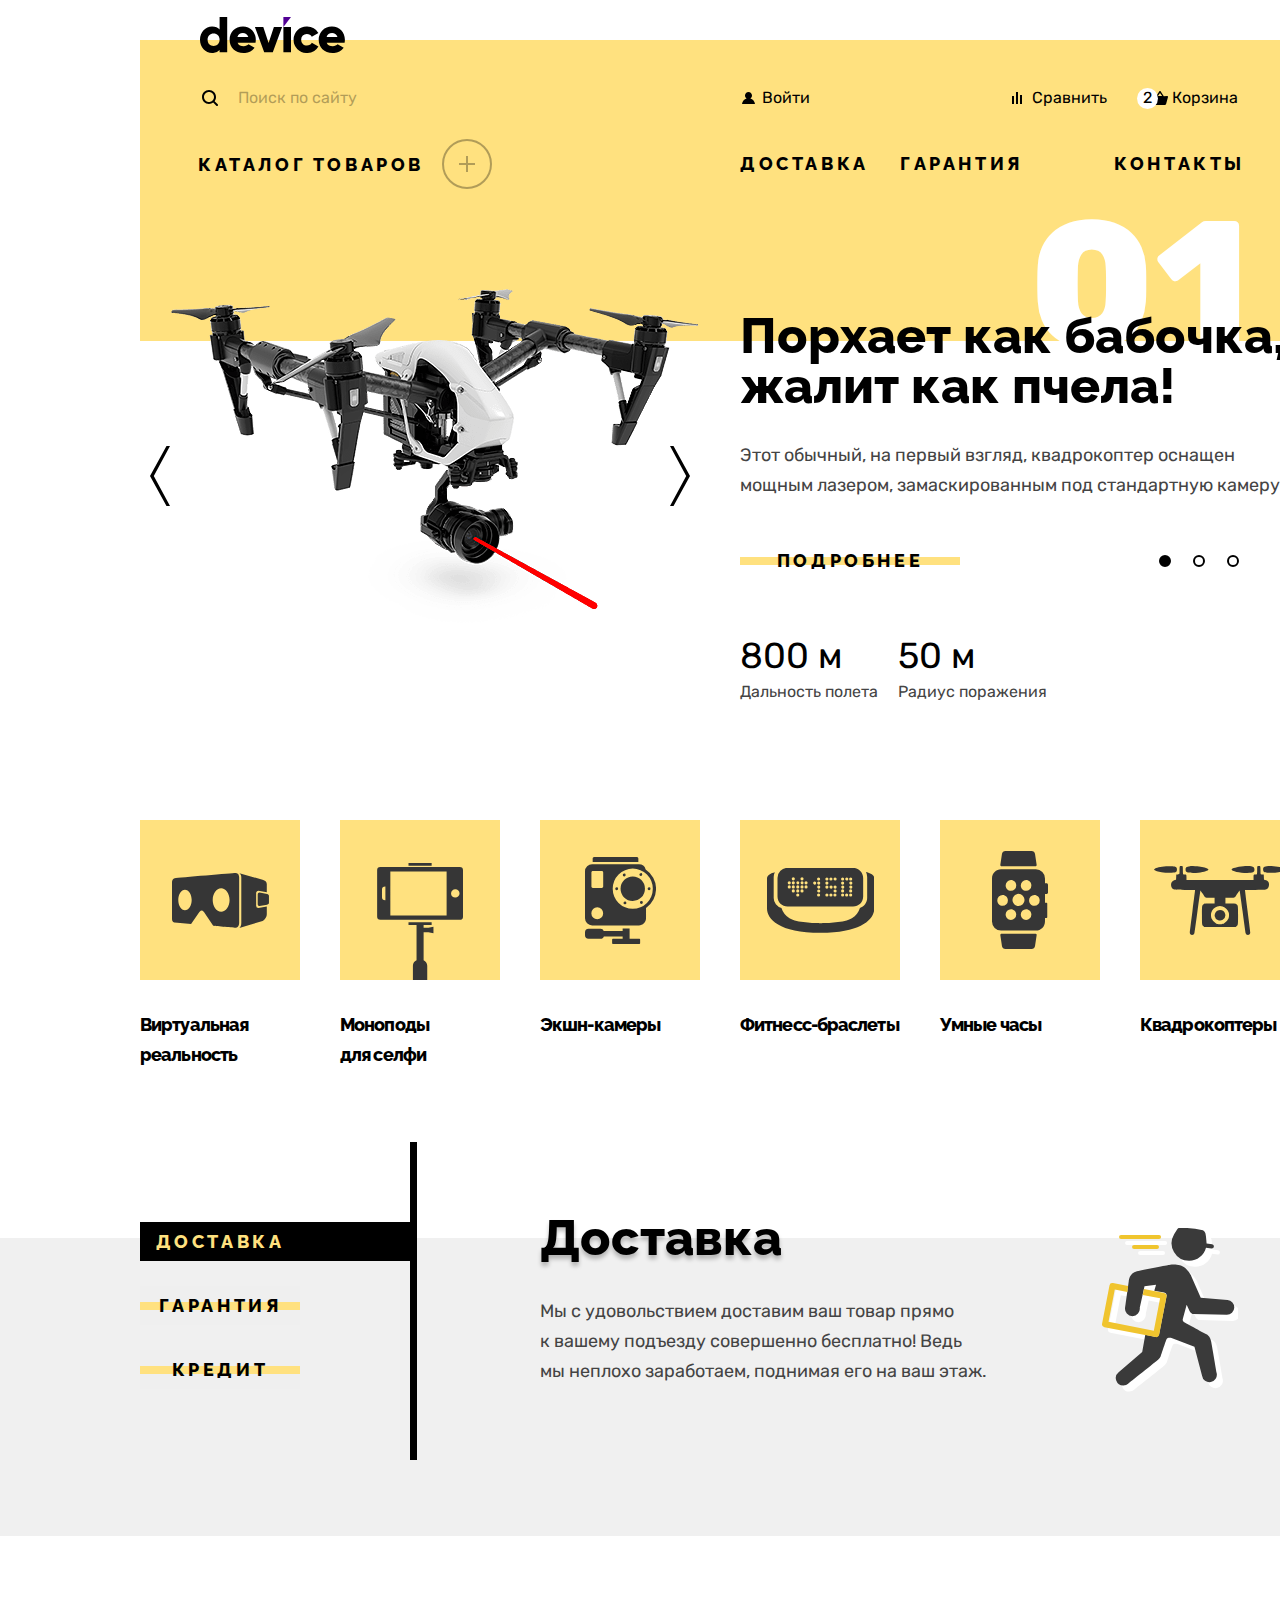
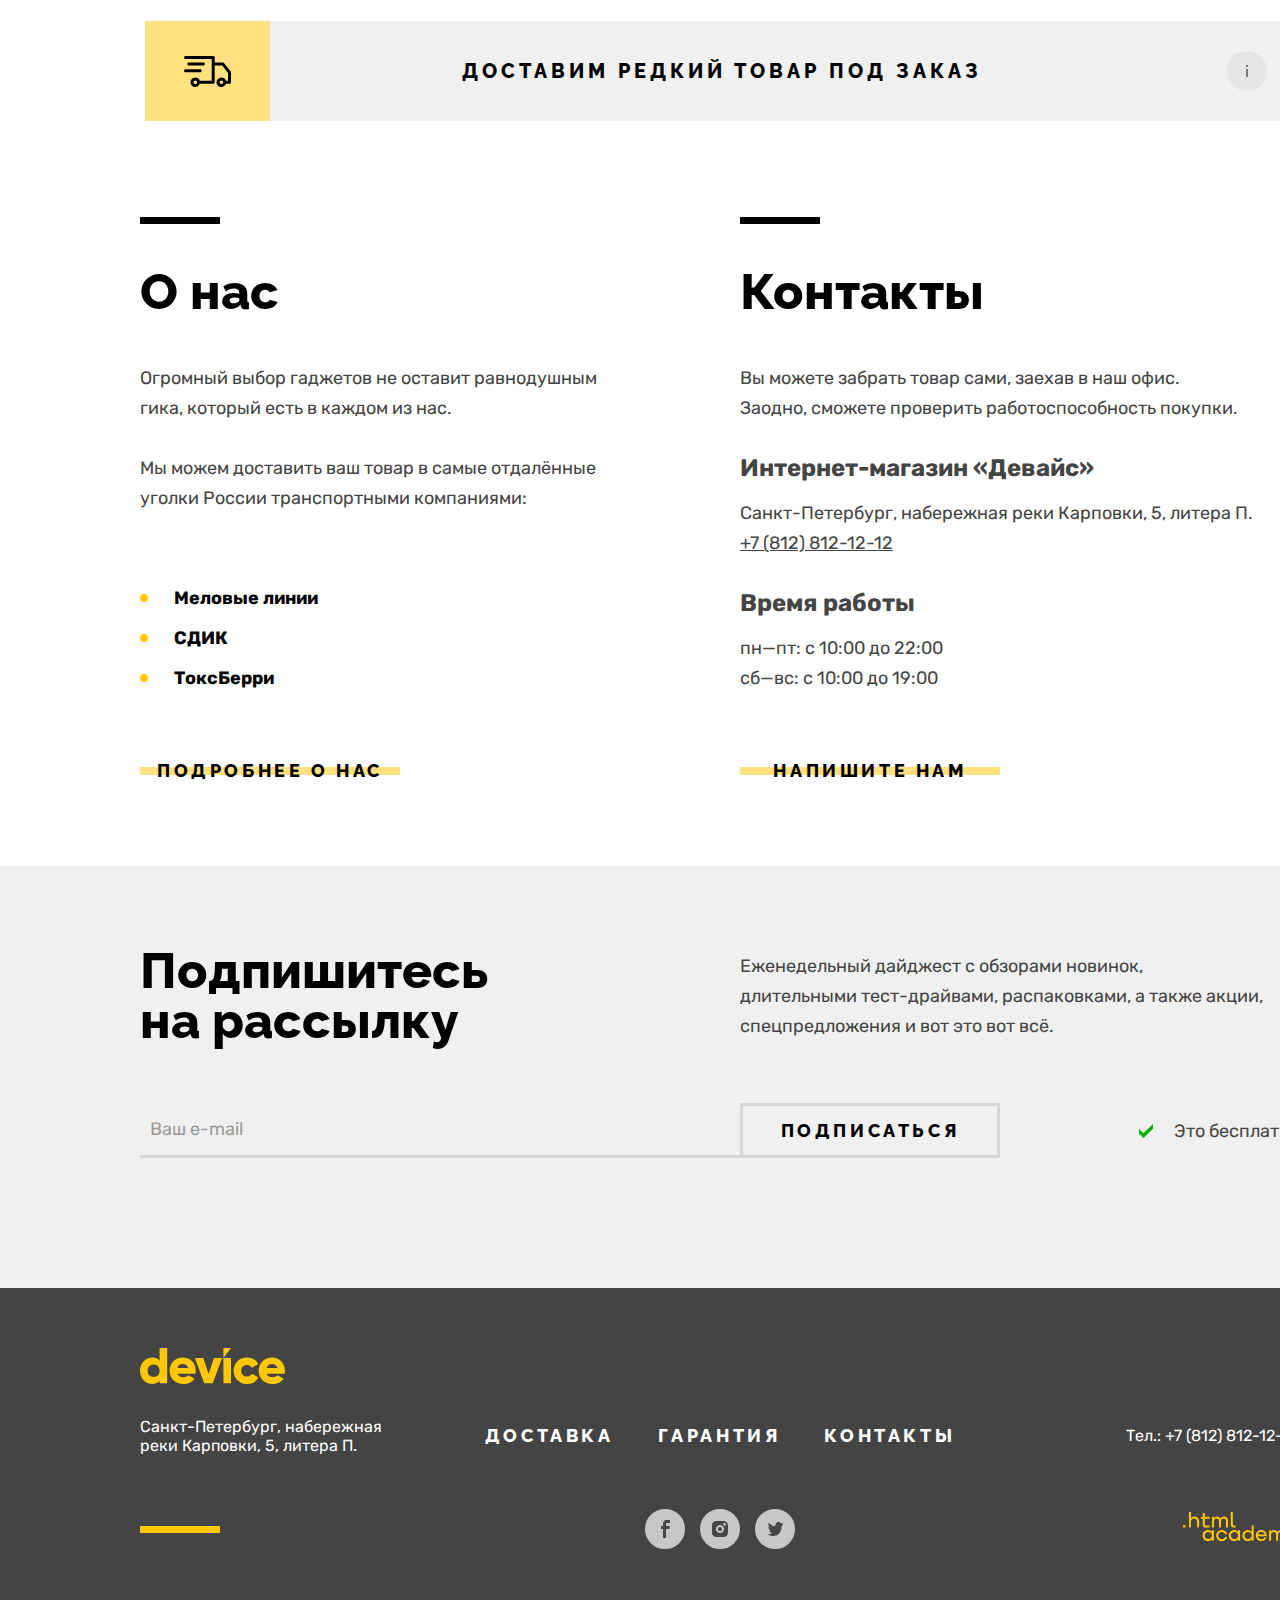
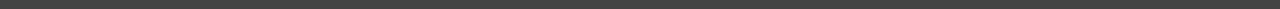
==== commit a58b64f1: "Финал" ====
--- a/index.html
+++ b/index.html
@@ -207,37 +207,64 @@
           <ul class="categories-list">
             <li class="categories-list-item">
               <a class="categories-link" href="#">
-                <div class="category"><span class="category-icon vr"></span></div>
+                <div class="category">
+                  <svg width="97" height="55" viewBox="0 0 97 55" role="img" fill="none" xmlns="http://www.w3.org/2000/svg">
+                    <path d="M84.13 32.64V20c0-1.3 1.05-2.37 2.34-2.37l8.32 1.58v-8.19c0-2.36-1.7-3.43-4.2-4.27L67.4.17c1.62 1.4 1.9 2.04 1.9 4.4v45.21c0 2.36-.46 4.07-1.97 5.21l23.26-7.07c2.4-.83 4.2-4.21 4.2-6.57v-7.91l-8.32 1.57a2.35 2.35 0 0 1-2.34-2.37Z" fill="#363636"/>
+                    <path d="m95.13 20.98-7.6-1.45c-1 0-1.82.83-1.82 1.86v9.86c0 1.03.81 1.86 1.82 1.86l7.6-1.43c1.15-.42 1.82-.83 1.82-1.86v-6.99c0-1.02-.76-1.5-1.82-1.85ZM67.17 4.48c0-5.08-4.23-4.46-4.23-4.46S5.84 4.74 2.84 5.14C-.16 5.55 0 9.54 0 9.54V45.8c0 3.74 2.6 3.75 2.6 3.75l16.48 1.4L27.2 39.3s1.11-1.83 2.5-1.83c1.4 0 2.44 1.86 2.44 1.86l9.06 13.52s18.9 1.91 22.52 1.91c3.63 0 3.44-5.02 3.44-5.02V4.48ZM12.98 37.2c-3.7 0-6.7-4.6-6.7-10.27 0-5.68 3-10.28 6.7-10.28s6.7 4.6 6.7 10.28c0 5.67-3 10.27-6.7 10.27Zm36.16 1.43c-4.66 0-8.44-5.24-8.44-11.7 0-6.47 3.78-11.7 8.44-11.7s8.44 5.23 8.44 11.7c0 6.46-3.78 11.7-8.44 11.7Z" fill="#363636"/>
+                  </svg>
+                </div>
                 Виртуальная реальность
               </a>
             </li>
             <li class="categories-list-item">
               <a class="categories-link" href="#">
-                <div class="category"><span class="category-icon monopod"></span></div>
-                Моноподы для селфи
-              </a>
-            </li>
-            <li class="categories-list-item">
-              <a class="categories-link" href="#">
-                <div class="category"><span class="category-icon camera"></span></div>
+                <div class="category monopod">
+                  <svg width="86" height="117" viewBox="0 0 86 117" role="img" fill="none" xmlns="http://www.w3.org/2000/svg">
+                    <path d="M82.82 4.01H3.33A3.19 3.19 0 0 0 .14 7.2V53.6a3.19 3.19 0 0 0 3.19 3.2h79.5A3.19 3.19 0 0 0 86 53.6V7.2A3.19 3.19 0 0 0 82.82 4ZM8.4 37.24h-.22a3.19 3.19 0 0 1-3.2-3.2v-7.28a3.19 3.19 0 0 1 3.2-3.18h.22v13.66ZM69.62 52.4H13.34v-44h56.28v44Zm8.78-17.86a4.15 4.15 0 1 1 0-8.29 4.15 4.15 0 0 1 0 8.3ZM54.65 0H31.5v2.76h23.15V0ZM46.6 64.86V61.9h8.05v-2.76H31.5v2.76h8.04v35.24a6.07 6.07 0 0 0-3.63 5.56V117h14.33v-14.3c0-2.5-1.5-4.63-3.63-5.56v-28h4.8l5.04 1.22v-6.71l-5.05 1.21h-4.8Z" fill="#363636"/>
+                  </svg>
+                </div>
+                Моноподы<br> для селфи
+              </a>
+            </li>
+            <li class="categories-list-item">
+              <a class="categories-link" href="#">
+                <div class="category">
+                  <svg width="71" height="87" viewBox="0 0 71 87" role="img" fill="none" xmlns="http://www.w3.org/2000/svg">
+                    <path d="M53.35 1.49c0-.74-.58-1.49-1.31-1.49H9.05c-.73 0-1.38.75-1.38 1.49v3.52h45.68V1.5ZM54.2 81.8h-9.6V71.44h-6.95v2.5H18.77a3.49 3.49 0 0 0-3.18-2.15H3.56A3.59 3.59 0 0 0 0 75.31v3.02a3.55 3.55 0 0 0 3.56 3.48h12.03c1.52 0 2.8-.9 3.27-2.33h18.79v2.33h-9.52c-.53 0-1.01.44-1.01.97v3.17c0 .54.48 1.05 1.01 1.05H54.2c.53 0 .93-.51.93-1.05v-3.17c0-.53-.4-.97-.93-.97ZM60.67 12.39a7.04 7.04 0 0 0-6.77-5.05H7.15A7.1 7.1 0 0 0 0 14.36v46.9a7.18 7.18 0 0 0 7.15 7.12h46.74c3.9 0 7.13-3.2 7.13-7.12V50.92a23.3 23.3 0 0 0-.36-38.52ZM12.24 62.15a5.91 5.91 0 1 1 .02-11.82 5.91 5.91 0 0 1-.02 11.82Zm5.96-32.6c0 .78-.64 1.42-1.42 1.42H7.84c-.78 0-1.42-.64-1.42-1.42V15.39c0-.79.64-1.43 1.42-1.43h8.94c.78 0 1.42.64 1.42 1.43v14.16Zm29.56 22.3a20.1 20.1 0 0 1-20.05-20.12 20.1 20.1 0 0 1 20.05-20.12 20.1 20.1 0 0 1 20.06 20.13 20.1 20.1 0 0 1-20.06 20.12Z" fill="#363636"/>
+                    <path d="M47.76 43.96a12.2 12.2 0 0 0 12.19-12.23 12.2 12.2 0 0 0-12.19-12.22 12.2 12.2 0 0 0-12.19 12.22 12.2 12.2 0 0 0 12.2 12.23ZM31.56 33.17a1.44 1.44 0 1 0 0-2.87 1.44 1.44 0 0 0 0 2.87ZM63.96 33.17a1.44 1.44 0 1 0 0-2.87 1.44 1.44 0 0 0 0 2.87ZM39.1 19.43a1.44 1.44 0 1 0 0-2.87 1.44 1.44 0 0 0 0 2.87ZM56.41 46.91a1.43 1.43 0 1 0 0-2.86 1.43 1.43 0 0 0 0 2.86ZM55.7 19a1.44 1.44 0 1 0 0-2.87 1.44 1.44 0 0 0 0 2.87ZM39.83 47.34a1.44 1.44 0 1 0 0-2.87 1.44 1.44 0 0 0 0 2.87Z" fill="#363636"/>
+                  </svg>
+                </div>
                 Экшн-камеры
               </a>
             </li>
             <li class="categories-list-item">
               <a class="categories-link" href="#">
-                <div class="category"><span class="category-icon fitness"></span></div>
+                <div class="category">
+                  <svg width="107" height="65" viewBox="0 0 107 65" role="img" fill="none" xmlns="http://www.w3.org/2000/svg">
+                    <path d="M98.97 4.07a10.4 10.4 0 0 1 1.2 4.82V30c0 4.62-3.09 8.53-7.24 9.9-1.33 4-3.78 7.86-8.05 10.44-8.68 5.23-31.12 4.83-31.2 4.83-.08 0-22.51.4-31.19-4.83a18.73 18.73 0 0 1-8.04-10.28 10.5 10.5 0 0 1-7.76-10.06V8.9c0-1.69.43-3.28 1.14-4.69C4.17 5.1 0 6.92 0 10.43v29.99c0 10.25 11.84 24.43 53.66 24.43 41.82 0 53.65-14.18 53.65-24.43V10.43c0-3.68-4.57-5.49-8.34-6.36Z" fill="#363636"/>
+                    <path d="M20.56 38.46h65.52c5.57 0 10.08-4.51 10.08-10.08V9.93c0-5.56-4.51-10.07-10.08-10.07H20.56A10.08 10.08 0 0 0 10.5 9.93v18.45c0 5.57 4.5 10.08 10.07 10.08Zm63.13-29a1.57 1.57 0 1 1 0 3.15 1.57 1.57 0 0 1 0-3.14Zm0 4.05a1.57 1.57 0 1 1 0 3.13 1.57 1.57 0 0 1 0-3.13Zm0 4.04a1.57 1.57 0 1 1 0 3.13 1.57 1.57 0 0 1 0-3.13Zm0 3.82a1.57 1.57 0 1 1 0 3.14 1.57 1.57 0 0 1 0-3.14Zm0 4.04a1.57 1.57 0 1 1 0 3.14 1.57 1.57 0 0 1 0-3.14ZM79.66 9.47a1.57 1.57 0 1 1 0 3.13 1.57 1.57 0 0 1 0-3.13Zm0 15.94a1.57 1.57 0 1 1 0 3.14 1.57 1.57 0 0 1 0-3.14ZM75.62 9.47a1.57 1.57 0 1 1 0 3.14 1.57 1.57 0 0 1 0-3.14Zm0 4.04a1.57 1.57 0 1 1 0 3.14 1.57 1.57 0 0 1 0-3.14Zm0 4.04a1.57 1.57 0 1 1 0 3.13 1.57 1.57 0 0 1 0-3.13Zm0 3.82a1.57 1.57 0 1 1 0 3.14 1.57 1.57 0 0 1 0-3.14Zm0 4.04a1.57 1.57 0 1 1 0 3.14 1.57 1.57 0 0 1 0-3.14ZM67.96 9.47a1.57 1.57 0 1 1 0 3.13 1.57 1.57 0 0 1 0-3.13Zm0 8.08a1.57 1.57 0 1 1 0 3.13 1.57 1.57 0 0 1 0-3.13Zm0 3.88a1.57 1.57 0 1 1 0 3.13 1.57 1.57 0 0 1 0-3.13Zm0 3.98a1.57 1.57 0 1 1 0 3.14 1.57 1.57 0 0 1 0-3.14ZM63.94 9.47a1.57 1.57 0 1 1 0 3.14 1.57 1.57 0 0 1 0-3.14Zm0 8.08a1.57 1.57 0 1 1 0 3.13 1.57 1.57 0 0 1 0-3.13Zm0 7.86a1.57 1.57 0 1 1 0 3.14 1.57 1.57 0 0 1 0-3.14ZM59.89 9.47a1.57 1.57 0 1 1 0 3.14 1.57 1.57 0 0 1 0-3.14Zm0 4.04a1.57 1.57 0 1 1 0 3.14 1.57 1.57 0 0 1 0-3.14Zm0 4.04a1.57 1.57 0 1 1 0 3.14 1.57 1.57 0 0 1 0-3.14Zm0 7.86a1.57 1.57 0 1 1 0 3.14 1.57 1.57 0 0 1 0-3.14Zm-8.3-15.94a1.57 1.57 0 1 1 0 3.14 1.57 1.57 0 0 1 0-3.14Zm0 4.04a1.57 1.57 0 1 1 0 3.13 1.57 1.57 0 0 1 0-3.13Zm0 4.04a1.57 1.57 0 1 1 0 3.13 1.57 1.57 0 0 1 0-3.13Zm0 3.88a1.57 1.57 0 1 1 .01 3.13 1.57 1.57 0 0 1 0-3.13Zm0 3.98a1.57 1.57 0 1 1 0 3.14 1.57 1.57 0 0 1 0-3.14Zm-4.03-11.9a1.57 1.57 0 1 1 0 3.13 1.57 1.57 0 0 1 0-3.13Zm-8.5-.21a1.57 1.57 0 1 1 0 3.14 1.57 1.57 0 0 1 0-3.15Zm0 4.03a1.57 1.57 0 1 1 0 3.14 1.57 1.57 0 0 1 0-3.14Zm-4.04-8.08a1.57 1.57 0 1 1 0 3.14 1.57 1.57 0 0 1 0-3.14Zm0 4.04a1.57 1.57 0 1 1 0 3.14 1.57 1.57 0 0 1 0-3.13Zm0 4.04a1.57 1.57 0 1 1 0 3.14 1.57 1.57 0 0 1 0-3.14Zm0 4.04a1.57 1.57 0 1 1 0 3.14 1.57 1.57 0 0 1 0-3.14Zm-4.26-8.08a1.57 1.57 0 1 1 0 3.14 1.57 1.57 0 0 1 0-3.13Zm0 4.04a1.57 1.57 0 1 1 0 3.14 1.57 1.57 0 0 1 0-3.14Zm0 4.04a1.57 1.57 0 1 1 0 3.14 1.57 1.57 0 0 1 0-3.14Zm0 4.04a1.57 1.57 0 1 1 0 3.14 1.57 1.57 0 0 1 0-3.14ZM26.3 9.25a1.57 1.57 0 1 1 0 3.15 1.57 1.57 0 0 1 0-3.15Zm0 4.04a1.57 1.57 0 1 1 0 3.15 1.57 1.57 0 0 1 0-3.15Zm0 4.04a1.57 1.57 0 1 1 0 3.14 1.57 1.57 0 0 1 0-3.14Zm0 4.04a1.57 1.57 0 1 1 0 3.15 1.57 1.57 0 0 1 0-3.15Zm-4.04-8.08a1.57 1.57 0 1 1 0 3.15 1.57 1.57 0 0 1 0-3.15Zm0 4.04a1.57 1.57 0 1 1 0 3.14 1.57 1.57 0 0 1 0-3.14Z" fill="#363636"/>
+                  </svg>
+                </div>
                 Фитнесс-браслеты
               </a>
             </li>
             <li class="categories-list-item">
               <a class="categories-link" href="#">
-                <div class="category"><span class="category-icon smart-watch"></span></div>
+                <div class="category">
+                  <svg width="56" height="98" viewBox="0 0 56 98" role="img" fill="none" xmlns="http://www.w3.org/2000/svg">
+                    <path d="M54.5 32.2h-1.52v-4.64a9.16 9.16 0 0 0-9.08-9.19H9.08c-5 0-9.08 4.13-9.08 9.19v42.86a9.16 9.16 0 0 0 9.08 9.19H43.9c5 0 9.08-4.13 9.08-9.19v-3.41h1.52c.41 0 .75-.34.75-.76V52.47a.76.76 0 0 0-.76-.77h-1.51v-8.79h1.52c.83 0 1.5-.68 1.5-1.53v-7.65c0-.84-.67-1.53-1.5-1.53Zm-20.42-3.11c2.93 0 5.3 2.4 5.3 5.36a5.33 5.33 0 0 1-5.3 5.35c-2.92 0-5.3-2.4-5.3-5.35a5.33 5.33 0 0 1 5.3-5.36Zm-15.13 0c2.92 0 5.3 2.4 5.3 5.36a5.33 5.33 0 0 1-5.3 5.35c-2.93 0-5.3-2.4-5.3-5.35a5.33 5.33 0 0 1 5.3-5.36ZM5.3 49.39a5.33 5.33 0 0 1 5.3-5.35c2.92 0 5.3 2.4 5.3 5.36a5.33 5.33 0 0 1-5.3 5.36c-2.93 0-5.3-2.4-5.3-5.36Zm13.64 19.5c-2.92 0-5.3-2.4-5.3-5.35a5.33 5.33 0 0 1 5.3-5.36c2.93 0 5.3 2.4 5.3 5.36a5.33 5.33 0 0 1-5.3 5.35Zm1.5-19.9a6.09 6.09 0 0 1 6.05-6.12 6.09 6.09 0 0 1 6.06 6.12 6.09 6.09 0 0 1-6.06 6.13 6.1 6.1 0 0 1-6.05-6.13Zm13.64 19.9c-2.92 0-5.3-2.4-5.3-5.35a5.33 5.33 0 0 1 5.3-5.36c2.93 0 5.3 2.4 5.3 5.36a5.33 5.33 0 0 1-5.3 5.35Zm8.3-14.13c-2.92 0-5.3-2.4-5.3-5.36a5.33 5.33 0 0 1 5.3-5.36c2.93 0 5.3 2.4 5.3 5.36a5.33 5.33 0 0 1-5.3 5.36ZM9.65 15.31h33.68c.85 0 1.44-.68 1.3-1.51l-1.6-10.77A3.68 3.68 0 0 0 39.5 0H13.47a3.68 3.68 0 0 0-3.51 3.03L8.34 13.8c-.12.83.46 1.51 1.3 1.51ZM43.33 82.67H9.65c-.85 0-1.43.68-1.3 1.52l1.6 10.76a3.68 3.68 0 0 0 3.52 3.03h26.04a3.68 3.68 0 0 0 3.51-3.02l1.62-10.77a1.28 1.28 0 0 0-1.3-1.52Z" fill="#363636"/>
+                  </svg>
+                </div>
                 Умные часы
               </a>
             </li>
             <li class="categories-list-item">
               <a class="categories-link" href="#">
-                <div class="category"><span class="category-icon quadcopter"></span></div>
+                <div class="category">
+                  <svg width="132" height="69" viewBox="0 0 132 69" role="img" fill="none" xmlns="http://www.w3.org/2000/svg">
+                    <path d="M12.05.26C6.51.75 1.84 1.86.58 2.93c-.73.62-.73.62-.24 1.16C1 4.8 4.06 5.73 7.6 6.32c4 .67 12.51.7 13.72.05 1.22-.66 1.63-1.41 1.63-2.98 0-1.62-.62-2.41-2.22-2.85C19.27.15 14.94 0 12.05.26ZM25.77.49c-.13.28-.25 2.1-.25 4.11 0 4.06.15 3.78-2.2 3.93l-1.03.08-.25 5.09-1.2.28c-2.57.67-3.99 2.6-3.78 5.3.13 1.92 1.03 3.34 2.58 4.08 1.1.52 1.47.54 11.24.54 5.55 0 10.14.08 10.19.18.05.13-1.1 9.4-2.58 20.64-1.44 11.23-2.68 21-2.7 21.67C35.72 68 36.6 69 38.12 69c1.24 0 2.01-.64 2.32-1.9.13-.52 1.5-10.34 3.02-21.83a727.78 727.78 0 0 1 2.94-20.86c.1 0 1.08 1.4 2.2 3.13 2.93 4.63 2.4 4.32 7.63 4.32h4.36v5.63l-5.14.08c-4.72.07-5.2.12-5.88.61-1.57 1.16-1.62 1.42-1.62 10.98 0 9.53.02 9.79 1.52 11.05l.85.7H81.7l.85-.7c1.5-1.26 1.52-1.52 1.52-11.05 0-9.56-.05-9.82-1.63-10.98-.67-.49-1.16-.54-5.88-.61l-5.13-.08v-5.63h4.36c5.23 0 4.7.3 7.63-4.32a25.53 25.53 0 0 1 2.2-3.13c.07 0 1.42 9.4 2.94 20.86 1.52 11.5 2.89 21.31 3.01 21.83.31 1.26 1.09 1.9 2.33 1.9 1.52 0 2.4-1 2.34-2.62-.02-.67-1.26-10.44-2.7-21.67a902.33 902.33 0 0 1-2.58-20.64c.05-.1 4.64-.18 10.19-.18 9.77 0 10.13-.02 11.24-.54 1.55-.74 2.45-2.16 2.58-4.08a4.75 4.75 0 0 0-3.8-5.3L110 13.7l-.26-5.09-1.03-.08c-2.34-.15-2.2.13-2.2-3.93 0-2-.12-3.83-.25-4.11-.2-.36-.54-.49-1.37-.49-.61 0-1.23.13-1.42.3-.2.21-.3 1.47-.3 3.94 0 2.47-.1 3.73-.31 3.93-.18.18-.9.31-1.65.31-1.63 0-1.66.05-1.66 3.11v2.29H32.48v-2.29c0-3.06-.02-3.1-1.65-3.1-.75 0-1.47-.14-1.65-.32-.2-.2-.31-1.46-.31-3.93s-.1-3.73-.3-3.93C28.37.13 27.75 0 27.13 0c-.82 0-1.16.13-1.37.49ZM68.62 40.6c2.89.9 5.39 3.4 6.16 6.17.44 1.54.31 4.21-.28 5.78a10.23 10.23 0 0 1-4.57 4.94c-1.29.64-1.75.71-3.92.71-2.16 0-2.63-.07-3.92-.71a10.22 10.22 0 0 1-4.56-4.94c-.6-1.57-.73-4.24-.29-5.78a9.58 9.58 0 0 1 6.06-6.17 7.56 7.56 0 0 1 5.32 0Z" fill="#363636"/><path d="M63.8 44.44c-2.04.92-3.51 3.65-3.07 5.73a5.43 5.43 0 0 0 8 3.7 5.3 5.3 0 0 0 2.44-5.78 5.38 5.38 0 0 0-5.16-4.14c-.64 0-1.62.23-2.22.49ZM36.1.15c-3.93.67-4.52 1.14-4.52 3.45 0 1.82.46 2.41 2.27 2.95 1.55.47 7.17.52 10.5.13 6.86-.82 11.32-2.54 9.7-3.75-1.27-.9-4.9-1.88-9.06-2.39-2.47-.3-8-.54-8.9-.39ZM89.48.26c-6.31.59-11.86 2.08-11.86 3.18 0 1.73 7.84 3.47 15.63 3.5 5.8 0 7.2-.64 7.2-3.34 0-1.83-.62-2.62-2.38-3.09C96.42.11 92.4 0 89.48.26ZM112.78.28c-1.78.23-3.02.77-3.43 1.5-.4.76-.31 2.9.15 3.57.93 1.3 1.65 1.46 7.07 1.46 3.66 0 5.8-.13 7.87-.49 3.53-.59 6.6-1.51 7.24-2.23.5-.54.5-.54-.23-1.16-1.34-1.13-5.96-2.18-11.92-2.67-3.48-.29-4.48-.29-6.75.02Z" fill="#363636"/>
+                  </svg>
+                </div>
                 Квадрокоптеры
               </a>
             </li>
@@ -260,7 +287,7 @@
           <div class="services-items">
             <div class="services-item services-delivery">
               <h2 class="section-title services-title">Доставка</h2>
-              <p class="services-content">Мы с удовольствием доставим ваш товар прямо к вашему подъезду совершенно бесплатно! Ведь мы неплохо заработаем, поднимая его на ваш этаж.</p>
+              <p class="services-content">Мы с удовольствием доставим ваш товар прямо<br> к вашему подъезду совершенно бесплатно! Ведь<br> мы неплохо заработаем, поднимая его на ваш этаж.</p>
             </div>
             <div class="services-item services-varranty visually-hidden">
               <h2 class="section-title services-title">Гарантия</h2>
@@ -286,8 +313,8 @@
           <h2 class="visually-hidden">О компании</h2>
           <div class="about-company-item">
             <h3 class="section-title about-company-title">О нас</h3>
-            <p class="about-company-content">Огромный выбор гаджетов не оставит равнодушным гика, который есть в каждом из нас.</p>
-            <p class="about-company-content">Мы можем доставить ваш товар в самые отдалённые уголки России транспортными компаниями:</p>
+            <p class="about-company-content">Огромный выбор гаджетов не оставит равнодушным<br>гика, который есть в каждом из нас.</p>
+            <p class="about-company-content">Мы можем доставить ваш товар в самые отдалённые<br> уголки России транспортными компаниями:</p>
             <ul class="carriers-list">
               <li class="carrier">Меловые линии</li>
               <li class="carrier">СДИК</li>
@@ -297,7 +324,7 @@
           </div>
           <div class="about-company-item">
             <h3 class="section-title about-company-title">Контакты</h3>
-            <p class="about-company-content">Вы можете забрать товар сами, заехав в наш офис. Заодно, сможете проверить работоспособность покупки.</p>
+            <p class="about-company-content">Вы можете забрать товар сами, заехав в наш офис.<br>Заодно, сможете проверить работоспособность покупки.</p>
             <h4 class="about-company-subtitle">Интернет-магазин «Девайс»</h4>
             <address class="about-company-contacts">
               <p class="address">Санкт-Петербург, набережная реки Карповки, 5, литера П.</p>
--- a/styles/styles.css
+++ b/styles/styles.css
@@ -28,6 +28,12 @@
   font-weight: 800;
   src: url("../fonts/rubik/rubik-800.woff2") format("woff2");
   font-display: swap;
+}
+
+*,
+*::before,
+*::after {
+  box-sizing: border-box;
 }
 
 html {
@@ -173,7 +179,6 @@
 
 .search-input {
   margin-left: -16px;
-  box-sizing: border-box;
   width: 516px;
   padding: 8px 0;
   background: none;
@@ -183,11 +188,8 @@
   background-image: url("../img/icons/search-icon.svg");
   background-repeat: no-repeat;
   background-position: 16px center;
-  font-family: "Rubik", "Helvetica", sans-serif;
-  font-style: normal;
-  font-weight: 400;
+  font-family: inherit;
   font-size: 16px;
-  line-height: 19px;
 }
 
 .search-button {
@@ -200,21 +202,12 @@
   margin: 0;
   background: none;
   border: 2px solid #af4fff;
-  box-sizing: border-box;
   border-radius: 0 20px 20px 0;
-  font-family: "Rubik", "Helvetica", sans-serif;
-  font-style: normal;
-  font-weight: 400;
+  font-family: inherit;
   font-size: 16px;
-  line-height: 19px;
 }
 
 .search-input::placeholder {
-  font-family: "Rubik", "Helvetica", sans-serif;
-  font-style: normal;
-  font-weight: 400;
-  font-size: 16px;
-  line-height: 19px;
   color: #000000;
   opacity: 0.3;
 }
@@ -286,7 +279,6 @@
   background-repeat: no-repeat;
   background-position: 20px center;
   border: 2px solid transparent;
-  box-sizing: border-box;
   border-radius: 20px;
   text-decoration: none;
   color: #000000;
@@ -385,7 +377,7 @@
 
 .basket-item {
   display: flex;
-  width: 280px;
+  width: 320px;
   padding: 20px;
 }
 
@@ -484,7 +476,6 @@
   padding: 15px 0;
   background-color: #ffffff;
   font-family: "Raleway", "Helvetica", sans-serif;
-  font-style: normal;
   font-weight: 800;
   font-size: 18px;
   line-height: 21px;
@@ -581,7 +572,6 @@
   position: relative;
   padding: 14px 20px 15px 20px;
   border: 2px solid transparent;
-  box-sizing: border-box;
   border-radius: 25px;
 }
 
@@ -647,7 +637,6 @@
   padding: 14.5px 16px;
   margin-right: 0;
   border: 2px solid transparent;
-  box-sizing: border-box;
   border-radius: 25px;
 }
 
@@ -657,7 +646,6 @@
   padding: 0;
   border-radius: 50%;
   border: 2px solid #000000;
-  box-sizing: border-box;
   background-image: url("../img/icons/plus-icon.svg");
   background-repeat: no-repeat;
   background-position: center;
@@ -669,13 +657,11 @@
   position: absolute;
   width: 1160px;
   padding: 20px 0 58px 45px;
-  box-sizing: border-box;
   background-color: #ffe17f;
   z-index: 1;
   left: -60px;
   top: 80px;
   font-family: "Rubik", "Helvetica", sans-serif;
-  font-style: normal;
   font-weight: 400;
   font-size: 16px;
   line-height: 18px;
@@ -805,7 +791,6 @@
 .slide-button:focus {
   outline: none;
   border: 2px solid #af4fff;
-  box-sizing: border-box;
   border-radius: 6px;
 }
 
@@ -837,7 +822,6 @@
   margin: 80px 50px 10px 0;
   font-weight: 800;
   font-size: 180px;
-  line-height: 30px;
   text-align: right;
   color: #ffffff;
 }
@@ -888,7 +872,6 @@
 .pagination-button {
   cursor: pointer;
   display: block;
-  box-sizing: border-box;
   width: 12px;
   height: 12px;
   border: 2px solid #000000;
@@ -934,28 +917,26 @@
 
 .categories-link {
   font-family: "Raleway", "Helvetica", sans-serif;
-  font-weight: 800;
-  font-size: 18px;
-  line-height: 24px;
-  letter-spacing: -0.02em;
+  letter-spacing: -0.05em;
   text-decoration: none;
   color: #000000;
 }
 
 .category {
+  display: flex;
   width: 160px;
   height: 160px;
   margin-bottom: 30px;
-  box-sizing: border-box;
   background-color: #ffe17f;
 }
 
-.category-icon {
-  display: block;
-  width: 100%;
-  height: 100%;
-  background-repeat: no-repeat;
-  background-position: center;
+.category svg {
+  margin: auto;
+}
+
+.category.monopod svg {
+  align-self: end;
+  margin: 0 auto;
 }
 
 .categories-link:hover .category,
@@ -982,33 +963,8 @@
   border: none;
 }
 
-.categories-link:active .category-icon {
-  opacity: 0.3;
-}
-
-.vr {
-  background-image: url("../img/categories-img/category-vr.svg");
-}
-
-.monopod {
-  background-image: url("../img/categories-img/category-monopod.svg");
-  background-position: bottom;
-}
-
-.camera {
-  background-image: url("../img/categories-img/category-camera.svg");
-}
-
-.fitness {
-  background-image: url("../img/categories-img/category-fitness.svg");
-}
-
-.smart-watch {
-  background-image: url("../img/categories-img/category-smart-watch.svg");
-}
-
-.quadcopter {
-  background-image: url("../img/categories-img/category-quadcopter.svg");
+.categories-link:active .category svg {
+  opacity: 0.3;
 }
 
 .services,
@@ -1130,7 +1086,7 @@
   display: flex;
   justify-content: space-between;
   align-items: center;
-  height: 100px;
+  height: 110px;
   font-family: "Raleway", "Helvetica", sans-serif;
   font-weight: 800;
   font-size: 20px;
@@ -1157,6 +1113,11 @@
   display: flex;
   justify-content: space-between;
   align-items: center;
+}
+
+.delivery-text {
+  margin-left: -53px;
+  letter-spacing: 4px;
 }
 
 .delivery-i {
@@ -1209,7 +1170,7 @@
 }
 
 .order-container {
-  width: 760px;
+  width: 920px;
   margin: auto;
   background-color: #ffffff;
   border: 10px solid #000000;
@@ -1256,7 +1217,6 @@
 }
 
 .delivery-form {
-  box-sizing: border-box;
   padding: 0;
   margin: 0;
   display: grid;
@@ -1307,9 +1267,7 @@
   height: 160px;
   right: -37px;
   top: 40px;
-  box-sizing: border-box;
   font-family: "Rubik", "Helvetica", sans-serif;
-  font-style: normal;
   font-weight: normal;
   font-size: 16px;
   line-height: 20px;
@@ -1339,14 +1297,12 @@
 }
 
 .delivery-form input {
-  box-sizing: border-box;
   height: 60px;
   padding: 20px;
   margin: 0;
   border: none;
   background-color: #f0f0f0;
   font-family: "Rubik", "Helvetica", sans-serif;
-  font-style: normal;
   font-weight: 400;
   font-size: 16px;
   line-height: 20px;
@@ -1416,7 +1372,6 @@
 
 .amount-group input {
   width: 100%;
-  box-sizing: border-box;
   padding: 5px;
   text-align: center;
 }
@@ -1612,16 +1567,13 @@
 .subscribe-input {
   width: 600px;
   height: 55px;
-  box-sizing: border-box;
   padding: 0;
   padding-left: 10px;
   margin: 0;
   background: none;
   border: none;
   border-bottom: 3px solid rgba(0, 0, 0, 0.1);
-  font-family: "Rubik", "Helvetica", sans-serif;
-  font-style: normal;
-  font-weight: normal;
+  font-family: inherit;
   font-size: 18px;
   line-height: 30px;
   color: #444444;
@@ -1629,7 +1581,6 @@
 
 .subscribe-input::placeholder {
   font-family: "Rubik", "Helvetica", sans-serif;
-  font-style: normal;
   font-weight: 400;
   font-size: 18px;
   line-height: 30px;
@@ -1665,7 +1616,6 @@
 .subscribe-button {
   width: 260px;
   min-height: 55px;
-  box-sizing: border-box;
   padding: 0;
   margin: 0;
   background: none;
@@ -1735,7 +1685,6 @@
   padding: 3px 15px 5px;
   margin-right: -15px;
   border: 2px solid transparent;
-  box-sizing: border-box;
   border-radius: 25px;
   text-decoration: none;
 }
@@ -1774,7 +1723,6 @@
   padding: 14px 20px 15px 20px;
   display: block;
   border: 2px solid transparent;
-  box-sizing: border-box;
   border-radius: 25px;
   text-decoration: none;
 }
@@ -1845,8 +1793,8 @@
 
 .social-link {
   display: block;
-  width: 40px;
-  height: 40px;
+  width: 50px;
+  height: 50px;
   border-radius: 50%;
   border: 5px solid #444444;
   background-color: rgba(255, 255, 255, 0.7);
@@ -1887,7 +1835,6 @@
   padding: 10px;
   margin-right: -10px;
   border: 2px solid transparent;
-  box-sizing: border-box;
   border-radius: 10px;
 }
 
@@ -2016,7 +1963,7 @@
 }
 
 .catalog-filter {
-  width: 200px;
+  width: 330px;
   padding: 70px 70px 0 60px;
   margin-left: auto;
 }
@@ -2076,7 +2023,6 @@
   height: 18px;
   border: 2px solid #000000;
   border-radius: 50%;
-  box-sizing: border-box;
   background: #ebebeb;
   cursor: pointer;
 }
@@ -2167,7 +2113,6 @@
   width: 20px;
   height: 20px;
   border: 2px solid #000000;
-  box-sizing: border-box;
   border-radius: 3px;
   background-repeat: no-repeat;
   background-position: center;
@@ -2270,10 +2215,9 @@
   max-width: 300px;
   font-family: inherit;
   font-size: 16px;
-  line-height: 19px;
   border: none;
   background-color: #ebebeb;
-  margin-right: 338px;
+  margin-right: 333px;
 }
 
 .sorting-direction {
@@ -2331,7 +2275,6 @@
   margin: 0;
   margin-left: 5px;
   padding: 0;
-  font-weight: bold;
   font-size: 18px;
   line-height: 24px;
   letter-spacing: -0.02em;
@@ -2350,7 +2293,6 @@
 .card-image {
   object-fit: cover;
   border: 5px solid transparent;
-  box-sizing: border-box;
 }
 
 .card-image,
@@ -2448,7 +2390,7 @@
   flex-wrap: wrap;
   padding: 0;
   margin: 0;
-  margin-bottom: 70px;
+  margin-bottom: 75px;
   background-color: #ebebeb;
   list-style-type: none;
 }
@@ -2459,6 +2401,7 @@
   flex-wrap: wrap;
   list-style-type: none;
   margin: 0;
+  margin-left: 71px;
   padding: 0;
 }
 
@@ -2467,7 +2410,6 @@
   max-width: 150px;
   color: #444444;
   border: 5px solid transparent;
-  box-sizing: border-box;
   text-decoration: none;
 }
 
@@ -2476,13 +2418,13 @@
 }
 
 .pagination-group .pagination-link {
-  padding: 15px;
+  padding: 8px;
 }
 
 .pagination-prev,
 .pagination-next {
   display: block;
-  padding: 25px;
+  padding: 22px;
   color: #000000;
   opacity: 1;
   background-color: #f0f0f0;
